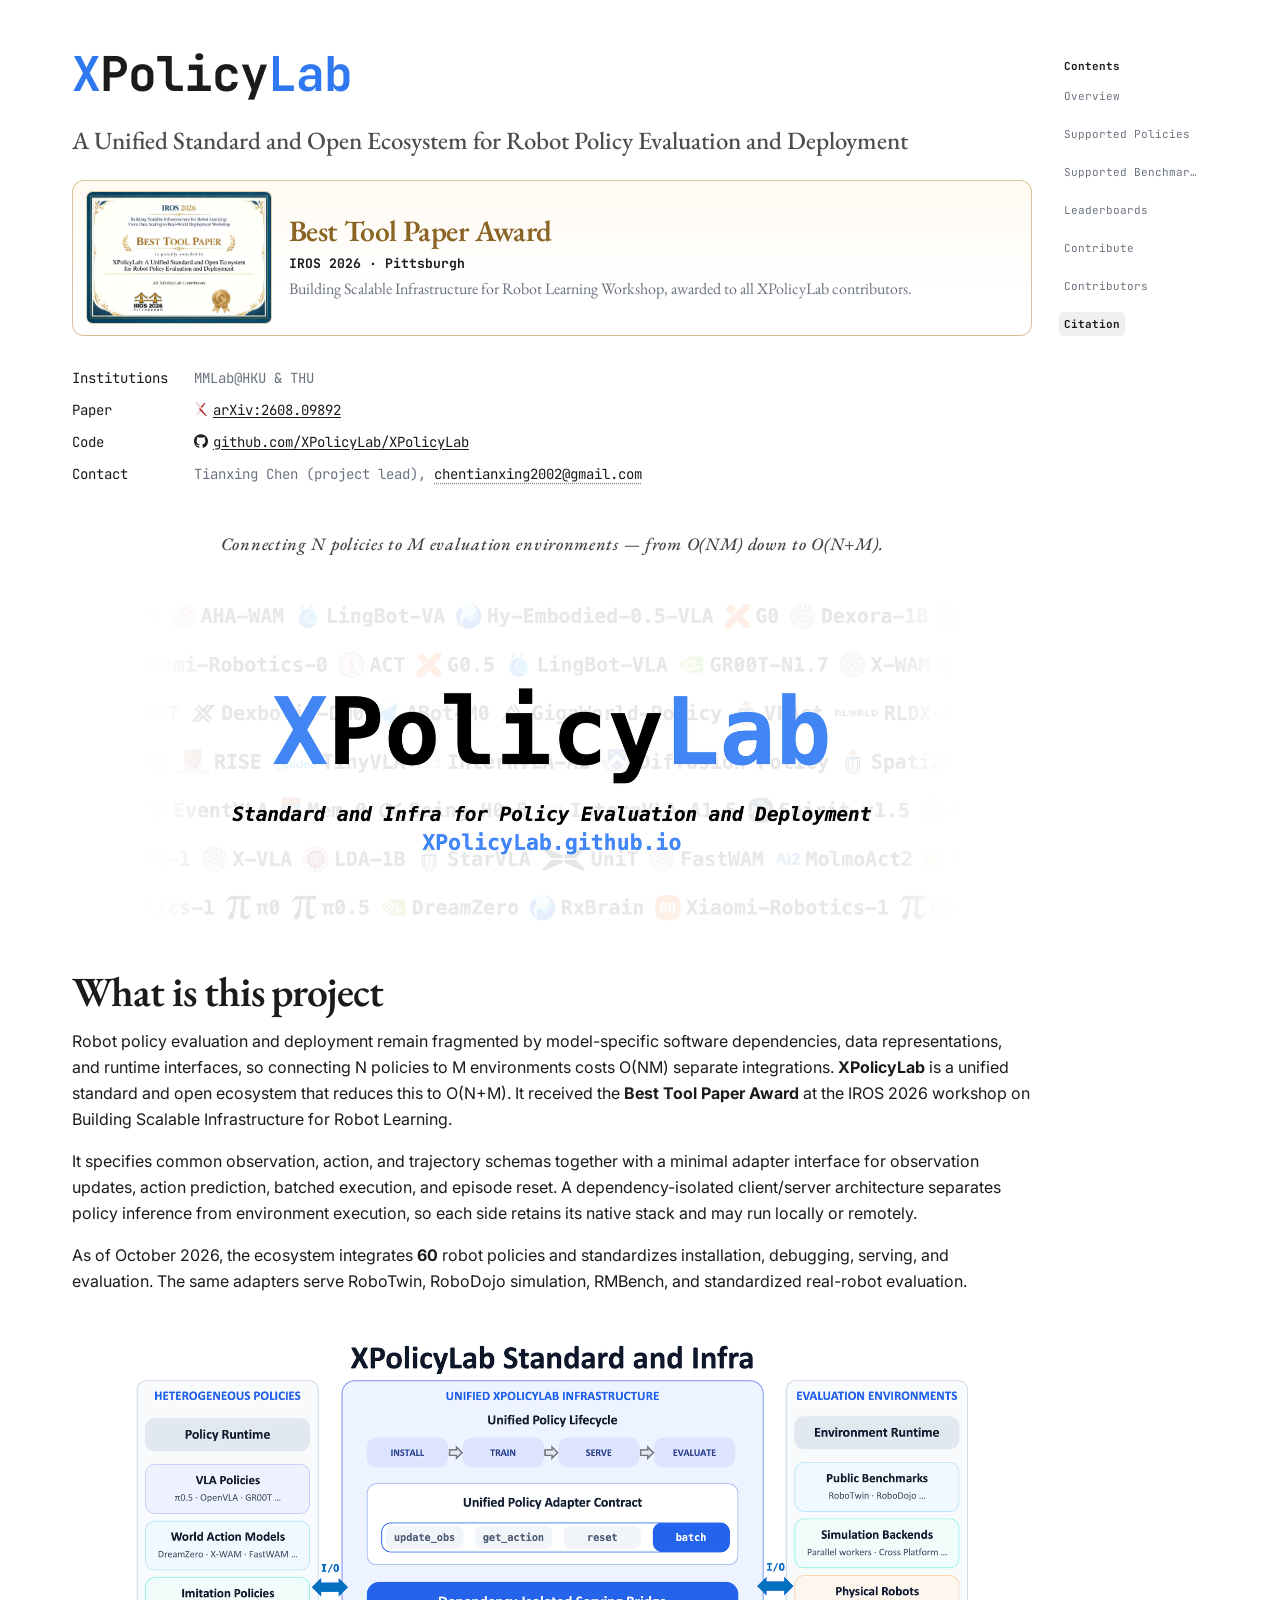
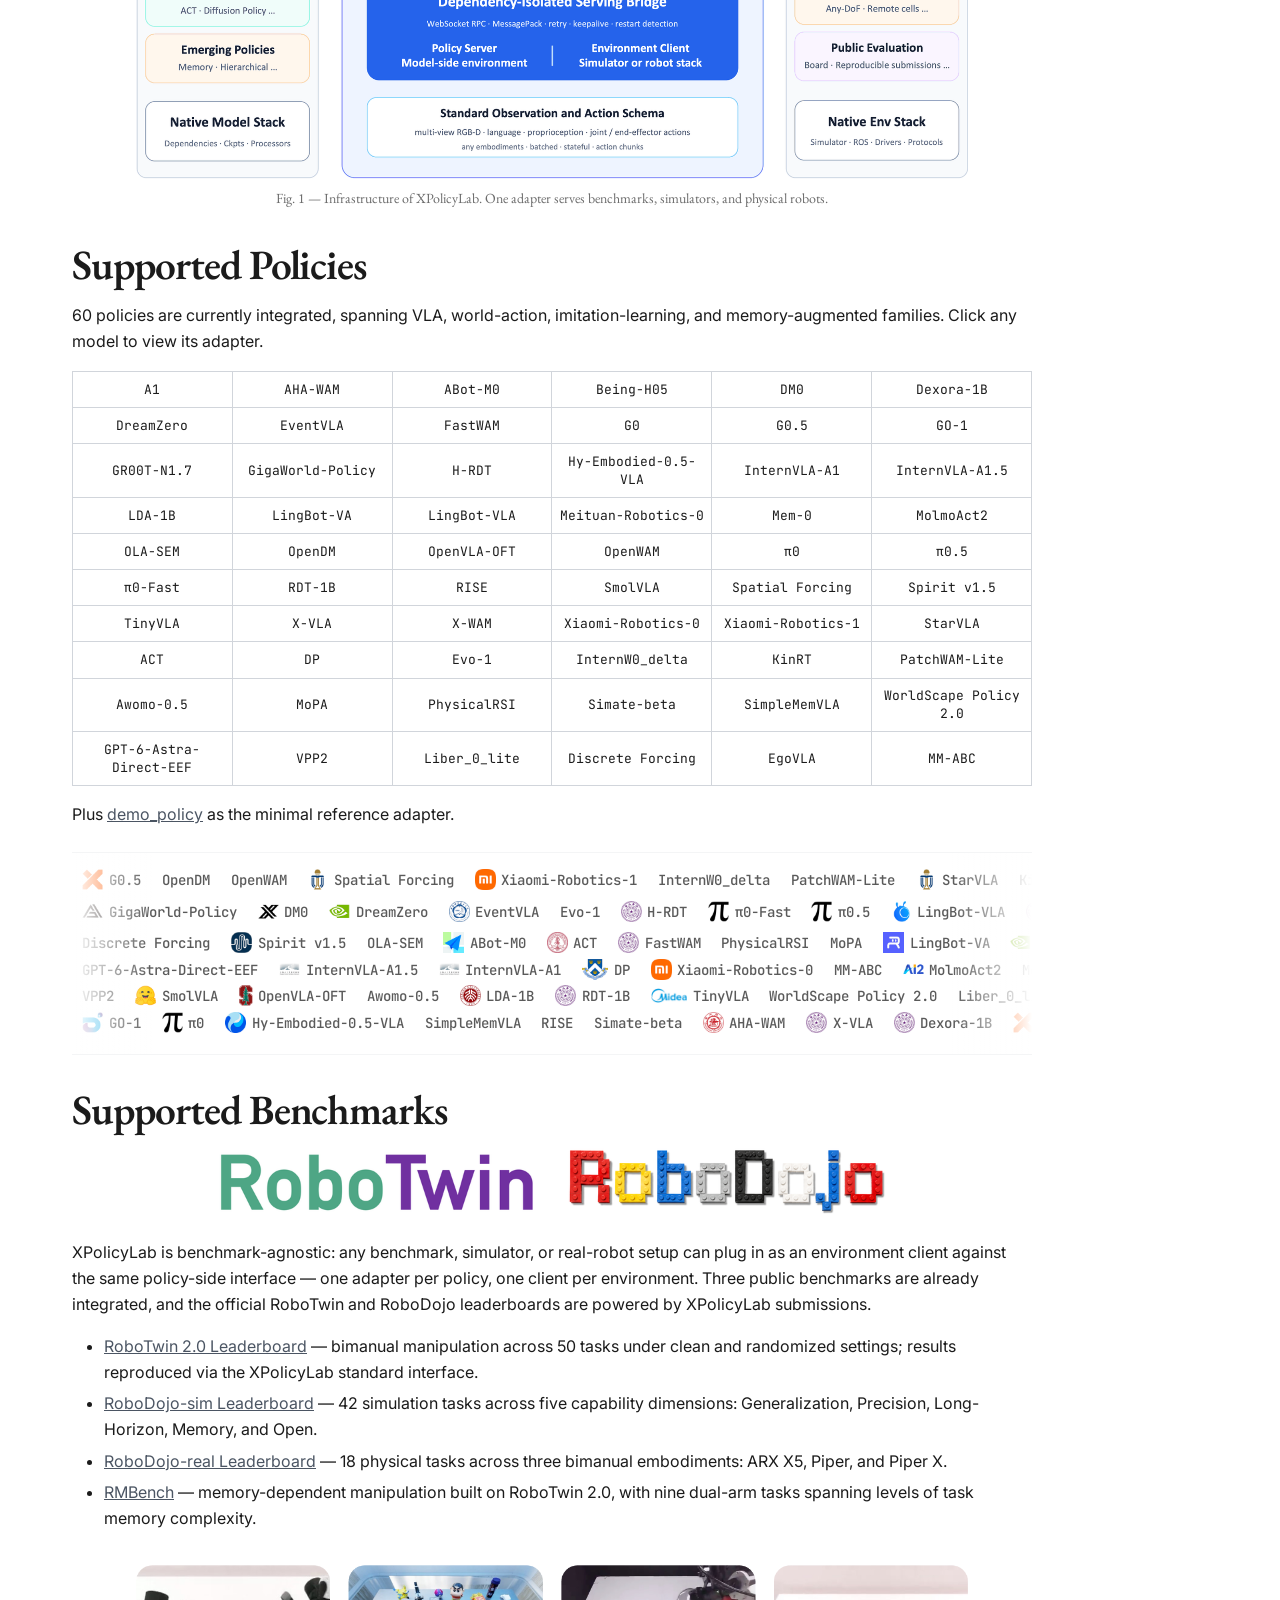
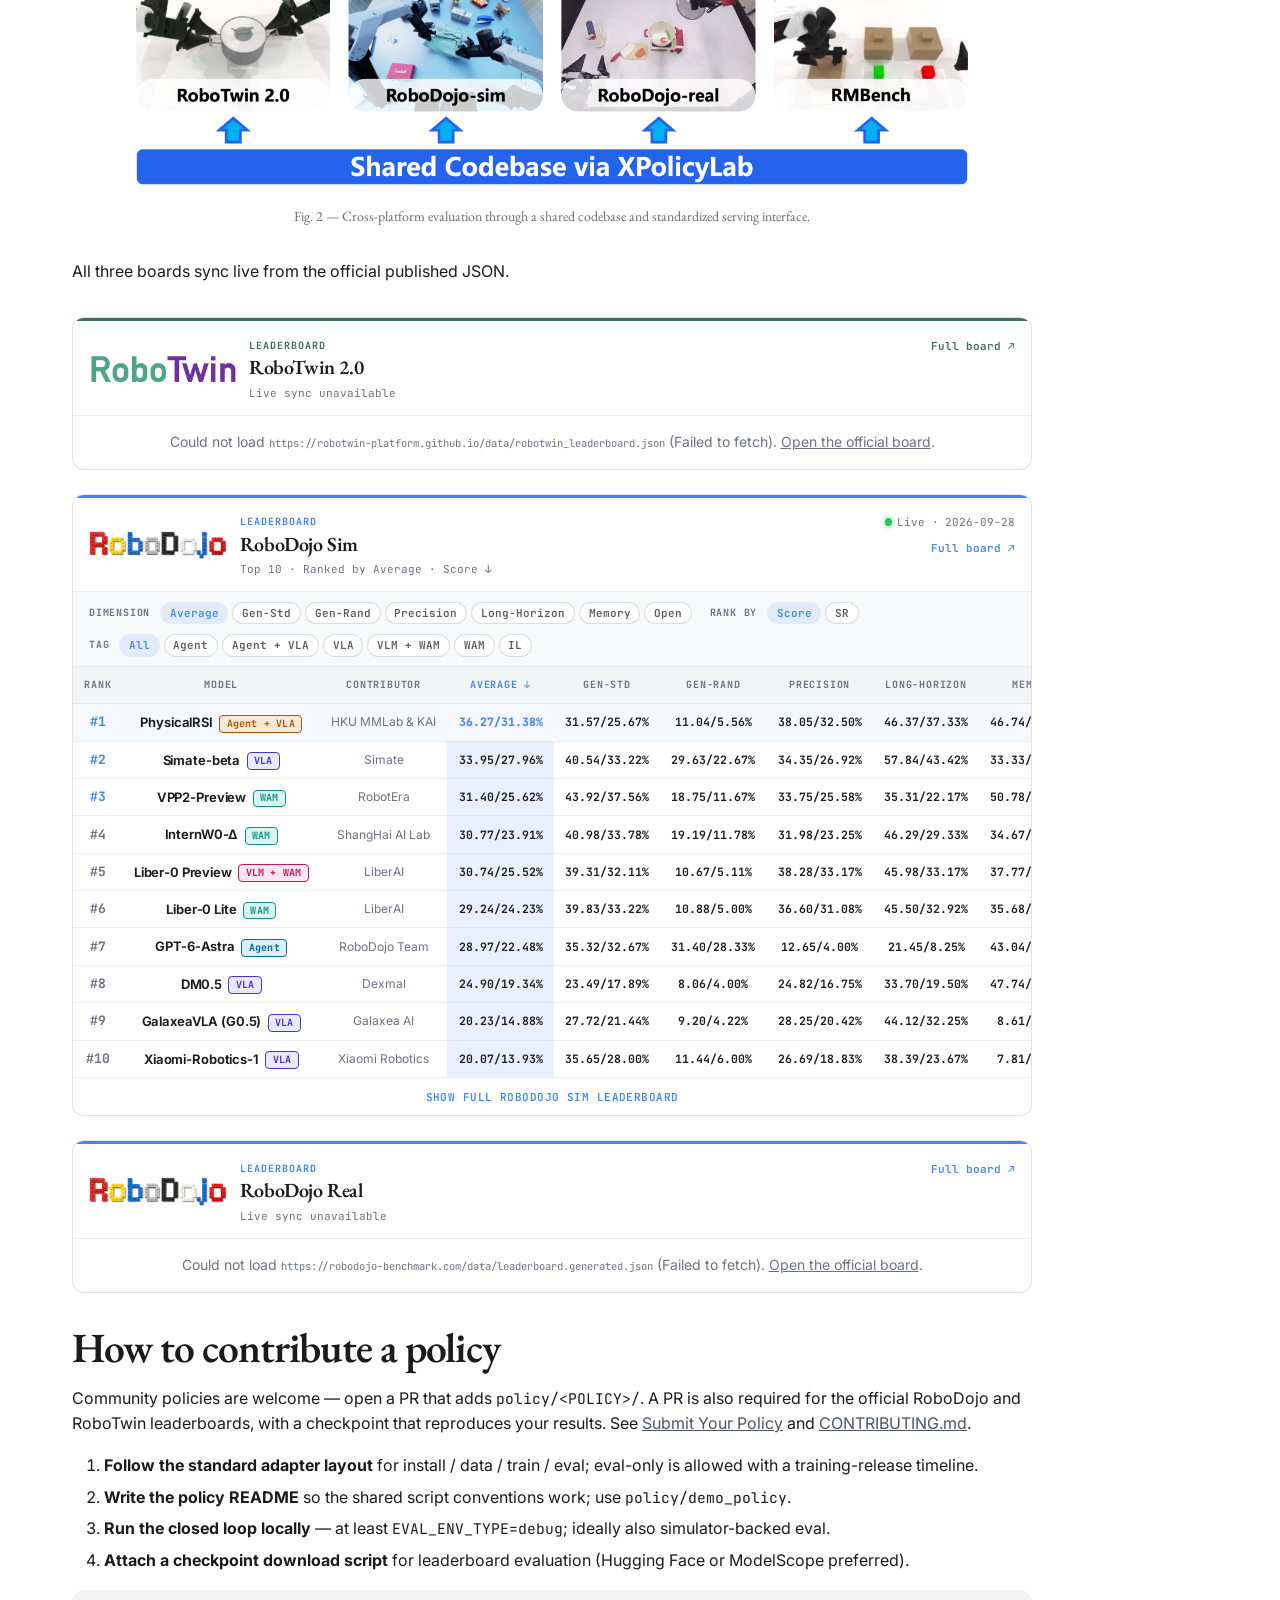
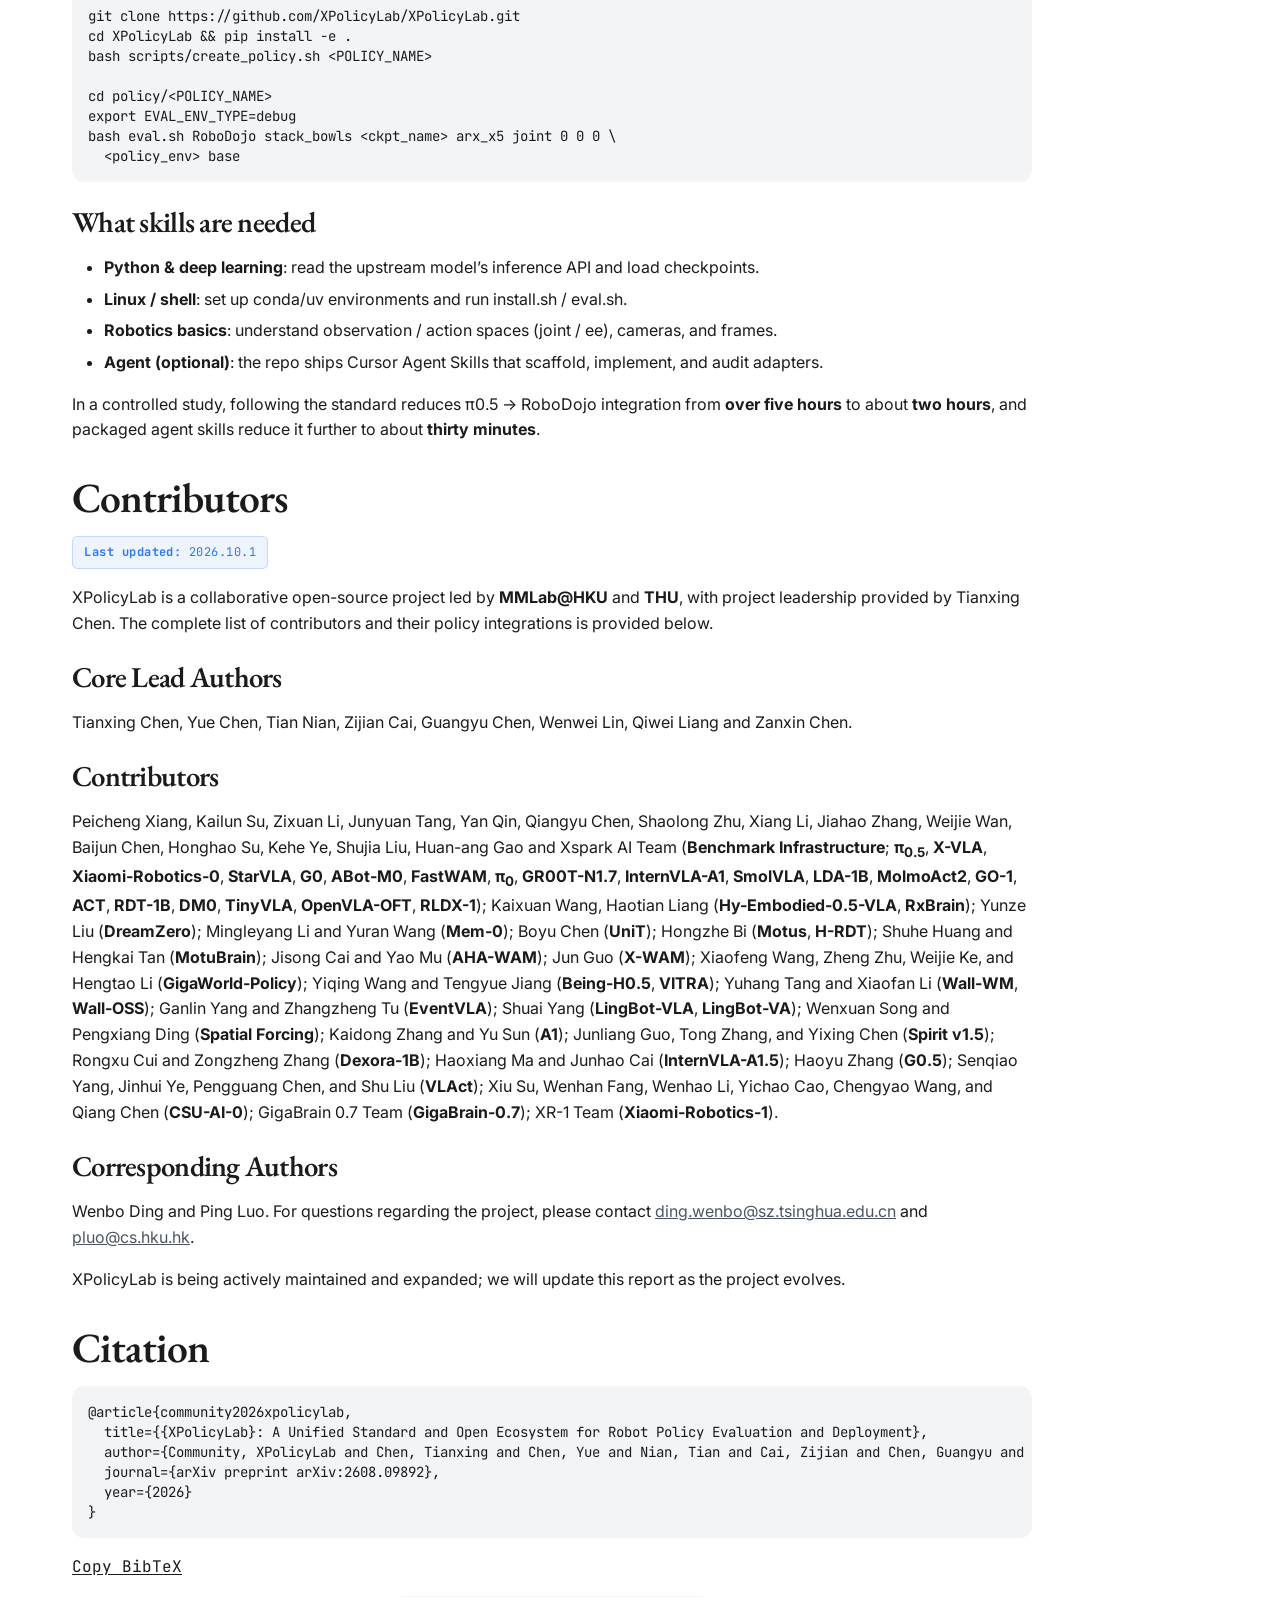
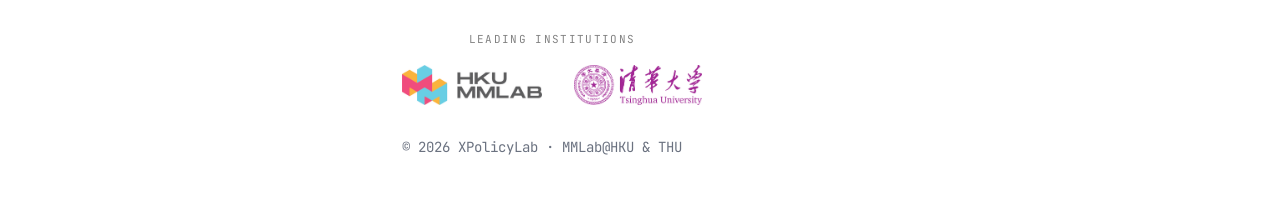
==== index.html @ 92fc24b0 "Sync policy list from XPolicyLab" ====
<!DOCTYPE html>
<html lang="en">
<head>
  <meta charset="UTF-8">
  <meta name="viewport" content="width=device-width, initial-scale=1.0">
  <title>XPolicyLab: A Unified Standard and Open Ecosystem for Robot Policy Evaluation and Deployment</title>
  <meta name="description" content="XPolicyLab is a unified standard and open ecosystem for robot policy evaluation and deployment, connecting policies to RoboTwin and RoboDojo through one adapter interface.">
  <meta name="robots" content="index, follow">
  <link rel="canonical" href="https://xpolicylab.github.io/">
  <meta property="og:title" content="XPolicyLab">
  <meta property="og:description" content="A unified standard and open ecosystem for robot policy evaluation and deployment.">
  <meta property="og:type" content="website">
  <meta property="og:url" content="https://xpolicylab.github.io/">
  <meta property="og:image" content="assets/teaser.png">
  <meta name="twitter:card" content="summary_large_image">
  <link rel="icon" href="assets/favicon.png" type="image/png">
  <link rel="preconnect" href="https://fonts.googleapis.com">
  <link rel="preconnect" href="https://fonts.gstatic.com" crossorigin>
  <link rel="preconnect" href="https://robotwin-platform.github.io">
  <link rel="alternate" type="application/json" href="https://robotwin-platform.github.io/data/index.json" title="Leaderboard data index">
  <link href="https://fonts.googleapis.com/css2?family=EB+Garamond:wght@400;500;600;700&family=Inter:wght@400;600;700&family=JetBrains+Mono:wght@400;600;700&display=swap" rel="stylesheet">
  <link rel="stylesheet" href="css/styles.css?v=50">
  <link rel="stylesheet" href="css/leaderboard.css?v=53">
</head>
<body>
  <div class="page">
    <div class="layout" id="top">
      <article>
        <h1 class="article-title"><span class="t-blue">X</span><span class="t-black">Policy</span><span class="t-blue">Lab</span></h1>
        <p class="article-subtitle">
          A Unified Standard and Open Ecosystem for Robot Policy Evaluation and Deployment
        </p>

        <a class="award-callout" href="assets/award/2026-iros-best-tool.jpg" target="_blank" rel="noopener noreferrer">
          <img src="assets/award/2026-iros-best-tool.jpg" alt="IROS 2026 Best Tool Paper certificate awarded to XPolicyLab" width="1024" height="731">
          <span class="award-callout-copy">
            <span class="award-callout-kicker">Best Tool Paper Award</span>
            <span class="award-callout-title">IROS 2026 · Pittsburgh</span>
            <span class="award-callout-detail">Building Scalable Infrastructure for Robot Learning Workshop, awarded to all XPolicyLab contributors.</span>
          </span>
        </a>

        <div class="meta-bar">
          <div class="meta-row">
            <span class="meta-label">Institutions</span>
            <span class="meta-value">MMLab@HKU &amp; THU</span>
          </div>
          <div class="meta-row">
            <span class="meta-label">Paper</span>
            <span class="meta-value">
              <a class="paper-link" href="https://arxiv.org/abs/2608.09892" target="_blank" rel="noopener noreferrer"><img class="meta-icon" src="assets/arxiv.svg" alt="arXiv">arXiv:2608.09892</a>
            </span>
          </div>
          <div class="meta-row">
            <span class="meta-label">Code</span>
            <span class="meta-value">
              <a href="https://github.com/XPolicyLab/XPolicyLab" target="_blank" rel="noopener noreferrer"><img class="meta-icon" src="assets/github.svg" alt="GitHub">github.com/XPolicyLab/XPolicyLab</a>
            </span>
          </div>
          <div class="meta-row">
            <span class="meta-label">Contact</span>
            <span class="meta-value">
              Tianxing Chen (project lead),
              <a href="mailto:chentianxing2002@gmail.com">chentianxing2002@gmail.com</a>
            </span>
          </div>
        </div>

        <p class="lead">
          Connecting N policies to M evaluation environments — from O(NM) down to O(N+M).
        </p>

        <figure class="figure">
          <img src="assets/teaser.png" alt="XPolicyLab overview" width="1600" height="670" loading="eager">
        </figure>

        <div class="prose">
          <h2 id="overview">What is this project</h2>
          <p>
            Robot policy evaluation and deployment remain fragmented by model-specific software
            dependencies, data representations, and runtime interfaces, so connecting N policies to
            M environments costs O(NM) separate integrations.
            <strong>XPolicyLab</strong> is a unified standard and open ecosystem that reduces this to O(N+M).
            It received the <strong>Best Tool Paper Award</strong> at the IROS 2026 workshop on Building Scalable Infrastructure for Robot Learning.
          </p>
          <p>
            It specifies common observation, action, and trajectory schemas together with a minimal
            adapter interface for observation updates, action prediction, batched execution, and episode reset.
            A dependency-isolated client/server architecture separates policy inference from environment
            execution, so each side retains its native stack and may run locally or remotely.
          </p>
          <p>
            As of October 2026, the ecosystem integrates <strong>60</strong> robot policies and standardizes
            installation, debugging, serving, and evaluation. The same adapters serve RoboTwin,
            RoboDojo simulation, RMBench, and standardized real-robot evaluation.
          </p>

          <figure class="figure">
            <img src="assets/method.png" alt="XPolicyLab infrastructure" width="1600" height="871" loading="lazy">
            <figcaption>Fig. 1 — Infrastructure of XPolicyLab. One adapter serves benchmarks, simulators, and physical robots.</figcaption>
          </figure>

          <h2 id="policies">Supported Policies</h2>
          <p>
            60 policies are currently integrated, spanning VLA, world-action, imitation-learning,
            and memory-augmented families. Click any model to view its adapter.
          </p>
          <div class="policy-table-wrap">
            <table class="policy-table">
              <tbody>
                <!-- BEGIN POLICY TABLE (generated by scripts/sync_policies.py) -->
                <tr>
                  <td><a href="https://github.com/XPolicyLab/XPolicyLab/tree/main/policy/A1" target="_blank" rel="noopener noreferrer">A1</a></td>
                  <td><a href="https://github.com/XPolicyLab/XPolicyLab/tree/main/policy/AHA_WAM" target="_blank" rel="noopener noreferrer">AHA-WAM</a></td>
                  <td><a href="https://github.com/XPolicyLab/XPolicyLab/tree/main/policy/Abot_M0" target="_blank" rel="noopener noreferrer">ABot-M0</a></td>
                  <td><a href="https://github.com/XPolicyLab/XPolicyLab/tree/main/policy/Being_H05" target="_blank" rel="noopener noreferrer">Being-H05</a></td>
                  <td><a href="https://github.com/XPolicyLab/XPolicyLab/tree/main/policy/Dexbotic_DM0" target="_blank" rel="noopener noreferrer">DM0</a></td>
                  <td><a href="https://github.com/XPolicyLab/XPolicyLab/tree/main/policy/Dexora_1B" target="_blank" rel="noopener noreferrer">Dexora-1B</a></td>
                </tr>
                <tr>
                  <td><a href="https://github.com/XPolicyLab/XPolicyLab/tree/main/policy/DreamZero" target="_blank" rel="noopener noreferrer">DreamZero</a></td>
                  <td><a href="https://github.com/XPolicyLab/XPolicyLab/tree/main/policy/EventVLA" target="_blank" rel="noopener noreferrer">EventVLA</a></td>
                  <td><a href="https://github.com/XPolicyLab/XPolicyLab/tree/main/policy/FastWAM" target="_blank" rel="noopener noreferrer">FastWAM</a></td>
                  <td><a href="https://github.com/XPolicyLab/XPolicyLab/tree/main/policy/GalaxeaVLA" target="_blank" rel="noopener noreferrer">G0</a></td>
                  <td><a href="https://github.com/XPolicyLab/XPolicyLab/tree/main/policy/G05" target="_blank" rel="noopener noreferrer">G0.5</a></td>
                  <td><a href="https://github.com/XPolicyLab/XPolicyLab/tree/main/policy/GO1" target="_blank" rel="noopener noreferrer">GO-1</a></td>
                </tr>
                <tr>
                  <td><a href="https://github.com/XPolicyLab/XPolicyLab/tree/main/policy/GR00T_N17" target="_blank" rel="noopener noreferrer">GR00T-N1.7</a></td>
                  <td><a href="https://github.com/XPolicyLab/XPolicyLab/tree/main/policy/GigaWorldPolicy" target="_blank" rel="noopener noreferrer">GigaWorld-Policy</a></td>
                  <td><a href="https://github.com/XPolicyLab/XPolicyLab/tree/main/policy/H_RDT" target="_blank" rel="noopener noreferrer">H-RDT</a></td>
                  <td><a href="https://github.com/XPolicyLab/XPolicyLab/tree/main/policy/Hy_Embodied_05_VLA" target="_blank" rel="noopener noreferrer">Hy-Embodied-0.5-VLA</a></td>
                  <td><a href="https://github.com/XPolicyLab/XPolicyLab/tree/main/policy/InternVLA_A1" target="_blank" rel="noopener noreferrer">InternVLA-A1</a></td>
                  <td><a href="https://github.com/XPolicyLab/XPolicyLab/tree/main/policy/InternVLA_A1_5" target="_blank" rel="noopener noreferrer">InternVLA-A1.5</a></td>
                </tr>
                <tr>
                  <td><a href="https://github.com/XPolicyLab/XPolicyLab/tree/main/policy/LDA_1B" target="_blank" rel="noopener noreferrer">LDA-1B</a></td>
                  <td><a href="https://github.com/XPolicyLab/XPolicyLab/tree/main/policy/LingBot_VA" target="_blank" rel="noopener noreferrer">LingBot-VA</a></td>
                  <td><a href="https://github.com/XPolicyLab/XPolicyLab/tree/main/policy/LingBot_VLA" target="_blank" rel="noopener noreferrer">LingBot-VLA</a></td>
                  <td><a href="https://github.com/XPolicyLab/XPolicyLab/tree/main/policy/Meituan_Robotics_0" target="_blank" rel="noopener noreferrer">Meituan-Robotics-0</a></td>
                  <td><a href="https://github.com/XPolicyLab/XPolicyLab/tree/main/policy/Mem_0" target="_blank" rel="noopener noreferrer">Mem-0</a></td>
                  <td><a href="https://github.com/XPolicyLab/XPolicyLab/tree/main/policy/MolmoAct2" target="_blank" rel="noopener noreferrer">MolmoAct2</a></td>
                </tr>
                <tr>
                  <td><a href="https://github.com/XPolicyLab/XPolicyLab/tree/main/policy/OLA_SEM" target="_blank" rel="noopener noreferrer">OLA-SEM</a></td>
                  <td><a href="https://github.com/XPolicyLab/XPolicyLab/tree/main/policy/OpenDM" target="_blank" rel="noopener noreferrer">OpenDM</a></td>
                  <td><a href="https://github.com/XPolicyLab/XPolicyLab/tree/main/policy/OpenVLA_OFT" target="_blank" rel="noopener noreferrer">OpenVLA-OFT</a></td>
                  <td><a href="https://github.com/XPolicyLab/XPolicyLab/tree/main/policy/OpenWAM" target="_blank" rel="noopener noreferrer">OpenWAM</a></td>
                  <td><a href="https://github.com/XPolicyLab/XPolicyLab/tree/main/policy/Pi_0" target="_blank" rel="noopener noreferrer">π0</a></td>
                  <td><a href="https://github.com/XPolicyLab/XPolicyLab/tree/main/policy/Pi_05" target="_blank" rel="noopener noreferrer">π0.5</a></td>
                </tr>
                <tr>
                  <td><a href="https://github.com/XPolicyLab/XPolicyLab/tree/main/policy/Pi_0_Fast" target="_blank" rel="noopener noreferrer">π0-Fast</a></td>
                  <td><a href="https://github.com/XPolicyLab/XPolicyLab/tree/main/policy/RDT_1B" target="_blank" rel="noopener noreferrer">RDT-1B</a></td>
                  <td><a href="https://github.com/XPolicyLab/XPolicyLab/tree/main/policy/RISE" target="_blank" rel="noopener noreferrer">RISE</a></td>
                  <td><a href="https://github.com/XPolicyLab/XPolicyLab/tree/main/policy/SmolVLA" target="_blank" rel="noopener noreferrer">SmolVLA</a></td>
                  <td><a href="https://github.com/XPolicyLab/XPolicyLab/tree/main/policy/Spatial_Forcing" target="_blank" rel="noopener noreferrer">Spatial Forcing</a></td>
                  <td><a href="https://github.com/XPolicyLab/XPolicyLab/tree/main/policy/Spirit_v15" target="_blank" rel="noopener noreferrer">Spirit v1.5</a></td>
                </tr>
                <tr>
                  <td><a href="https://github.com/XPolicyLab/XPolicyLab/tree/main/policy/TinyVLA" target="_blank" rel="noopener noreferrer">TinyVLA</a></td>
                  <td><a href="https://github.com/XPolicyLab/XPolicyLab/tree/main/policy/X_VLA" target="_blank" rel="noopener noreferrer">X-VLA</a></td>
                  <td><a href="https://github.com/XPolicyLab/XPolicyLab/tree/main/policy/X_WAM" target="_blank" rel="noopener noreferrer">X-WAM</a></td>
                  <td><a href="https://github.com/XPolicyLab/XPolicyLab/tree/main/policy/Xiaomi_Robotics_0" target="_blank" rel="noopener noreferrer">Xiaomi-Robotics-0</a></td>
                  <td><a href="https://github.com/XPolicyLab/XPolicyLab/tree/main/policy/Xiaomi_Robotics_1" target="_blank" rel="noopener noreferrer">Xiaomi-Robotics-1</a></td>
                  <td><a href="https://github.com/XPolicyLab/XPolicyLab/tree/main/policy/StarVLA" target="_blank" rel="noopener noreferrer">StarVLA</a></td>
                </tr>
                <tr>
                  <td><a href="https://github.com/XPolicyLab/XPolicyLab/tree/main/policy/ACT" target="_blank" rel="noopener noreferrer">ACT</a></td>
                  <td><a href="https://github.com/XPolicyLab/XPolicyLab/tree/main/policy/DP" target="_blank" rel="noopener noreferrer">DP</a></td>
                  <td><a href="https://github.com/XPolicyLab/XPolicyLab/tree/main/policy/Evo_1" target="_blank" rel="noopener noreferrer">Evo-1</a></td>
                  <td><a href="https://github.com/XPolicyLab/XPolicyLab/tree/main/policy/InternW0_delta" target="_blank" rel="noopener noreferrer">InternW0_delta</a></td>
                  <td><a href="https://github.com/XPolicyLab/XPolicyLab/tree/main/policy/KinRT" target="_blank" rel="noopener noreferrer">KinRT</a></td>
                  <td><a href="https://github.com/XPolicyLab/XPolicyLab/tree/main/policy/PatchWAM" target="_blank" rel="noopener noreferrer">PatchWAM-Lite</a></td>
                </tr>
                <tr>
                  <td><a href="https://github.com/XPolicyLab/XPolicyLab/tree/main/policy/Awomo05" target="_blank" rel="noopener noreferrer">Awomo-0.5</a></td>
                  <td><a href="https://github.com/XPolicyLab/XPolicyLab/tree/main/policy/MoPA" target="_blank" rel="noopener noreferrer">MoPA</a></td>
                  <td><a href="https://github.com/XPolicyLab/XPolicyLab/tree/main/policy/physicalRSI" target="_blank" rel="noopener noreferrer">PhysicalRSI</a></td>
                  <td><a href="https://github.com/XPolicyLab/XPolicyLab/tree/main/policy/Simate_beta" target="_blank" rel="noopener noreferrer">Simate-beta</a></td>
                  <td><a href="https://github.com/XPolicyLab/XPolicyLab/tree/main/policy/SimpleMemVLA" target="_blank" rel="noopener noreferrer">SimpleMemVLA</a></td>
                  <td><a href="https://github.com/XPolicyLab/XPolicyLab/tree/main/policy/WorldScape_Policy_2" target="_blank" rel="noopener noreferrer">WorldScape Policy 2.0</a></td>
                </tr>
                <tr>
                  <td><a href="https://github.com/XPolicyLab/XPolicyLab/tree/main/policy/GPT_6_Astra_Direct_EEF" target="_blank" rel="noopener noreferrer">GPT-6-Astra-Direct-EEF</a></td>
                  <td><a href="https://github.com/XPolicyLab/XPolicyLab/tree/main/policy/VPP2" target="_blank" rel="noopener noreferrer">VPP2</a></td>
                  <td><a href="https://github.com/XPolicyLab/XPolicyLab/tree/main/policy/Liber_0_lite" target="_blank" rel="noopener noreferrer">Liber_0_lite</a></td>
                  <td><a href="https://github.com/XPolicyLab/XPolicyLab/tree/main/policy/Discrete_Forcing" target="_blank" rel="noopener noreferrer">Discrete Forcing</a></td>
                  <td><a href="https://github.com/XPolicyLab/XPolicyLab/tree/main/policy/EgoVLA" target="_blank" rel="noopener noreferrer">EgoVLA</a></td>
                  <td><a href="https://github.com/XPolicyLab/XPolicyLab/tree/main/policy/MM_ABC" target="_blank" rel="noopener noreferrer">MM-ABC</a></td>
                </tr>
                <!-- END POLICY TABLE -->
              </tbody>
            </table>
          </div>
          <p>
            Plus
            <a href="https://github.com/XPolicyLab/XPolicyLab/tree/main/policy/demo_policy" target="_blank" rel="noopener noreferrer">demo_policy</a>
            as the minimal reference adapter.
          </p>
        </div>

        <div class="policy-marquee" aria-label="Supported policies">
          <div class="marquee-fade marquee-fade-left"></div>
          <div class="marquee-fade marquee-fade-right"></div>
          <div class="marquee-stage" id="marquee-stage"></div>
        </div>

        <div class="prose">
          <h2 id="benchmarks">Supported Benchmarks</h2>
          <div class="bench-logos">
            <a href="https://robotwin-platform.github.io/leaderboard" target="_blank" rel="noopener noreferrer">
              <img src="assets/robotwin.png" alt="RoboTwin 2.0">
            </a>
            <a href="https://robodojo-benchmark.com/leaderboard" target="_blank" rel="noopener noreferrer">
              <img src="assets/robodojo.png" alt="RoboDojo">
            </a>
          </div>
          <p>
            XPolicyLab is benchmark-agnostic: any benchmark, simulator, or real-robot setup can plug in
            as an environment client against the same policy-side interface — one adapter per policy,
            one client per environment. Three public benchmarks are already integrated, and the official
            RoboTwin and RoboDojo leaderboards are powered by XPolicyLab submissions.
          </p>
          <ul>
            <li>
              <a href="https://robotwin-platform.github.io/leaderboard" target="_blank" rel="noopener noreferrer">RoboTwin 2.0 Leaderboard</a>
              — bimanual manipulation across 50 tasks under clean and randomized settings; results reproduced via the XPolicyLab standard interface.
            </li>
            <li>
              <a href="https://robodojo-benchmark.com/leaderboard" target="_blank" rel="noopener noreferrer">RoboDojo-sim Leaderboard</a>
              — 42 simulation tasks across five capability dimensions: Generalization, Precision, Long-Horizon, Memory, and Open.
            </li>
            <li>
              <a href="https://robodojo-benchmark.com/leaderboard" target="_blank" rel="noopener noreferrer">RoboDojo-real Leaderboard</a>
              — 18 physical tasks across three bimanual embodiments: ARX X5, Piper, and Piper X.
            </li>
            <li>
              <a href="https://rmbench.github.io/" target="_blank" rel="noopener noreferrer">RMBench</a>
              — memory-dependent manipulation built on RoboTwin 2.0, with nine dual-arm tasks spanning levels of task memory complexity.
            </li>
          </ul>
          <figure class="figure">
            <img src="assets/case.png" alt="Cross-platform evaluation via XPolicyLab across RoboTwin, RoboDojo, and RMBench" width="1024" height="286" loading="lazy">
            <figcaption>Fig. 2 — Cross-platform evaluation through a shared codebase and standardized serving interface.</figcaption>
          </figure>
          <p>
            All three boards sync live from the official published JSON.
          </p>
        </div>

        <div class="lb-stack" id="leaderboards" aria-label="Live leaderboard previews">
          <div data-xpl-lb="robotwin" data-top="10" data-refresh="300"></div>
          <div data-xpl-lb="robodojo" data-top="10" data-refresh="300"></div>
          <div data-xpl-lb="robodojo-real" data-top="10" data-refresh="300"></div>
        </div>

        <div class="prose">
          <h2 id="submit">How to contribute a policy</h2>
          <p>
            Community policies are welcome — open a PR that adds <code>policy/&lt;POLICY&gt;/</code>.
            A PR is also required for the official RoboDojo and RoboTwin leaderboards, with a checkpoint
            that reproduces your results. See
            <a href="https://github.com/XPolicyLab/XPolicyLab#-submit-your-policy" target="_blank" rel="noopener noreferrer">Submit Your Policy</a>
            and
            <a href="https://github.com/XPolicyLab/XPolicyLab/blob/main/CONTRIBUTING.md" target="_blank" rel="noopener noreferrer">CONTRIBUTING.md</a>.
          </p>
          <ol>
            <li><strong>Follow the standard adapter layout</strong> for install / data / train / eval; eval-only is allowed with a training-release timeline.</li>
            <li><strong>Write the policy README</strong> so the shared script conventions work; use <code>policy/demo_policy</code>.</li>
            <li><strong>Run the closed loop locally</strong> — at least <code>EVAL_ENV_TYPE=debug</code>; ideally also simulator-backed eval.</li>
            <li><strong>Attach a checkpoint download script</strong> for leaderboard evaluation (Hugging Face or ModelScope preferred).</li>
          </ol>
<pre><code>git clone https://github.com/XPolicyLab/XPolicyLab.git
cd XPolicyLab && pip install -e .
bash scripts/create_policy.sh &lt;POLICY_NAME&gt;

cd policy/&lt;POLICY_NAME&gt;
export EVAL_ENV_TYPE=debug
bash eval.sh RoboDojo stack_bowls &lt;ckpt_name&gt; arx_x5 joint 0 0 0 \
  &lt;policy_env&gt; base</code></pre>

          <h3>What skills are needed</h3>
          <ul>
            <li><strong>Python &amp; deep learning</strong>: read the upstream model’s inference API and load checkpoints.</li>
            <li><strong>Linux / shell</strong>: set up conda/uv environments and run install.sh / eval.sh.</li>
            <li><strong>Robotics basics</strong>: understand observation / action spaces (joint / ee), cameras, and frames.</li>
            <li><strong>Agent (optional)</strong>: the repo ships Cursor Agent Skills that scaffold, implement, and audit adapters.</li>
          </ul>
          <p>
            In a controlled study, following the standard reduces π0.5 → RoboDojo integration from
            <strong>over five hours</strong> to about <strong>two hours</strong>, and packaged agent skills
            reduce it further to about <strong>thirty minutes</strong>.
          </p>

          <h2 id="contributors">Contributors</h2>
          <p class="update-badge"><strong>Last updated:</strong> 2026.10.1</p>
          <p>
            XPolicyLab is a collaborative open-source project led by
            <strong>MMLab@HKU</strong> and <strong>THU</strong>, with project leadership provided by Tianxing Chen.
            The complete list of contributors and their policy integrations is provided below.
          </p>

          <h3>Core Lead Authors</h3>
          <p>
            Tianxing Chen, Yue Chen, Tian Nian, Zijian Cai, Guangyu Chen,
            Wenwei Lin, Qiwei Liang and Zanxin Chen.
          </p>

          <h3>Contributors</h3>
          <p>
            Peicheng Xiang, Kailun Su, Zixuan Li, Junyuan Tang, Yan Qin,
            Qiangyu Chen, Shaolong Zhu, Xiang Li, Jiahao Zhang, Weijie Wan,
            Baijun Chen, Honghao Su, Kehe Ye, Shujia Liu, Huan-ang Gao and Xspark AI Team
            (<strong>Benchmark Infrastructure</strong>;
            <strong>π<sub>0.5</sub></strong>,
            <strong>X-VLA</strong>,
            <strong>Xiaomi-Robotics-0</strong>,
            <strong>StarVLA</strong>,
            <strong>G0</strong>,
            <strong>ABot-M0</strong>,
            <strong>FastWAM</strong>,
            <strong>π<sub>0</sub></strong>,
            <strong>GR00T-N1.7</strong>,
            <strong>InternVLA-A1</strong>,
            <strong>SmolVLA</strong>,
            <strong>LDA-1B</strong>,
            <strong>MolmoAct2</strong>,
            <strong>GO-1</strong>,
            <strong>ACT</strong>,
            <strong>RDT-1B</strong>,
            <strong>DM0</strong>,
            <strong>TinyVLA</strong>,
            <strong>OpenVLA-OFT</strong>,
            <strong>RLDX-1</strong>);
            Kaixuan Wang, Haotian Liang (<strong>Hy-Embodied-0.5-VLA</strong>, <strong>RxBrain</strong>);
            Yunze Liu (<strong>DreamZero</strong>);
            Mingleyang Li and Yuran Wang (<strong>Mem-0</strong>);
            Boyu Chen (<strong>UniT</strong>);
            Hongzhe Bi (<strong>Motus</strong>, <strong>H-RDT</strong>);
            Shuhe Huang and Hengkai Tan (<strong>MotuBrain</strong>);
            Jisong Cai and Yao Mu (<strong>AHA-WAM</strong>);
            Jun Guo (<strong>X-WAM</strong>);
            Xiaofeng Wang, Zheng Zhu, Weijie Ke, and Hengtao Li
            (<strong>GigaWorld-Policy</strong>);
            Yiqing Wang and Tengyue Jiang (<strong>Being-H0.5</strong>, <strong>VITRA</strong>);
            Yuhang Tang and Xiaofan Li (<strong>Wall-WM</strong>, <strong>Wall-OSS</strong>);
            Ganlin Yang and Zhangzheng Tu (<strong>EventVLA</strong>);
            Shuai Yang (<strong>LingBot-VLA</strong>, <strong>LingBot-VA</strong>);
            Wenxuan Song and Pengxiang Ding (<strong>Spatial Forcing</strong>);
            Kaidong Zhang and Yu Sun (<strong>A1</strong>);
            Junliang Guo, Tong Zhang, and Yixing Chen (<strong>Spirit v1.5</strong>);
            Rongxu Cui and Zongzheng Zhang (<strong>Dexora-1B</strong>);
            Haoxiang Ma and Junhao Cai (<strong>InternVLA-A1.5</strong>);
            Haoyu Zhang (<strong>G0.5</strong>);
            Senqiao Yang, Jinhui Ye, Pengguang Chen, and Shu Liu (<strong>VLAct</strong>);
            Xiu Su, Wenhan Fang, Wenhao Li, Yichao Cao, Chengyao Wang, and Qiang Chen (<strong>CSU-AI-0</strong>);
            GigaBrain 0.7 Team (<strong>GigaBrain-0.7</strong>);
            XR-1 Team (<strong>Xiaomi-Robotics-1</strong>).
          </p>

          <h3>Corresponding Authors</h3>
          <p>
            Wenbo Ding and Ping Luo.
            For questions regarding the project, please contact
            <a href="mailto:ding.wenbo@sz.tsinghua.edu.cn">ding.wenbo@sz.tsinghua.edu.cn</a>
            and
            <a href="mailto:pluo@cs.hku.hk">pluo@cs.hku.hk</a>.
          </p>
          <p>
            XPolicyLab is being actively maintained and expanded; we will update this report as the project evolves.
          </p>

          <h2 id="citation">Citation</h2>
<pre id="citation-bibtex"><code>@article{community2026xpolicylab,
  title={{XPolicyLab}: A Unified Standard and Open Ecosystem for Robot Policy Evaluation and Deployment},
  author={Community, XPolicyLab and Chen, Tianxing and Chen, Yue and Nian, Tian and Cai, Zijian and Chen, Guangyu and Lin, Wenwei and Liang, Qiwei and Xiang, Peicheng and Su, Kailun and others},
  journal={arXiv preprint arXiv:2608.09892},
  year={2026}
}</code></pre>
          <p>
            <button type="button" class="text-btn" id="copy-citation">Copy BibTeX</button>
          </p>
        </div>
      </article>

      <aside class="toc" aria-label="Contents">
        <p class="toc-label">Contents</p>
        <ul class="toc-list">
          <li><a href="#overview">Overview</a></li>
          <li><a href="#policies">Supported Policies</a></li>
          <li><a href="#benchmarks">Supported Benchmarks</a></li>
          <li><a href="#leaderboards">Leaderboards</a></li>
          <li><a href="#submit">Contribute</a></li>
          <li><a href="#contributors">Contributors</a></li>
          <li><a href="#citation">Citation</a></li>
        </ul>
      </aside>

      <footer class="site-footer">
        <div class="footer-logos">
          <span class="footer-logos-label">Leading Institutions</span>
          <div class="footer-logos-row">
            <img src="assets/mmlab-hku.png" alt="MMLab@HKU" class="footer-logo-img">
            <img src="assets/tsinghua.png" alt="Tsinghua University" class="footer-logo-img">
          </div>
        </div>
        <p>&copy; 2026 XPolicyLab · MMLab@HKU &amp; THU</p>
      </footer>
    </div>
  </div>

  <script src="js/main.js?v=4bf7bdab"></script>
  <script src="js/leaderboard/robodojo_sim.js?v=53"></script>
  <script src="js/leaderboard/widget.js?v=54"></script>
</body>
</html>
---- css/styles.css ----
*,
*::before,
*::after {
  box-sizing: border-box;
}

:root {
  --background: 255 255 255;
  --foreground: 27 27 27;
  --muted: 243 244 246;
  --muted-foreground: 107 114 128;
  --link: 75 85 99;
  --border: 209 213 219;
  --font-serif: "EB Garamond", "Times New Roman", serif;
  --font-sans: "Inter", "Helvetica Neue", Arial, sans-serif;
  --font-mono: "JetBrains Mono", Menlo, monospace;
  --measure: 60rem;
  --toc-width: 9rem;
  --page-pad: 1rem;
  --page-pad-md: 3rem;
  --space-1: 0.25rem;
  --space-2: 0.5rem;
  --space-4: 1rem;
  --space-6: 1.5rem;
  --space-8: 2rem;
  --space-12: 3rem;
  --space-16: 4rem;
  --radius: 0.75rem;
  --text-chrome: 0.875rem;
  --leading-chrome: 1.25rem;
  --text-brand: 1.875rem;
  --leading-brand: 2.25rem;
  --text-title: 3rem;
  --text-h2: clamp(2.125rem, 3.4vw, 2.6rem);
  --leading-h2: 1.08;
  --text-h3: clamp(1.55rem, 2.4vw, 1.8rem);
  --leading-h3: 1.16;
  --text-body: 1rem;
  --leading-body: 1.62;
  --text-caption: 0.875rem;
  --leading-caption: 1.625;
  --meta-label-col: 120px;
}

html {
  scroll-behavior: smooth;
}

body {
  margin: 0;
  min-height: 100vh;
  background: rgb(var(--background));
  color: rgb(var(--foreground));
  font-family: var(--font-mono);
  font-size: var(--text-chrome);
  line-height: var(--leading-chrome);
  font-weight: 400;
  -webkit-font-smoothing: antialiased;
}

a {
  color: inherit;
}

.page {
  padding: var(--page-pad);
  overflow-x: clip;
}

@media (min-width: 768px) {
  .page {
    padding: var(--page-pad-md);
  }
}

.layout {
  display: grid;
  grid-template-areas:
    "toc"
    "main"
    "foot";
  max-width: min(var(--measure), 100%);
  margin: 0 auto;
}

.layout > article {
  grid-area: main;
  min-width: 0;
  max-width: 100%;
  overflow-x: clip;
}

.layout > .toc {
  grid-area: toc;
}

.layout > .site-footer {
  grid-area: foot;
}

/* ── Table of contents ──────────────────────────────────────────── */
.toc {
  position: sticky;
  top: 0;
  z-index: 20;
  margin: 0 0 var(--space-4);
  padding: 0.45rem 0 0.55rem;
  font-family: var(--font-mono);
  font-size: 0.6875rem;
  line-height: var(--leading-chrome);
  background: rgb(var(--background) / 0.94);
  backdrop-filter: blur(10px);
  border-bottom: 1px solid rgb(var(--border) / 0.35);
}

.toc-label {
  display: none;
}

.toc-list {
  display: flex;
  gap: 0.35rem;
  margin: 0;
  padding: 0 0 0.1rem;
  list-style: none;
  overflow-x: auto;
  -webkit-overflow-scrolling: touch;
  scrollbar-width: none;
}

.toc-list::-webkit-scrollbar {
  display: none;
}

.toc-list a {
  flex: 0 0 auto;
  display: inline-block;
  padding: 0.22rem 0.55rem;
  border: 1px solid rgb(var(--border) / 0.7);
  border-radius: 999px;
  color: rgb(var(--muted-foreground));
  text-decoration: none;
  white-space: nowrap;
}

.toc-list a:hover {
  color: rgb(var(--foreground));
  border-color: rgb(var(--foreground) / 0.35);
}

.toc-list a.is-active {
  color: rgb(var(--foreground));
  background: rgb(var(--foreground) / 0.07);
  border-color: transparent;
  font-weight: 700;
}

@media (min-width: 1100px) {
  .layout {
    max-width: min(calc(var(--measure) + var(--toc-width) + var(--space-8)), 100%);
    grid-template-columns: minmax(0, var(--measure)) var(--toc-width);
    grid-template-areas:
      "main toc"
      "foot toc";
    column-gap: var(--space-8);
    align-items: start;
  }

  .layout > article {
    width: 100%;
  }

  .layout > .site-footer {
    margin-top: 0;
  }

  .toc {
    position: sticky;
    top: var(--space-12);
    width: var(--toc-width);
    margin: 0;
    padding: var(--space-2) 0 0;
    background: transparent;
    backdrop-filter: none;
    border-bottom: 0;
  }

  .toc-label {
    display: block;
    margin: 0 0 var(--space-2);
    font-weight: 700;
  }

  .toc-list {
    display: grid;
    gap: var(--space-2);
    overflow: visible;
    padding: 0;
  }

  .toc-list a {
    flex: none;
    width: fit-content;
    max-width: 100%;
    padding: 0.125rem 0.3rem;
    margin-inline: -0.3rem;
    border: 0;
    border-radius: 0.25rem;
    overflow: hidden;
    text-overflow: ellipsis;
  }

  .toc-list a.is-active {
    background: rgb(var(--foreground) / 0.07);
  }
}

.article-title {
  margin: 0 0 var(--space-6);
  font-family: Menlo, var(--font-mono);
  font-size: clamp(2rem, 5.5vw, 3rem);
  line-height: 1.1;
  letter-spacing: -0.02em;
  font-weight: 700;
}

.article-title .t-blue {
  color: #3078f0;
}

.article-title .t-black {
  color: rgb(var(--foreground));
}

.article-subtitle {
  margin: 0 0 var(--space-6);
  font-family: var(--font-serif);
  font-size: clamp(1.25rem, 2.4vw, 1.55rem);
  line-height: 1.25;
  font-weight: 500;
  color: rgb(var(--foreground) / 0.78);
  text-wrap: pretty;
}

.meta-bar {
  display: grid;
  gap: 0.75rem;
  margin: 0 0 var(--space-12);
  font-family: var(--font-mono);
  font-size: var(--text-chrome);
  line-height: var(--leading-chrome);
}

.meta-row {
  display: grid;
  gap: var(--space-2);
}

@media (min-width: 768px) {
  .meta-row {
    grid-template-columns: var(--meta-label-col) 1fr;
    gap: 0.125rem;
  }
}

.meta-label {
  color: rgb(var(--foreground));
}

.meta-value {
  color: rgb(var(--muted-foreground));
  overflow-wrap: anywhere;
}

.meta-value a {
  color: rgb(var(--foreground));
  text-decoration: underline;
  text-underline-offset: 2px;
}

.meta-value a[href^="mailto:"] {
  text-decoration: underline dotted;
  text-decoration-color: rgb(var(--foreground) / 0.5);
  text-underline-offset: 4px;
}

.meta-value a:hover {
  text-decoration-thickness: 2px;
}

.meta-icon {
  height: 1em;
  width: 1em;
  vertical-align: -0.12em;
  margin-right: 0.35em;
}

.lead {
  margin: 0 0 var(--space-6);
  font-family: var(--font-serif);
  font-size: clamp(0.8rem, 2vw, 1.1rem);
  font-style: italic;
  font-weight: 500;
  line-height: 1.4;
  letter-spacing: 0.04em;
  font-variant-numeric: oldstyle-nums;
  text-align: center;
  text-wrap: pretty;
  color: rgb(var(--foreground) / 0.82);
}

@media (min-width: 800px) {
  .lead {
    white-space: nowrap;
  }
}

.award-callout {
  display: grid;
  grid-template-columns: minmax(0, 11.5rem) minmax(0, 1fr);
  gap: 0.9rem 1.15rem;
  align-items: center;
  margin: 0 0 var(--space-8);
  padding: 0.7rem 0.85rem;
  border: 1px solid rgb(176 137 62 / 0.5);
  border-radius: var(--radius);
  background: linear-gradient(180deg, #fffaf2 0%, #fff 72%);
  text-decoration: none;
  color: inherit;
}

.award-callout:hover {
  border-color: rgb(138 100 36 / 0.85);
}

.award-callout img {
  display: block;
  width: 100%;
  height: auto;
  border-radius: 0.35rem;
  box-shadow: 0 0 0 1px rgb(176 137 62 / 0.4);
}

.award-callout-kicker {
  display: block;
  font-family: var(--font-serif);
  font-size: clamp(1.45rem, 2.6vw, 1.85rem);
  font-weight: 600;
  letter-spacing: -0.02em;
  line-height: 1.1;
  color: #8a6424;
}

.award-callout-title {
  display: block;
  margin-top: 0.4rem;
  font-family: var(--font-mono);
  font-size: 0.82rem;
  font-weight: 700;
  color: rgb(var(--foreground));
}

.award-callout-detail {
  display: block;
  margin-top: 0.25rem;
  font-family: var(--font-serif);
  font-size: 1rem;
  line-height: 1.35;
  color: rgb(var(--muted-foreground));
}

@media (max-width: 640px) {
  .award-callout {
    grid-template-columns: 1fr;
  }

  .award-callout img {
    width: 100%;
    max-width: none;
  }
}

.figure {
  margin: var(--space-8) auto;
  max-width: 52rem;
}

.figure--70 {
  width: 70%;
  max-width: 70%;
}

.figure img {
  display: block;
  width: 100%;
  height: auto;
}

.figure figcaption {
  margin-top: var(--space-2);
  font-family: var(--font-serif);
  font-size: var(--text-caption);
  line-height: var(--leading-caption);
  text-align: center;
  color: rgb(var(--foreground) / 0.65);
}

.prose {
  font-family: var(--font-sans);
  font-size: var(--text-body);
  line-height: var(--leading-body);
}

.prose :where(p, ul, ol) {
  margin: 0 0 var(--space-4);
}

.prose :where(ul, ol) {
  padding-left: var(--space-8);
}

.prose :where(li + li) {
  margin-top: 0.35rem;
}

.prose :where(strong) {
  font-weight: 700;
}

.prose :where(a) {
  color: rgb(var(--link));
  text-decoration: underline;
}

.prose :where(a):hover {
  text-decoration-thickness: 2px;
}

.prose :where(h2) {
  margin: var(--space-8) 0 var(--space-4);
  font-family: var(--font-serif);
  font-size: var(--text-h2);
  line-height: var(--leading-h2);
  letter-spacing: -0.025em;
  scroll-margin-top: var(--space-8);
  font-weight: 600;
}

.prose :where(h2:first-child) {
  margin-top: 0;
}

.prose :where(h3) {
  margin: var(--space-6) 0 var(--space-4);
  font-family: var(--font-serif);
  font-size: var(--text-h3);
  line-height: var(--leading-h3);
  letter-spacing: -0.025em;
  font-weight: 600;
}

.prose :where(hr) {
  margin: var(--space-8) 0;
  border: 0;
  border-top: 1px solid rgb(var(--border) / 0.25);
}

.prose :where(pre) {
  margin: 0 0 var(--space-4);
  padding: var(--space-4);
  font-family: var(--font-mono);
  font-size: var(--text-chrome);
  line-height: var(--leading-chrome);
  background: rgb(var(--muted));
  border-radius: var(--radius);
  overflow-x: auto;
}

.prose :where(code) {
  font-family: var(--font-mono);
  font-size: 0.92em;
}

.prose :where(pre code) {
  font-size: inherit;
}

.stat-strip {
  margin: 0 0 var(--space-4);
  padding: 0.7rem 0;
  border-top: 1px solid rgb(var(--border) / 0.45);
  border-bottom: 1px solid rgb(var(--border) / 0.45);
  list-style: none;
  display: flex;
  flex-wrap: wrap;
  justify-content: center;
  gap: 0.4rem 1.75rem;
}

.stat-strip li {
  display: flex;
  align-items: baseline;
  gap: 0.45rem;
  white-space: nowrap;
  margin: 0;
}

.stat-strip strong {
  font-family: var(--font-serif);
  font-size: 1.05rem;
  font-weight: 500;
  line-height: 1.25;
}

.stat-strip span {
  font-family: var(--font-mono);
  letter-spacing: 0.08em;
  color: rgb(var(--foreground) / 0.55);
  font-size: 0.6875rem;
  font-weight: 600;
  text-transform: uppercase;
}

/* ── Policy table ───────────────────────────────────────────────── */
.policy-table-wrap {
  margin: 0 0 var(--space-4);
  overflow-x: auto;
}

.policy-table {
  width: 100%;
  min-width: 42rem;
  border-collapse: collapse;
  table-layout: fixed;
  font-family: var(--font-mono);
  font-size: 0.8125rem;
  line-height: 1.35;
}

.policy-table td {
  width: 16.666%;
  padding: 0.55rem 0.45rem;
  border: 1px solid rgb(var(--border));
  text-align: center;
  vertical-align: middle;
  word-break: break-word;
  background: rgb(var(--background));
}

.policy-table a {
  color: rgb(var(--foreground));
  text-decoration: none;
}

.policy-table a:hover {
  color: #3078f0;
  text-decoration: underline;
  text-underline-offset: 2px;
}

/* ── Policy marquee ─────────────────────────────────────────────── */
.policy-marquee {
  position: relative;
  margin: var(--space-6) 0 var(--space-8);
  padding: var(--space-4) 0;
  border-top: 1px solid rgb(var(--border) / 0.25);
  border-bottom: 1px solid rgb(var(--border) / 0.25);
  overflow: hidden;
  background: rgb(var(--background));
}

.marquee-stage {
  display: flex;
  flex-direction: column;
  gap: 0.35rem;
}

.marquee-row {
  overflow: hidden;
  white-space: nowrap;
}

.marquee-track {
  display: inline-flex;
  align-items: center;
  will-change: transform;
  animation: marquee-scroll var(--dur, 60s) linear infinite;
}

.marquee-row:nth-child(even) .marquee-track {
  animation-direction: reverse;
}

@keyframes marquee-scroll {
  from { transform: translateX(0); }
  to   { transform: translateX(calc(-1 * var(--shift, 1000px))); }
}

.marquee-item {
  display: inline-flex;
  align-items: center;
  gap: 0.35rem;
  padding: 0 0.65rem;
  font-family: var(--font-mono);
  font-size: 0.875rem;
  font-weight: 500;
  color: rgb(var(--foreground) / 0.72);
  text-decoration: none;
  white-space: nowrap;
}

.marquee-item img {
  height: 1.5em;
  width: auto;
  max-width: 2.6em;
  object-fit: contain;
}

.marquee-item:hover {
  color: rgb(var(--foreground));
  text-decoration: underline;
  text-underline-offset: 3px;
}

.marquee-fade {
  position: absolute;
  top: 0;
  bottom: 0;
  width: 80px;
  pointer-events: none;
  z-index: 2;
}

.marquee-fade-left {
  left: 0;
  background: linear-gradient(to right, rgb(var(--background)) 0%, rgb(var(--background) / 0) 100%);
}

.marquee-fade-right {
  right: 0;
  background: linear-gradient(to left, rgb(var(--background)) 0%, rgb(var(--background) / 0) 100%);
}

.bench-logos {
  display: flex;
  flex-wrap: wrap;
  align-items: center;
  justify-content: center;
  gap: var(--space-8);
  width: 70%;
  margin: 0 auto var(--space-6);
}

.bench-logos a {
  flex: 1 1 0;
  min-width: 0;
  display: flex;
  justify-content: center;
}

.bench-logos img {
  display: block;
  width: 100%;
  height: auto;
  max-height: 4.5rem;
  object-fit: contain;
}

.bench-logos a:hover img {
  opacity: 0.75;
}

.update-badge {
  display: inline-block;
  margin: 0 0 var(--space-4);
  padding: 0.35rem 0.7rem;
  font-family: var(--font-mono);
  font-size: 0.75rem;
  letter-spacing: 0.04em;
  color: #3078f0;
  background: rgb(48 120 240 / 0.08);
  border: 1px solid rgb(48 120 240 / 0.22);
  border-radius: 0.35rem;
}

.text-btn {
  margin: 0;
  padding: 0;
  border: 0;
  background: none;
  color: rgb(var(--foreground));
  font: inherit;
  font-family: var(--font-mono);
  text-decoration: underline;
  text-underline-offset: 2px;
  cursor: pointer;
}

.text-btn:hover {
  text-decoration-thickness: 2px;
}

.text-btn.copied {
  color: rgb(var(--muted-foreground));
}

.site-footer {
  max-width: min(var(--measure), 100%);
  margin: var(--space-16) auto 0;
  padding-top: var(--space-8);
  border-top: 1px solid rgb(var(--border) / 0.25);
  color: rgb(var(--muted-foreground));
  font-family: var(--font-mono);
  font-size: var(--text-chrome);
}

.footer-logos {
  margin-bottom: var(--space-8);
  text-align: center;
}

.footer-logos-label {
  display: block;
  margin-bottom: var(--space-4);
  font-size: 0.6875rem;
  letter-spacing: 0.12em;
  text-transform: uppercase;
  color: rgb(var(--foreground) / 0.55);
}

.footer-logos-row {
  display: flex;
  flex-wrap: wrap;
  align-items: center;
  justify-content: center;
  gap: var(--space-8);
}

.footer-logo-img {
  height: 2.5rem;
  width: auto;
  object-fit: contain;
  opacity: 0.85;
}

.is-hidden {
  display: none !important;
}

@media (max-width: 640px) {
  .article-title {
    font-size: clamp(1.6rem, 8vw, 2rem);
  }

  .article-subtitle {
    font-size: clamp(1.1rem, 4.6vw, 1.3rem);
  }

  .lead {
    white-space: normal;
    letter-spacing: 0.02em;
  }

  .meta-bar {
    margin-bottom: var(--space-8);
  }

  .prose {
    font-size: 0.95rem;
  }

  .prose :where(ul, ol) {
    padding-left: var(--space-6);
  }

  .prose :where(pre) {
    padding: var(--space-3, 0.75rem);
    font-size: 0.75rem;
  }

  .figure {
    margin: var(--space-6) auto;
    max-width: 100%;
  }

  .bench-logos {
    width: 70%;
    gap: var(--space-4);
  }

  .bench-logos img {
    max-height: 3rem;
  }

  .marquee-fade {
    width: 40px;
  }

  .policy-table {
    font-size: 0.7rem;
  }

  .policy-table td {
    padding: 0.4rem 0.3rem;
  }

  .footer-logos-row {
    gap: var(--space-4);
  }

  .footer-logo-img {
    height: 2rem;
  }

  .stat-strip {
    justify-content: flex-start;
  }
}
---- css/leaderboard.css ----
/* Modular Top-10 leaderboard widgets (RoboTwin / RoboDojo). */

.lb-stack {
  display: grid;
  grid-template-columns: minmax(0, 1fr);
  gap: var(--space-6);
  margin: var(--space-8) 0;
  scroll-margin-top: var(--space-8);
  min-width: 0;
  max-width: 100%;
}

.lb-stack > * {
  min-width: 0;
  max-width: 100%;
  overflow: hidden;
}

.xpl-board {
  --lb-line: rgb(var(--border) / 0.7);
  --lb-ink: rgb(var(--foreground));
  --lb-soft: rgb(var(--muted-foreground));
  --lb-accent: #3078f0;
  width: 100%;
  min-width: 0;
  max-width: 100%;
  border: 1px solid var(--lb-line);
  border-radius: var(--radius);
  background: rgb(var(--background));
  overflow: hidden;
}

.xpl-board--robotwin { --lb-accent: #3f6f58; --lb-accent-soft: rgba(101, 164, 135, 0.14); }
.xpl-board--robodojo { --lb-accent: #4285f4; --lb-accent-soft: rgba(66, 133, 244, 0.12); }
.xpl-board--robodojo-real { --lb-accent: #0f766e; --lb-accent-soft: rgba(15, 118, 110, 0.12); }

.xpl-board__head {
  display: flex;
  align-items: flex-start;
  justify-content: space-between;
  gap: 0.75rem 1.25rem;
  flex-wrap: wrap;
  padding: 0.9rem 1rem 0.75rem;
  border-bottom: 1px solid rgb(var(--border) / 0.45);
  border-top: 3px solid var(--lb-accent);
}

.xpl-board__brand {
  display: flex;
  align-items: center;
  gap: 0.75rem;
  min-width: 0;
}

.xpl-board__logo {
  height: 1.85rem;
  width: auto;
  object-fit: contain;
}

.xpl-board__kicker {
  margin: 0;
  font-family: var(--font-mono);
  font-size: 0.625rem;
  font-weight: 700;
  letter-spacing: 0.1em;
  text-transform: uppercase;
  color: var(--lb-accent);
}

.xpl-board__head h3 {
  margin: 0.05rem 0 0;
  font-family: var(--font-serif);
  font-size: 1.25rem;
  line-height: 1.15;
  letter-spacing: -0.02em;
  font-weight: 600;
}

.xpl-board__meta {
  margin: 0.2rem 0 0;
  font-family: var(--font-mono);
  font-size: 0.6875rem;
  color: var(--lb-soft);
}

.xpl-board__side {
  display: flex;
  flex-direction: column;
  align-items: flex-end;
  gap: 0.35rem;
}

.xpl-board__live {
  display: inline-flex;
  align-items: center;
  gap: 0.35rem;
  font-family: var(--font-mono);
  font-size: 0.6875rem;
  color: var(--lb-soft);
}

.xpl-board__dot {
  width: 0.45rem;
  height: 0.45rem;
  border-radius: 999px;
  background: #22c55e;
  box-shadow: 0 0 0 3px rgba(34, 197, 94, 0.16);
}

.xpl-board__more,
.xpl-board__foot {
  font-family: var(--font-mono);
  font-size: 0.6875rem;
  font-weight: 600;
  color: var(--lb-accent);
  text-decoration: none;
}

.xpl-board__more:hover,
.xpl-board__foot:hover {
  text-decoration: underline;
  text-underline-offset: 2px;
}

.xpl-board__toolbar {
  display: flex;
  flex-wrap: wrap;
  align-items: center;
  gap: 0.65rem 1.1rem;
  padding: 0.6rem 1rem;
  background: rgb(var(--muted) / 0.55);
  border-bottom: 1px solid rgb(var(--border) / 0.4);
}

.xpl-board__sort {
  display: flex;
  align-items: center;
  flex-wrap: wrap;
  gap: 0.45rem 0.6rem;
}

.xpl-board__sort-label {
  font-family: var(--font-mono);
  font-size: 0.625rem;
  font-weight: 700;
  letter-spacing: 0.08em;
  text-transform: uppercase;
  color: var(--lb-soft);
}

.xpl-board__chips {
  display: inline-flex;
  flex-wrap: wrap;
  gap: 0.25rem;
}

.xpl-board__chip {
  margin: 0;
  padding: 0.2rem 0.55rem;
  border: 1px solid rgb(var(--border) / 0.8);
  border-radius: 999px;
  background: rgb(var(--background));
  color: rgb(var(--foreground) / 0.72);
  font-family: var(--font-mono);
  font-size: 0.6875rem;
  font-weight: 600;
  cursor: pointer;
}

.xpl-board__chip:hover {
  color: var(--lb-ink);
  border-color: var(--lb-accent);
}

.xpl-board__chip.is-active {
  background: var(--lb-accent-soft);
  border-color: transparent;
  color: var(--lb-accent);
}

.xpl-board__scroll {
  display: block;
  width: 100%;
  max-width: 100%;
  overflow-x: auto;
  overscroll-behavior-x: contain;
}

.xpl-board__table {
  width: 100%;
  border-collapse: collapse;
  font-family: var(--font-sans);
  font-size: 0.8125rem;
}

.xpl-board__table--wide {
  width: max-content;
  min-width: 100%;
}

.xpl-board__table th,
.xpl-board__table td {
  padding: 0.5rem 0.7rem;
  border-bottom: 1px solid rgb(var(--border) / 0.45);
  text-align: center;
  white-space: nowrap;
  vertical-align: middle;
}

.xpl-board__table thead th {
  background: rgb(var(--muted));
  color: var(--lb-soft);
  font-family: var(--font-mono);
  font-size: 0.625rem;
  font-weight: 700;
  letter-spacing: 0.08em;
  text-transform: uppercase;
}

.xpl-board__table thead th.is-sorted,
.xpl-board__table thead th.is-sorted button {
  color: var(--lb-accent);
}

.xpl-board__table thead th button {
  margin: 0;
  padding: 0;
  border: 0;
  background: none;
  color: inherit;
  font: inherit;
  letter-spacing: inherit;
  text-transform: inherit;
  cursor: pointer;
}

.xpl-board__table tbody tr:last-child td {
  border-bottom: 0;
}

.xpl-board__table tbody tr:hover td {
  background: rgb(var(--foreground) / 0.025);
}

.xpl-board__rank {
  font-family: var(--font-mono);
  font-weight: 700;
  font-variant-numeric: tabular-nums;
  color: var(--lb-soft);
  width: 3rem;
}

.xpl-board__rank.is-top {
  color: var(--lb-accent);
}

.xpl-board__method {
  text-align: left;
  font-weight: 650;
  letter-spacing: -0.01em;
  white-space: nowrap;
}

.xpl-board__model {
  margin-right: 0.4rem;
}

.xpl-board__tag {
  display: inline-block;
  vertical-align: middle;
  padding: 0.12rem 0.4rem;
  border-radius: 0.25rem;
  font-family: var(--font-mono);
  font-size: 0.625rem;
  font-weight: 700;
  letter-spacing: 0.02em;
  line-height: 1.2;
}

.xpl-board__tag--agent {
  color: #0369a1;
  background: rgba(14, 165, 233, 0.16);
  border: 1px solid #0369a1;
}

.xpl-board__tag--agent-vla {
  color: #b45309;
  background: rgba(245, 158, 11, 0.16);
  border: 1px solid #b45309;
}

.xpl-board__tag--vla {
  color: #4338ca;
  background: rgba(99, 102, 241, 0.14);
  border: 1px solid #4338ca;
}

.xpl-board__tag--vlm-wam {
  color: #be185d;
  background: rgba(236, 72, 153, 0.14);
  border: 1px solid #be185d;
}

.xpl-board__tag--wam {
  color: #0d9488;
  background: rgba(20, 184, 166, 0.16);
  border: 1px solid #0d9488;
}

.xpl-board__tag--il {
  color: #7e22ce;
  background: rgba(168, 85, 247, 0.16);
  border: 1px solid #7e22ce;
}

.xpl-board__who {
  text-align: left;
  color: var(--lb-soft);
  font-size: 0.75rem;
}

.xpl-board__score {
  font-family: var(--font-mono);
  font-weight: 700;
  font-variant-numeric: tabular-nums;
}

.xpl-board__score.is-avg { color: #3f6f58; }
.xpl-board__score.is-hard { color: #b45309; }
.xpl-board__score.is-easy { color: #0f766e; }

.xpl-board__badge {
  display: inline-block;
  padding: 0.1rem 0.4rem;
  border-radius: 0.3rem;
  font-family: var(--font-mono);
  font-size: 0.625rem;
  font-weight: 700;
  letter-spacing: 0.03em;
}

.xpl-board__badge--co {
  color: #3f6f58;
  background: rgba(101, 164, 135, 0.14);
  border: 1px solid rgba(101, 164, 135, 0.28);
}

.xpl-board__badge--sft {
  color: var(--lb-soft);
  background: rgb(var(--muted));
  border: 1px solid var(--lb-line);
}

.xpl-board__metric {
  font-family: var(--font-mono);
  font-size: 0.72rem;
  font-weight: 650;
  font-variant-numeric: tabular-nums;
}

.xpl-board__metric.is-sorted {
  background: var(--lb-accent-soft);
}

.xpl-board__metric.is-leader {
  color: var(--lb-accent);
  font-weight: 750;
}

.xpl-board__table tr.is-leader-row td {
  background: rgba(66, 133, 244, 0.05);
}

.xpl-board__foot {
  display: flex;
  align-items: center;
  justify-content: center;
  min-height: 2.4rem;
  border-top: 1px solid rgb(var(--border) / 0.45);
  letter-spacing: 0.04em;
  text-transform: uppercase;
}

.xpl-board__status,
.xpl-board__empty {
  margin: 0;
  padding: 1rem;
  text-align: center;
  font-family: var(--font-sans);
  font-size: 0.875rem;
  color: var(--lb-soft);
  white-space: normal;
}

.xpl-board__status code {
  font-family: var(--font-mono);
  font-size: 0.75em;
}

.xpl-board--loading .xpl-board__status {
  min-height: 6rem;
  display: flex;
  align-items: center;
  justify-content: center;
}

@media (max-width: 640px) {
  .lb-stack {
    margin: var(--space-6) 0;
    gap: var(--space-4);
  }

  .xpl-board__head {
    padding: 0.7rem 0.7rem 0.55rem;
    gap: 0.5rem 0.75rem;
  }

  .xpl-board__logo {
    height: 1.5rem;
  }

  .xpl-board__head h3 {
    font-size: 1.1rem;
  }

  .xpl-board__side {
    align-items: flex-start;
  }

  .xpl-board__toolbar {
    padding: 0.5rem 0.7rem;
    gap: 0.45rem 0.7rem;
  }

  .xpl-board__chip {
    padding: 0.18rem 0.45rem;
    font-size: 0.625rem;
  }

  .xpl-board__table,
  .xpl-board__table--wide {
    font-size: 0.75rem;
  }

  .xpl-board__table th,
  .xpl-board__table td {
    padding: 0.4rem 0.45rem;
  }

  .xpl-board__metric {
    font-size: 0.65rem;
  }

  .xpl-board__foot {
    min-height: 2.15rem;
    font-size: 0.625rem;
    padding: 0 0.5rem;
    text-align: center;
  }
}
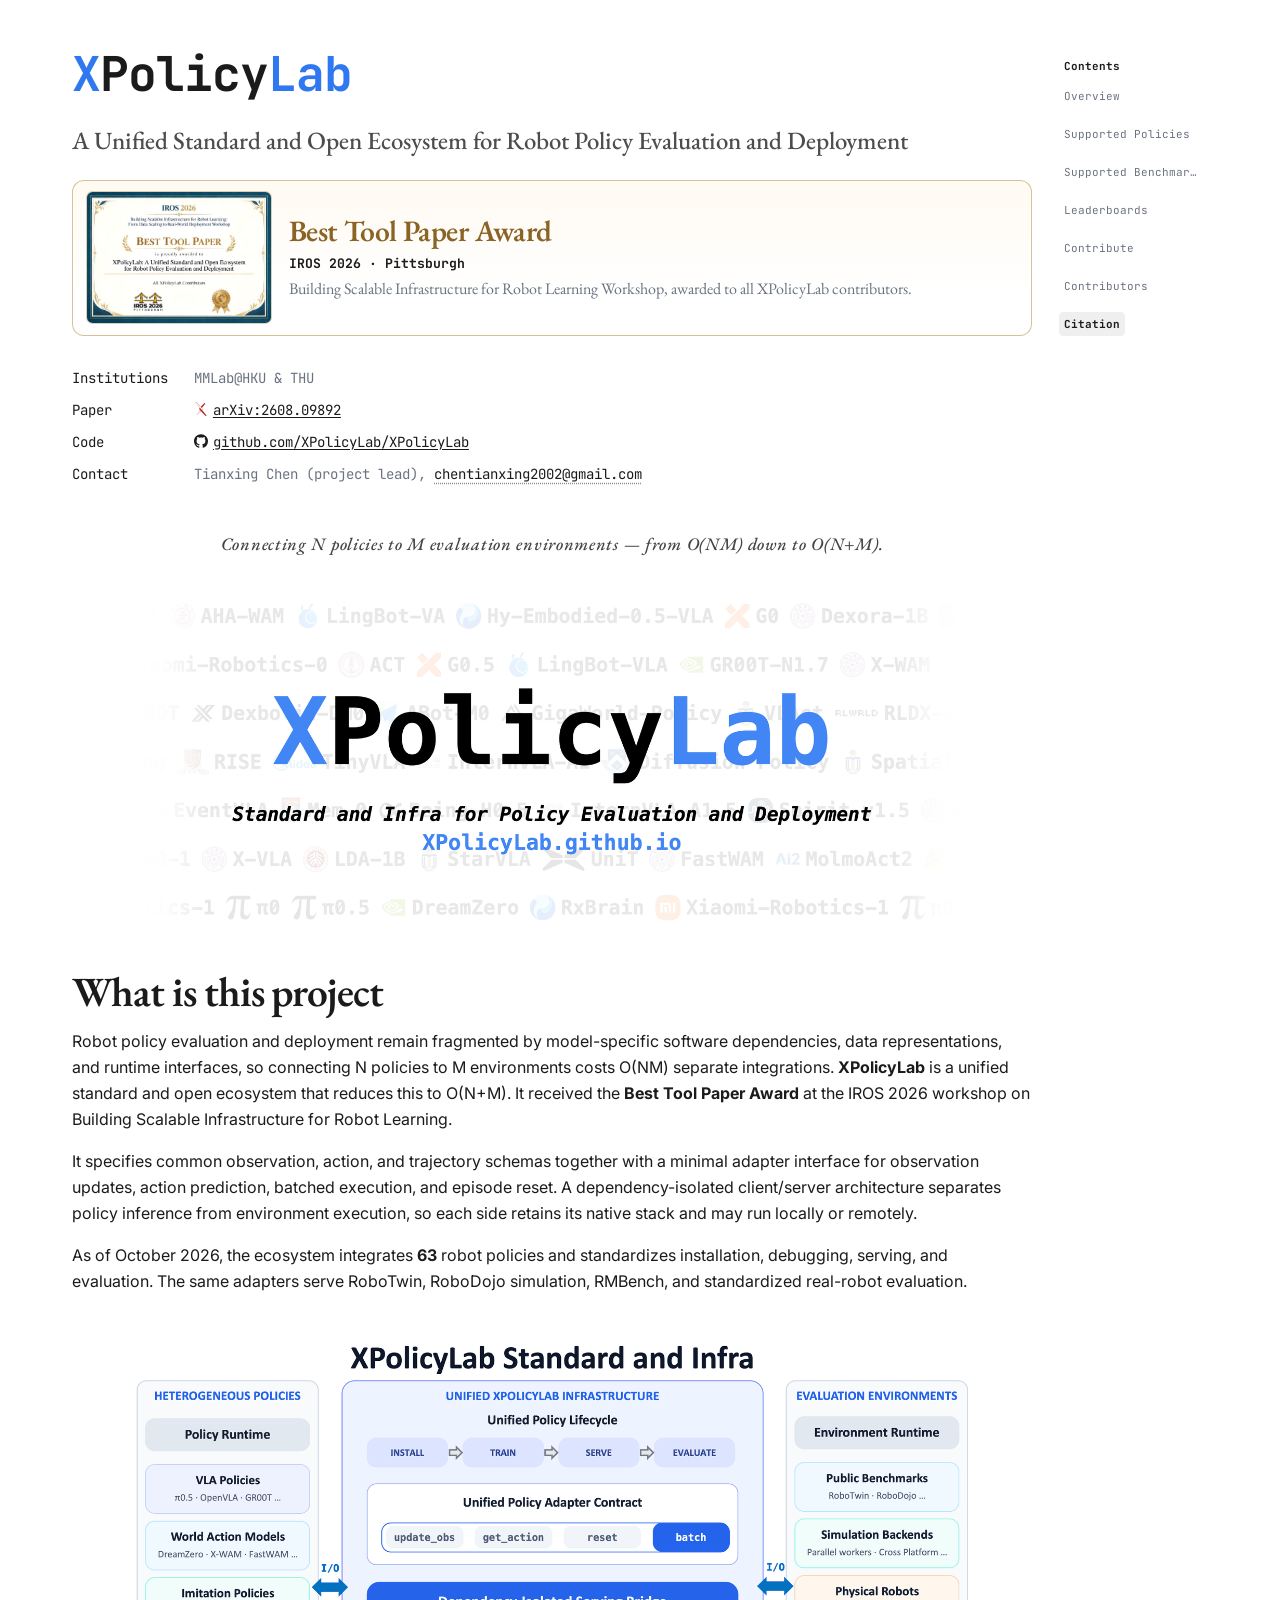
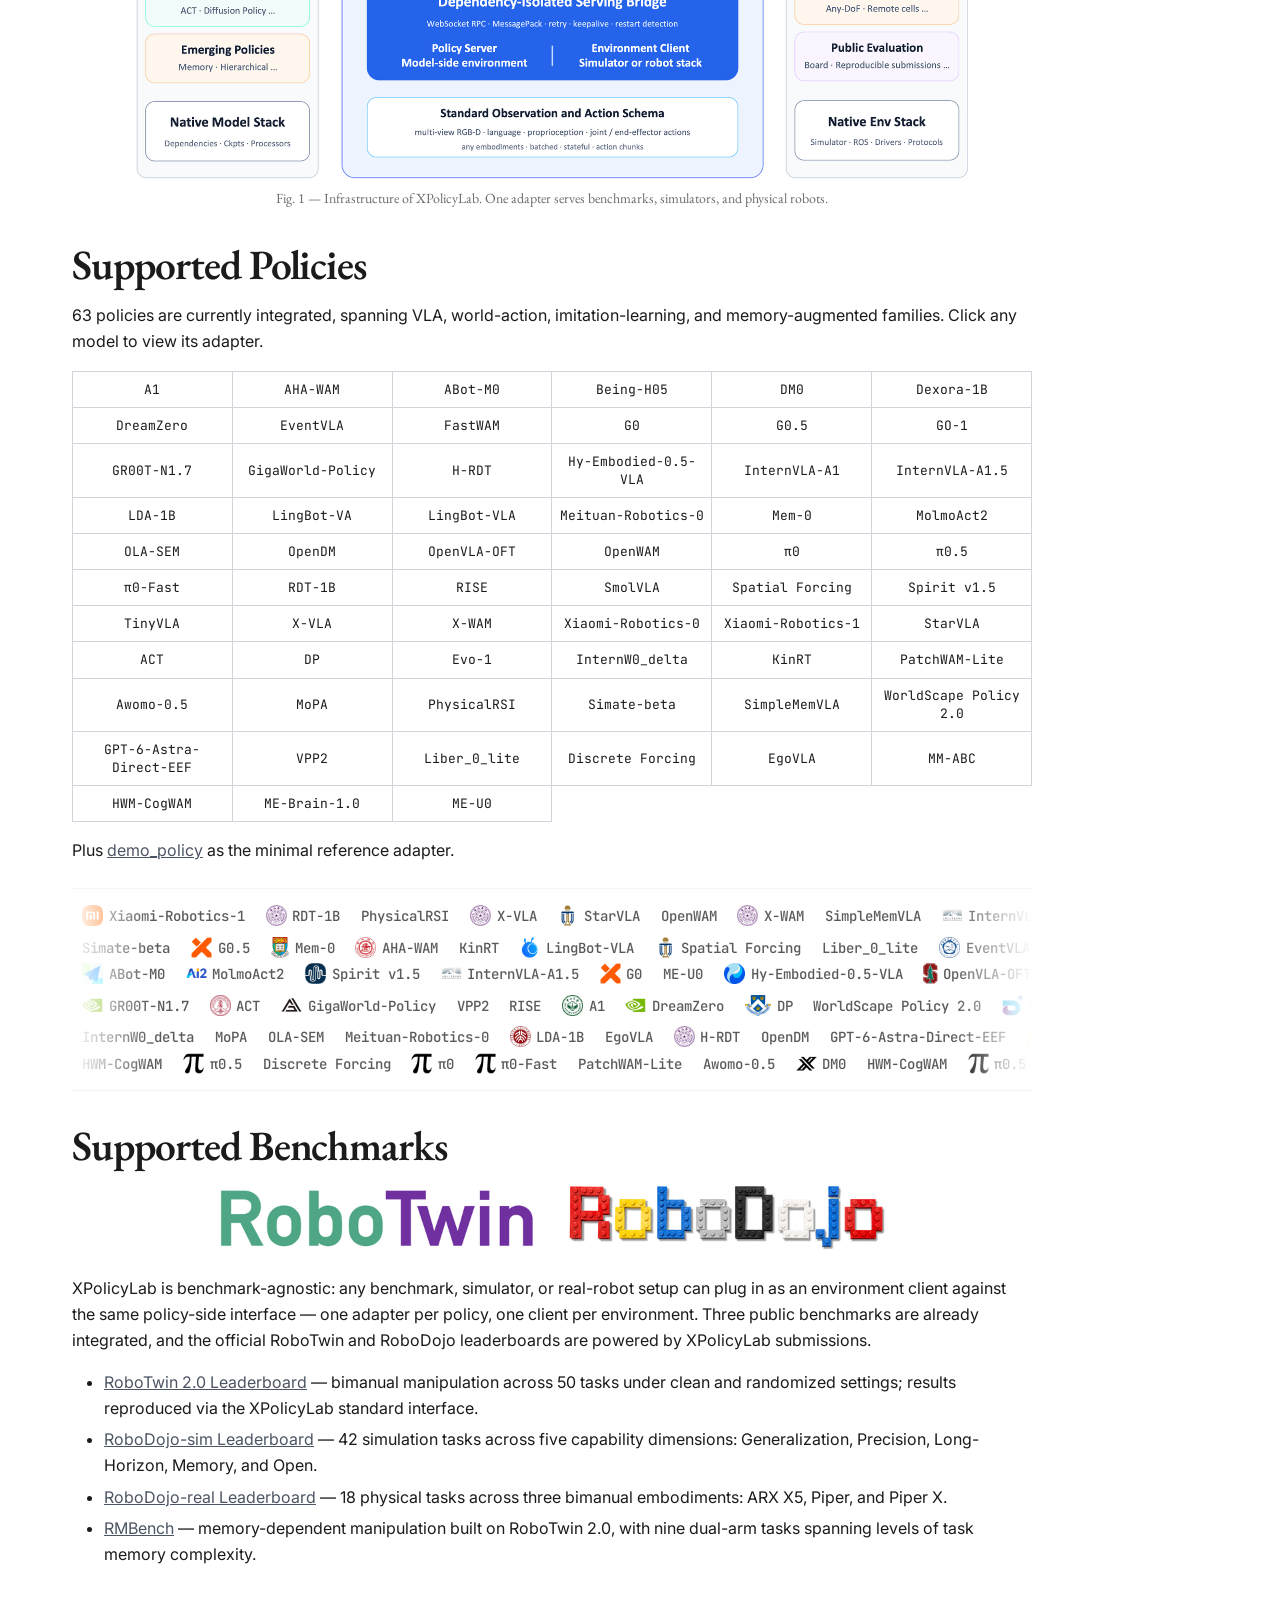
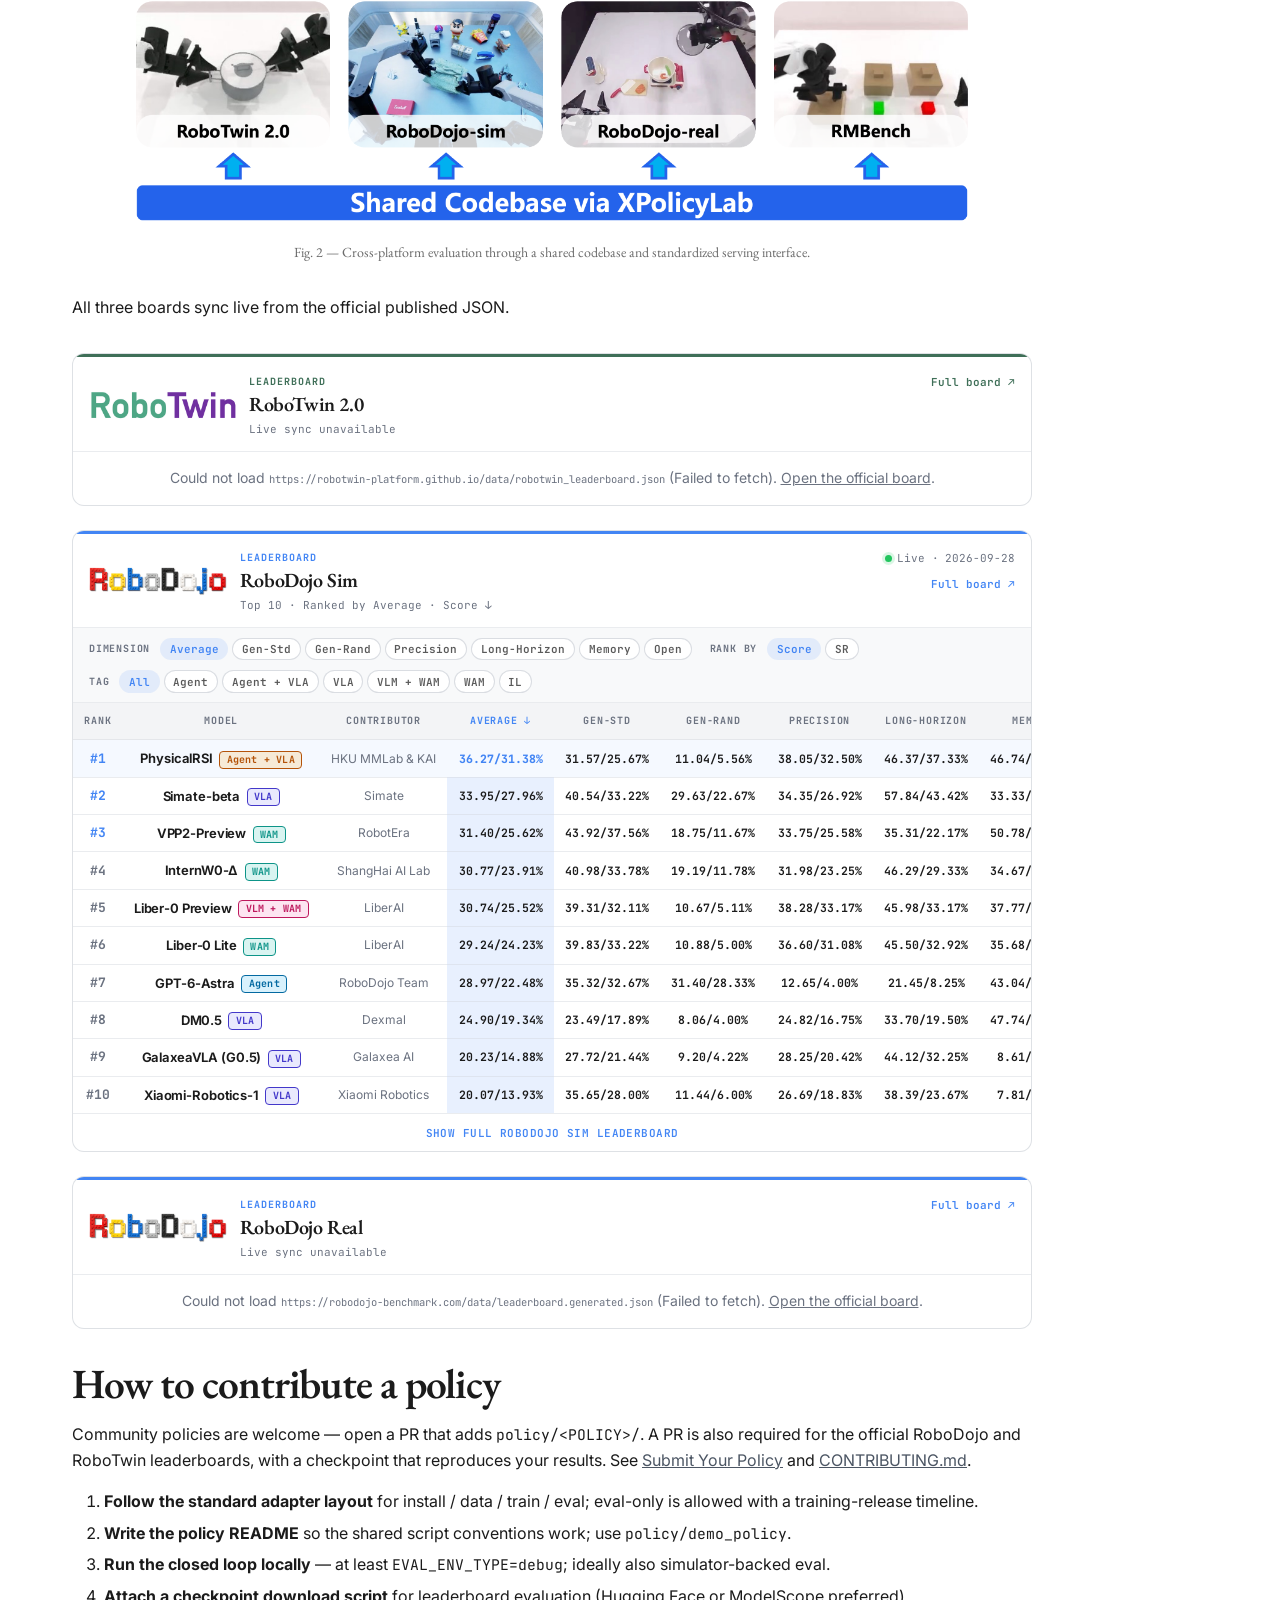
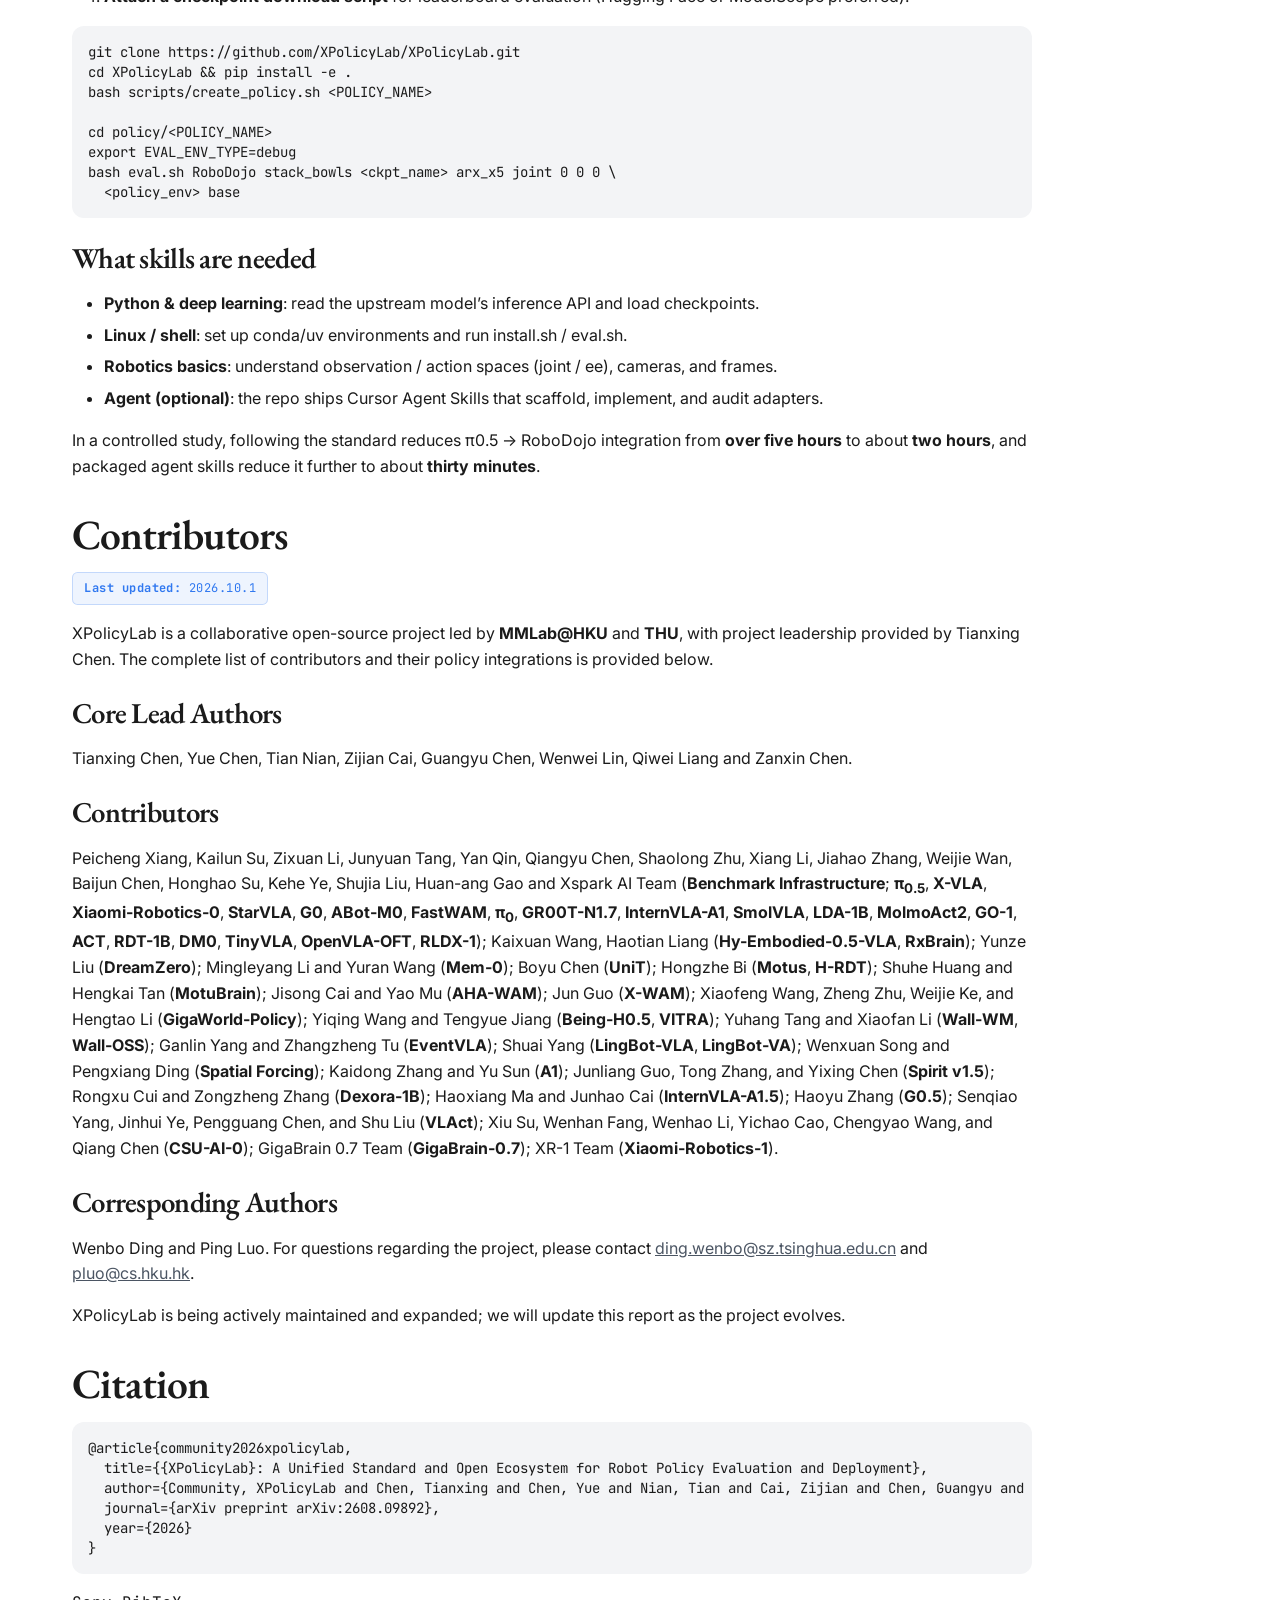
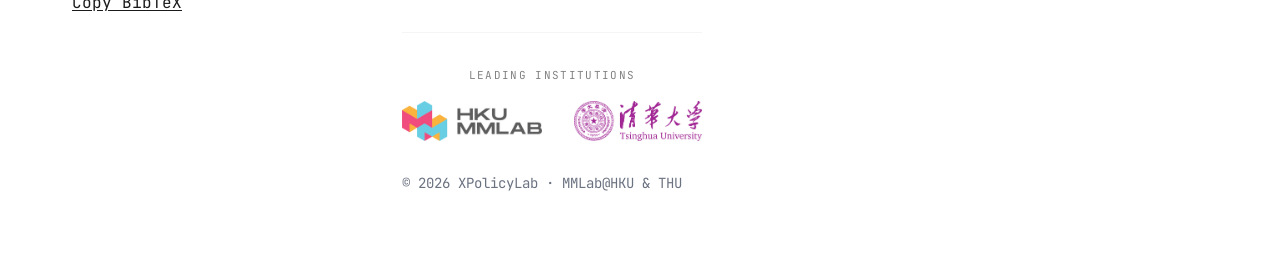
==== commit 7d160025: "Sync policy list from XPolicyLab" ====
--- a/index.html
+++ b/index.html
@@ -90,7 +90,7 @@
             execution, so each side retains its native stack and may run locally or remotely.
           </p>
           <p>
-            As of October 2026, the ecosystem integrates <strong>60</strong> robot policies and standardizes
+            As of October 2026, the ecosystem integrates <strong>63</strong> robot policies and standardizes
             installation, debugging, serving, and evaluation. The same adapters serve RoboTwin,
             RoboDojo simulation, RMBench, and standardized real-robot evaluation.
           </p>
@@ -102,7 +102,7 @@
 
           <h2 id="policies">Supported Policies</h2>
           <p>
-            60 policies are currently integrated, spanning VLA, world-action, imitation-learning,
+            63 policies are currently integrated, spanning VLA, world-action, imitation-learning,
             and memory-augmented families. Click any model to view its adapter.
           </p>
           <div class="policy-table-wrap">
@@ -188,6 +188,11 @@
                   <td><a href="https://github.com/XPolicyLab/XPolicyLab/tree/main/policy/Discrete_Forcing" target="_blank" rel="noopener noreferrer">Discrete Forcing</a></td>
                   <td><a href="https://github.com/XPolicyLab/XPolicyLab/tree/main/policy/EgoVLA" target="_blank" rel="noopener noreferrer">EgoVLA</a></td>
                   <td><a href="https://github.com/XPolicyLab/XPolicyLab/tree/main/policy/MM_ABC" target="_blank" rel="noopener noreferrer">MM-ABC</a></td>
+                </tr>
+                <tr>
+                  <td><a href="https://github.com/XPolicyLab/XPolicyLab/tree/main/policy/HWM_CogWAM" target="_blank" rel="noopener noreferrer">HWM-CogWAM</a></td>
+                  <td><a href="https://github.com/XPolicyLab/XPolicyLab/tree/main/policy/ME_Brain_1" target="_blank" rel="noopener noreferrer">ME-Brain-1.0</a></td>
+                  <td><a href="https://github.com/XPolicyLab/XPolicyLab/tree/main/policy/ME_U0" target="_blank" rel="noopener noreferrer">ME-U0</a></td>
                 </tr>
                 <!-- END POLICY TABLE -->
               </tbody>
@@ -410,7 +415,7 @@
     </div>
   </div>
 
-  <script src="js/main.js?v=4bf7bdab"></script>
+  <script src="js/main.js?v=80d420ce"></script>
   <script src="js/leaderboard/robodojo_sim.js?v=53"></script>
   <script src="js/leaderboard/widget.js?v=54"></script>
 </body>
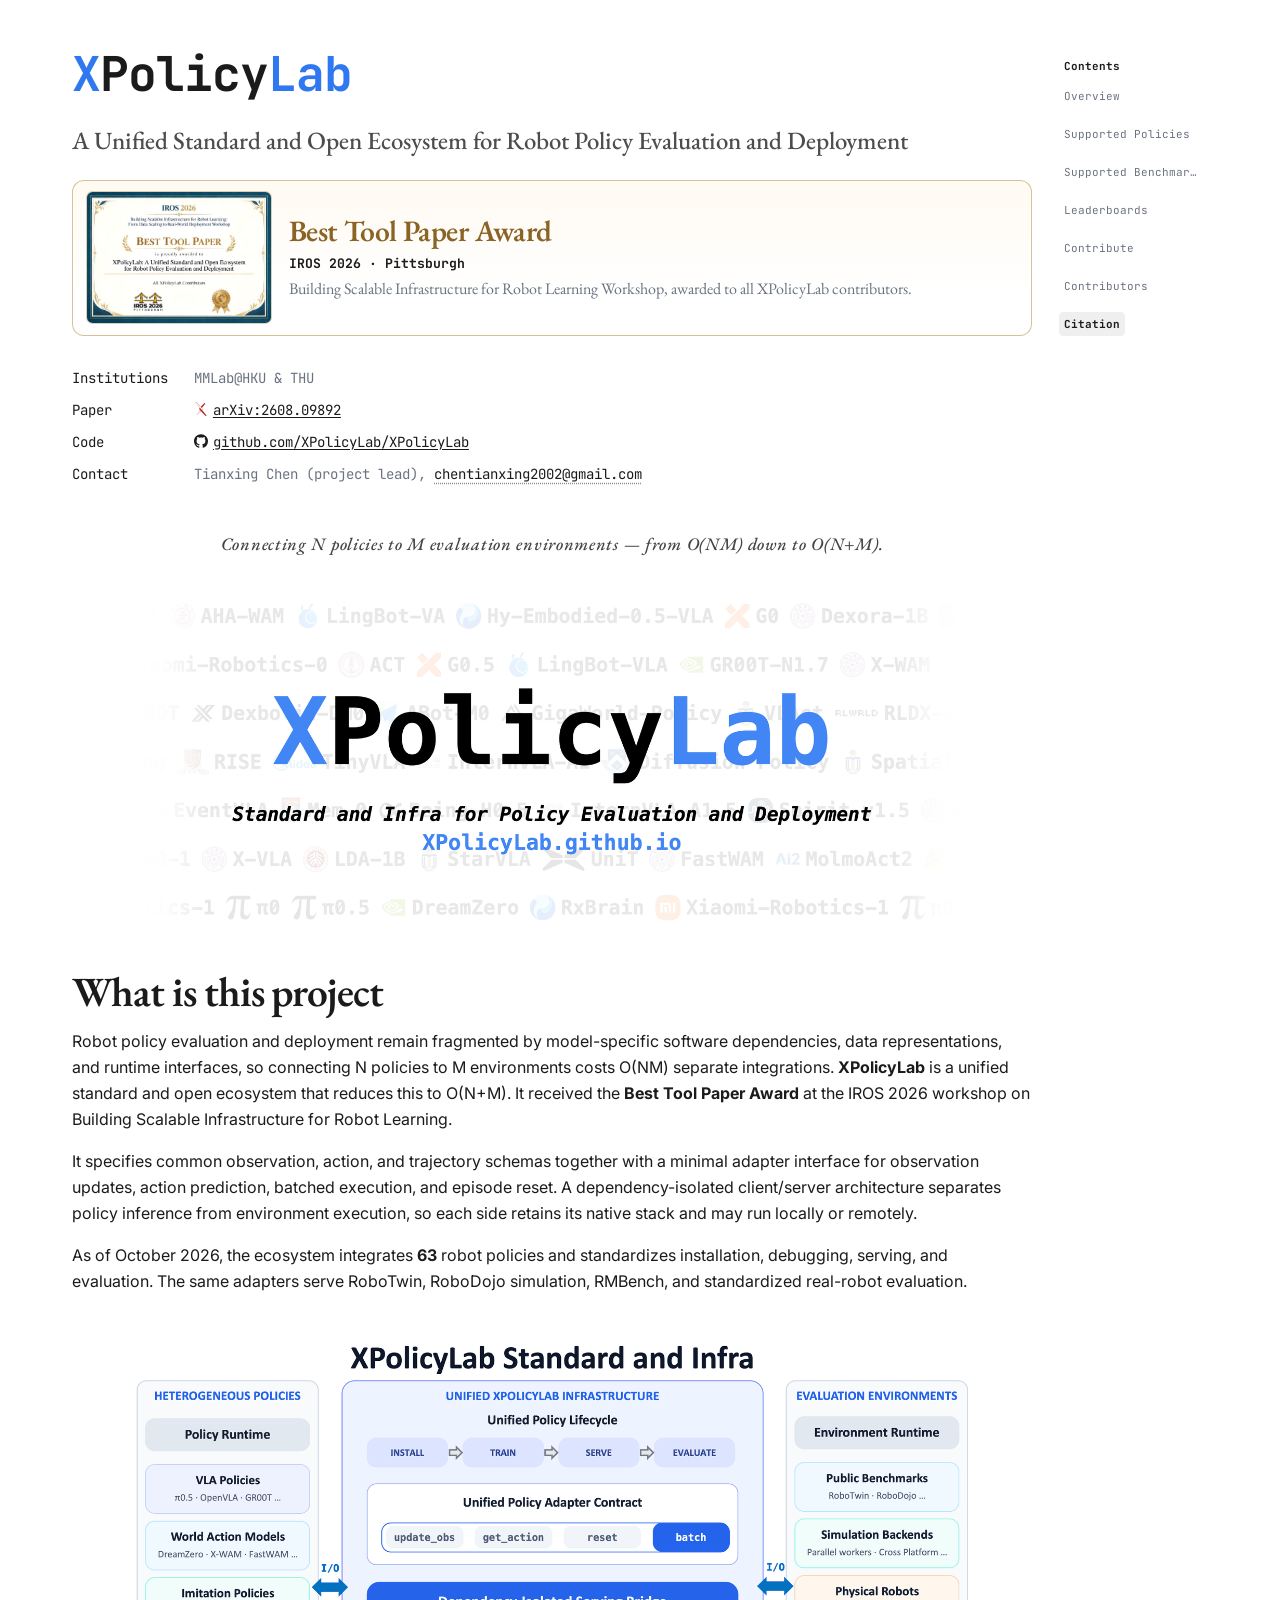
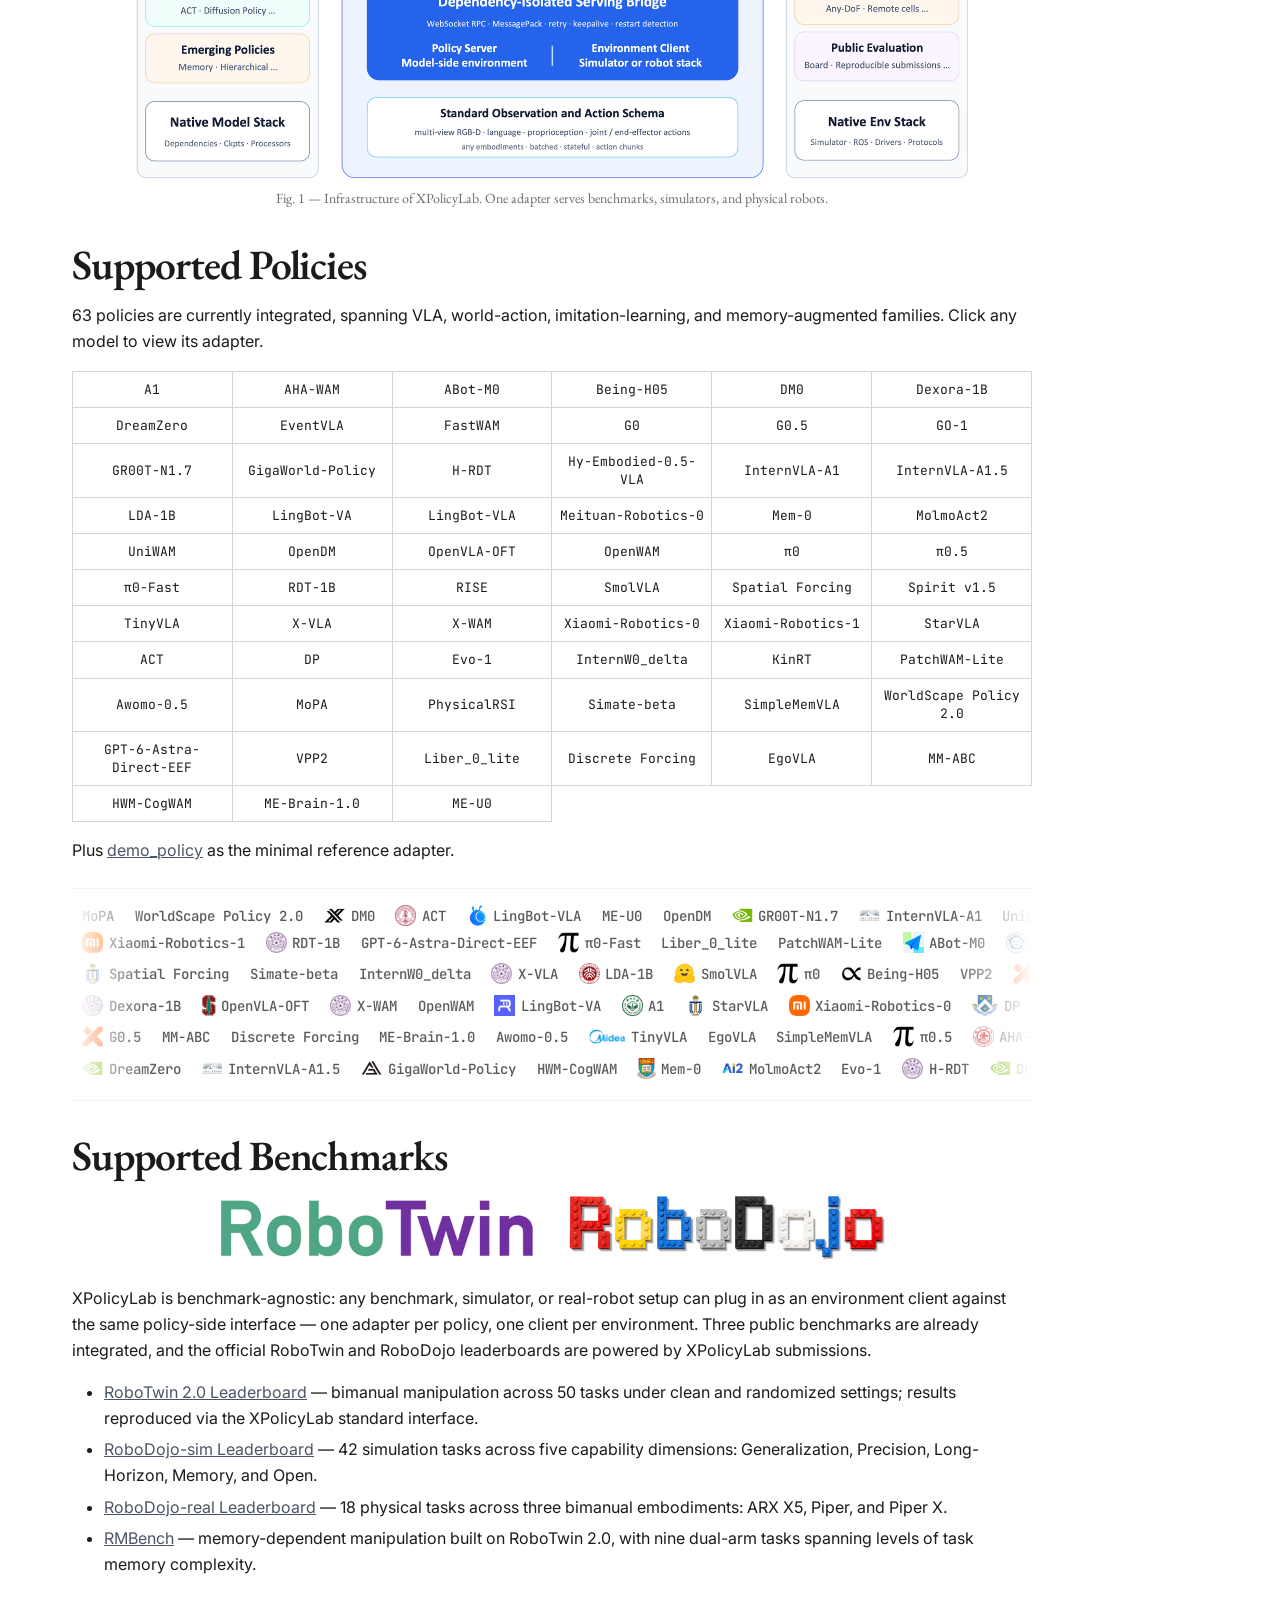
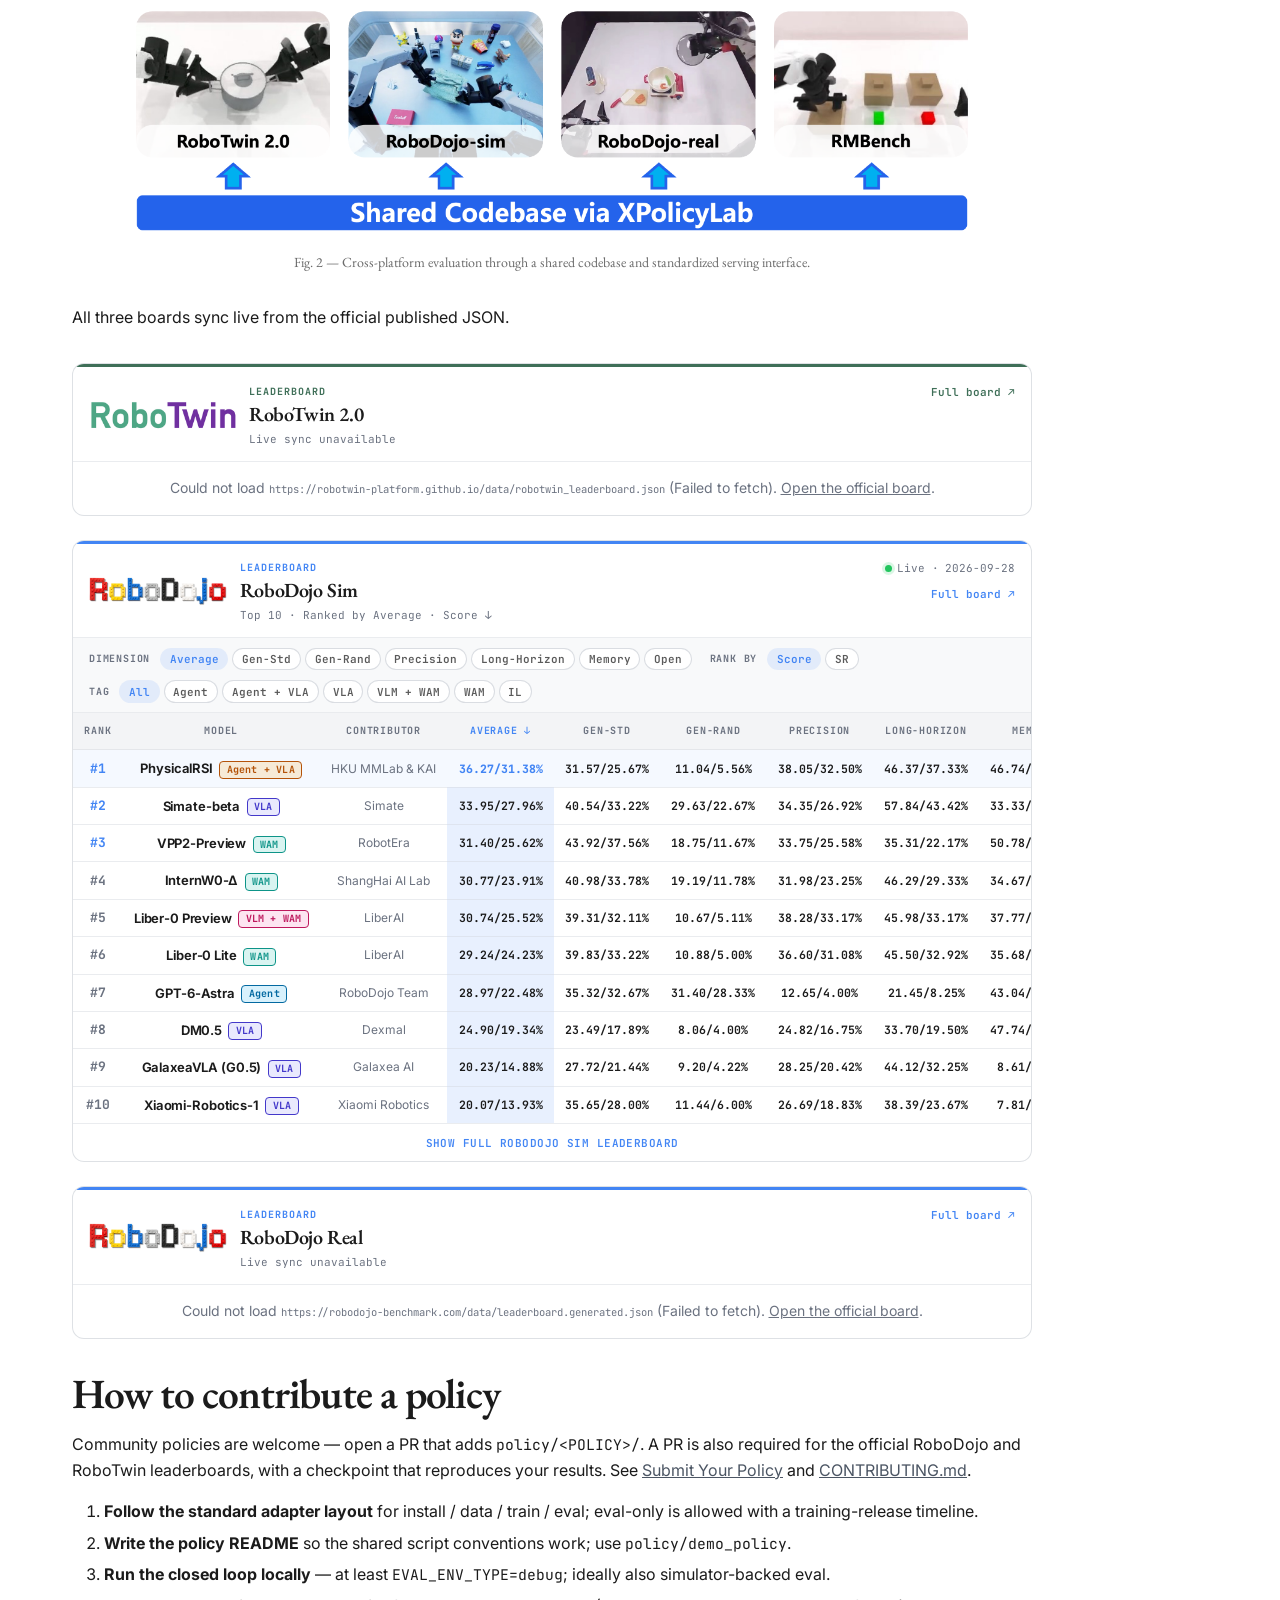
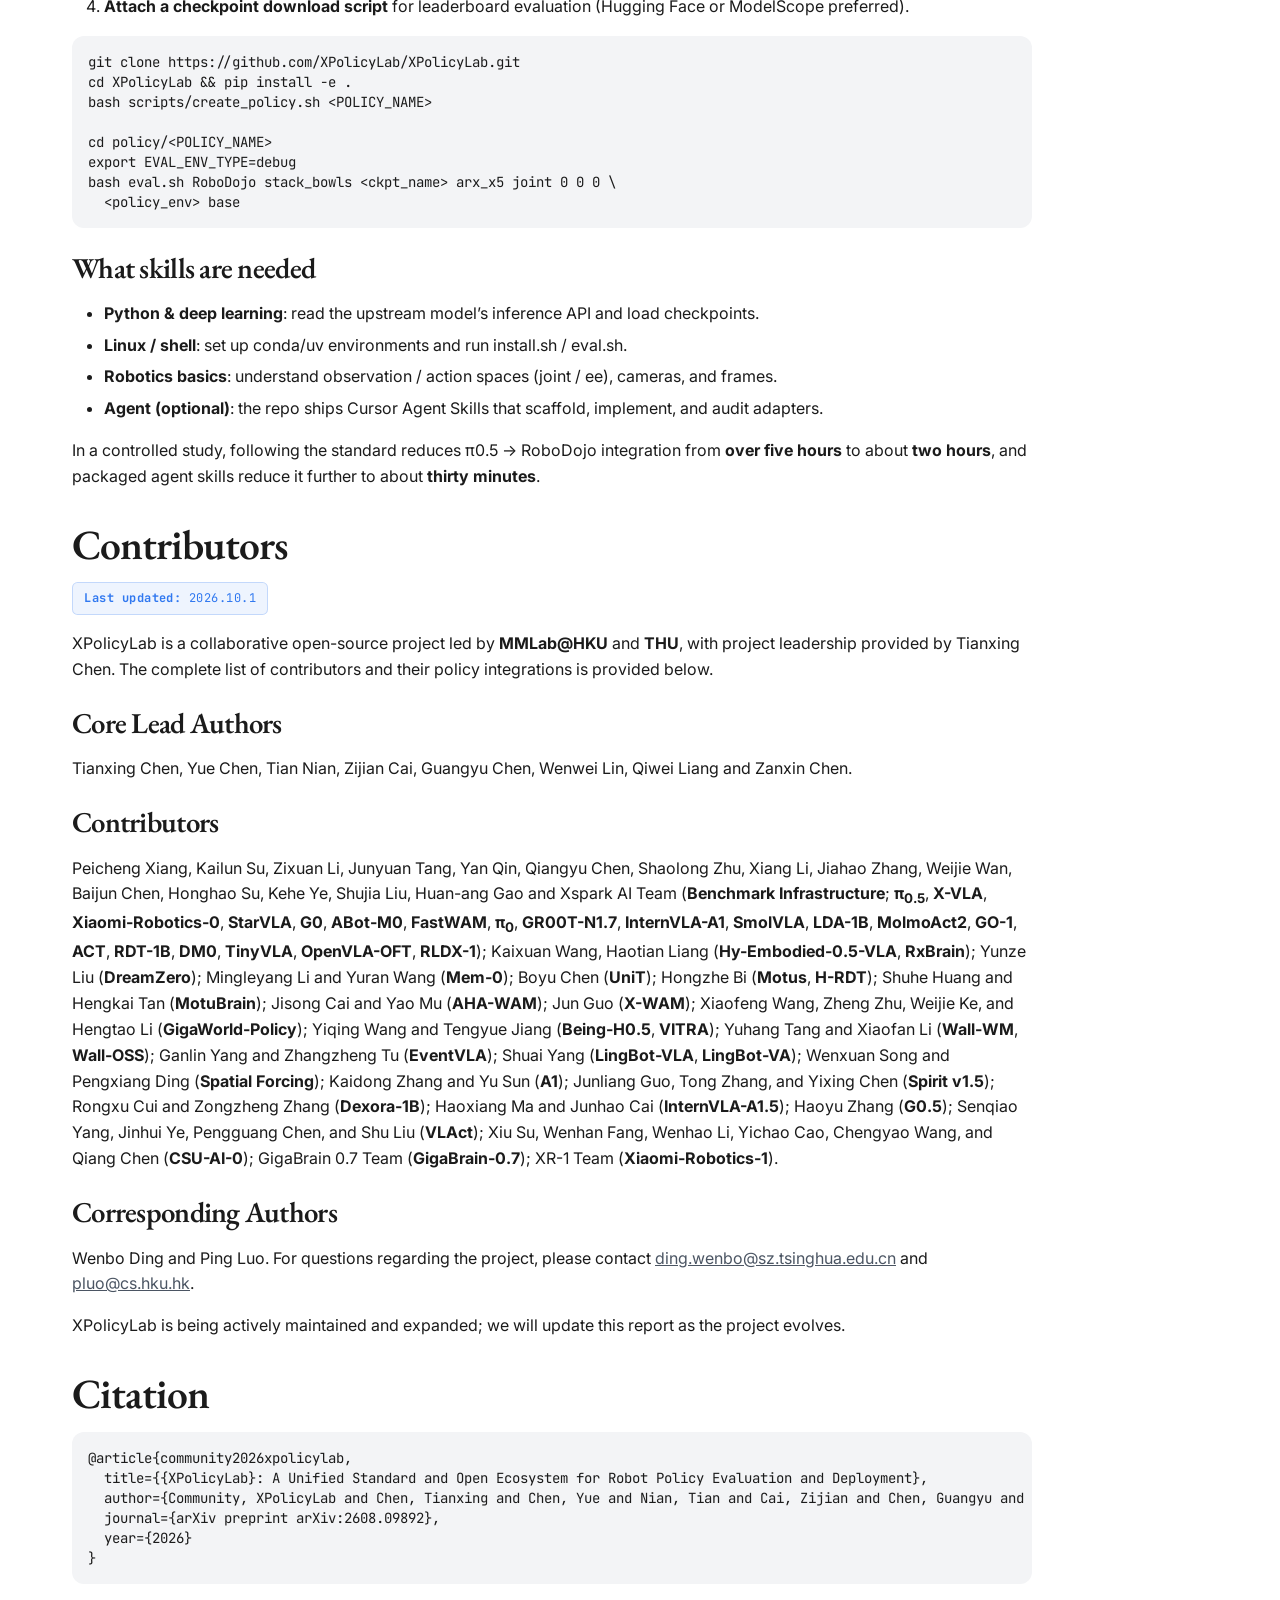
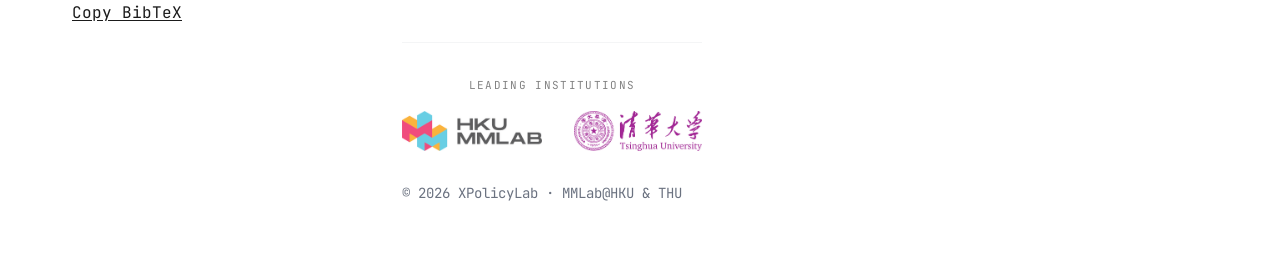
==== commit 855a3a0b: "Sync policy list from XPolicyLab" ====
--- a/index.html
+++ b/index.html
@@ -142,7 +142,7 @@
                   <td><a href="https://github.com/XPolicyLab/XPolicyLab/tree/main/policy/MolmoAct2" target="_blank" rel="noopener noreferrer">MolmoAct2</a></td>
                 </tr>
                 <tr>
-                  <td><a href="https://github.com/XPolicyLab/XPolicyLab/tree/main/policy/OLA_SEM" target="_blank" rel="noopener noreferrer">OLA-SEM</a></td>
+                  <td><a href="https://github.com/XPolicyLab/XPolicyLab/tree/main/policy/UniWAM" target="_blank" rel="noopener noreferrer">UniWAM</a></td>
                   <td><a href="https://github.com/XPolicyLab/XPolicyLab/tree/main/policy/OpenDM" target="_blank" rel="noopener noreferrer">OpenDM</a></td>
                   <td><a href="https://github.com/XPolicyLab/XPolicyLab/tree/main/policy/OpenVLA_OFT" target="_blank" rel="noopener noreferrer">OpenVLA-OFT</a></td>
                   <td><a href="https://github.com/XPolicyLab/XPolicyLab/tree/main/policy/OpenWAM" target="_blank" rel="noopener noreferrer">OpenWAM</a></td>
@@ -415,7 +415,7 @@
     </div>
   </div>
 
-  <script src="js/main.js?v=80d420ce"></script>
+  <script src="js/main.js?v=d3c16a70"></script>
   <script src="js/leaderboard/robodojo_sim.js?v=53"></script>
   <script src="js/leaderboard/widget.js?v=54"></script>
 </body>
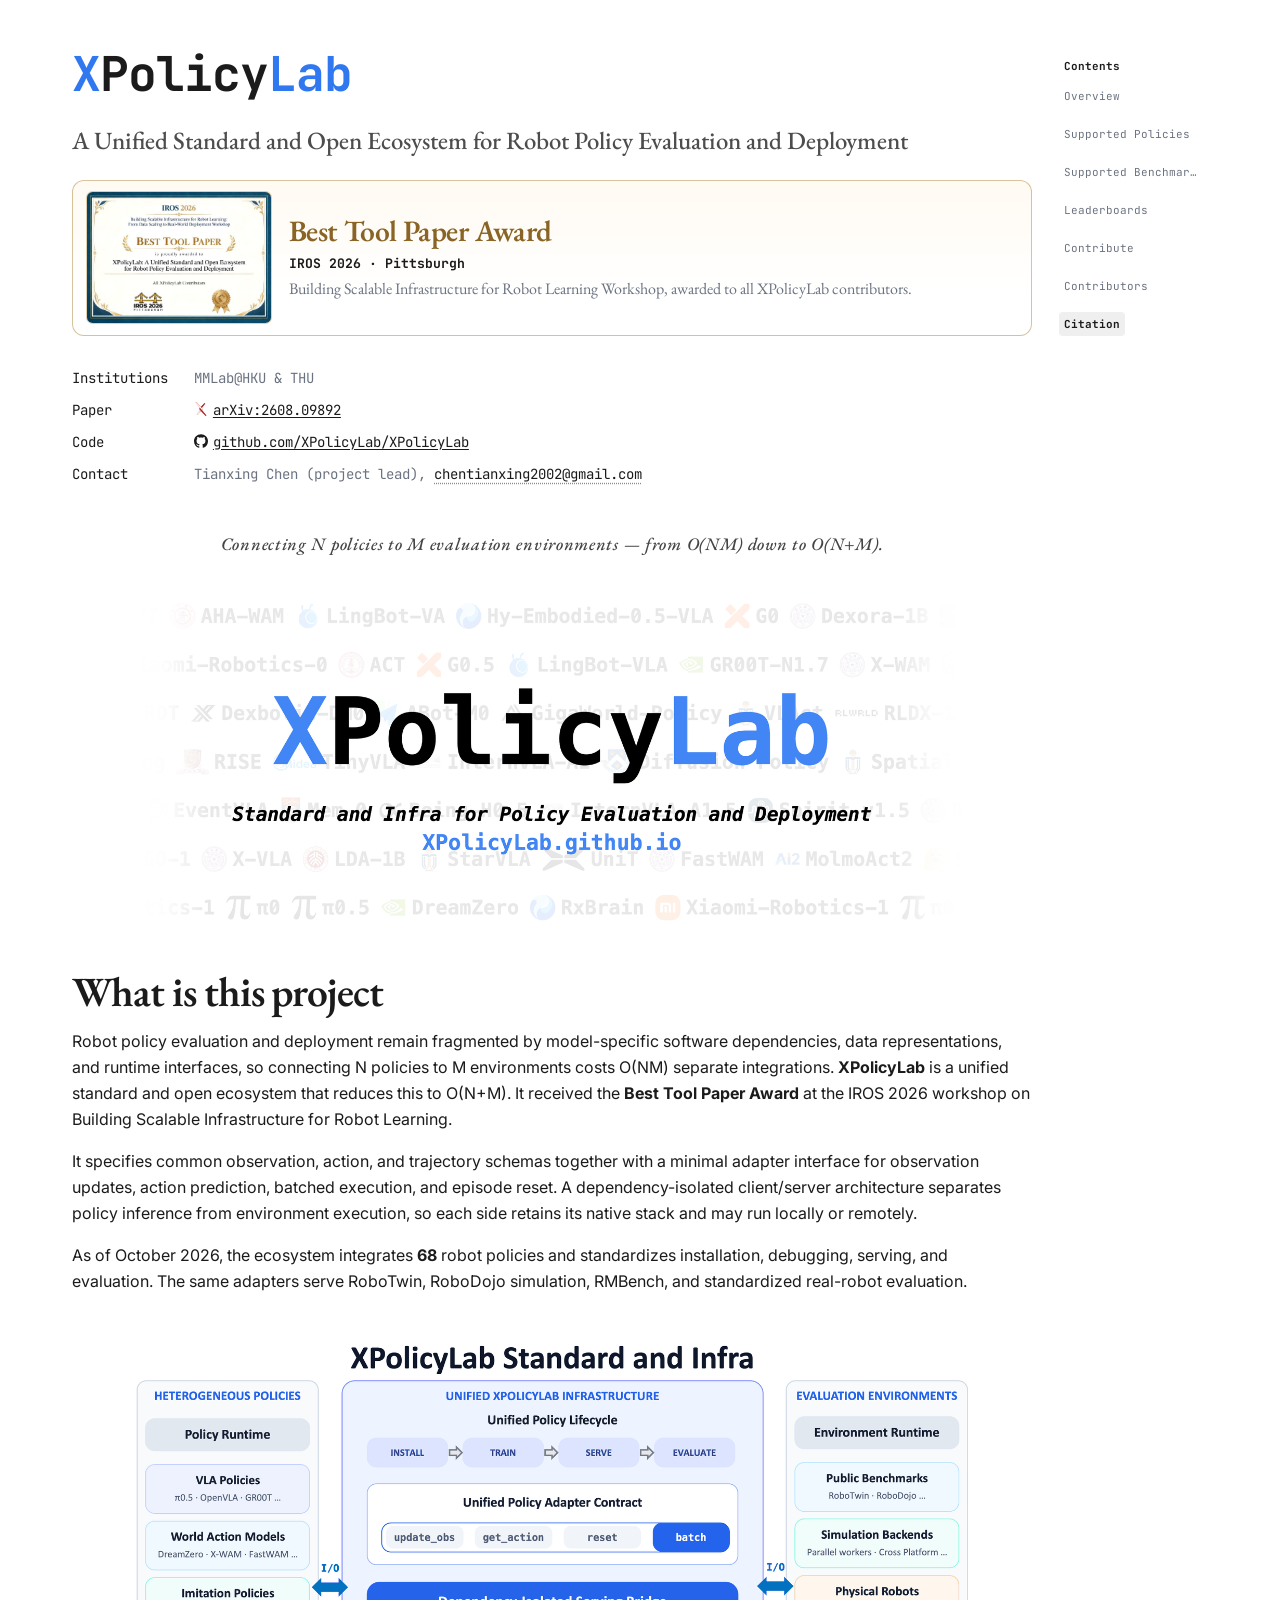
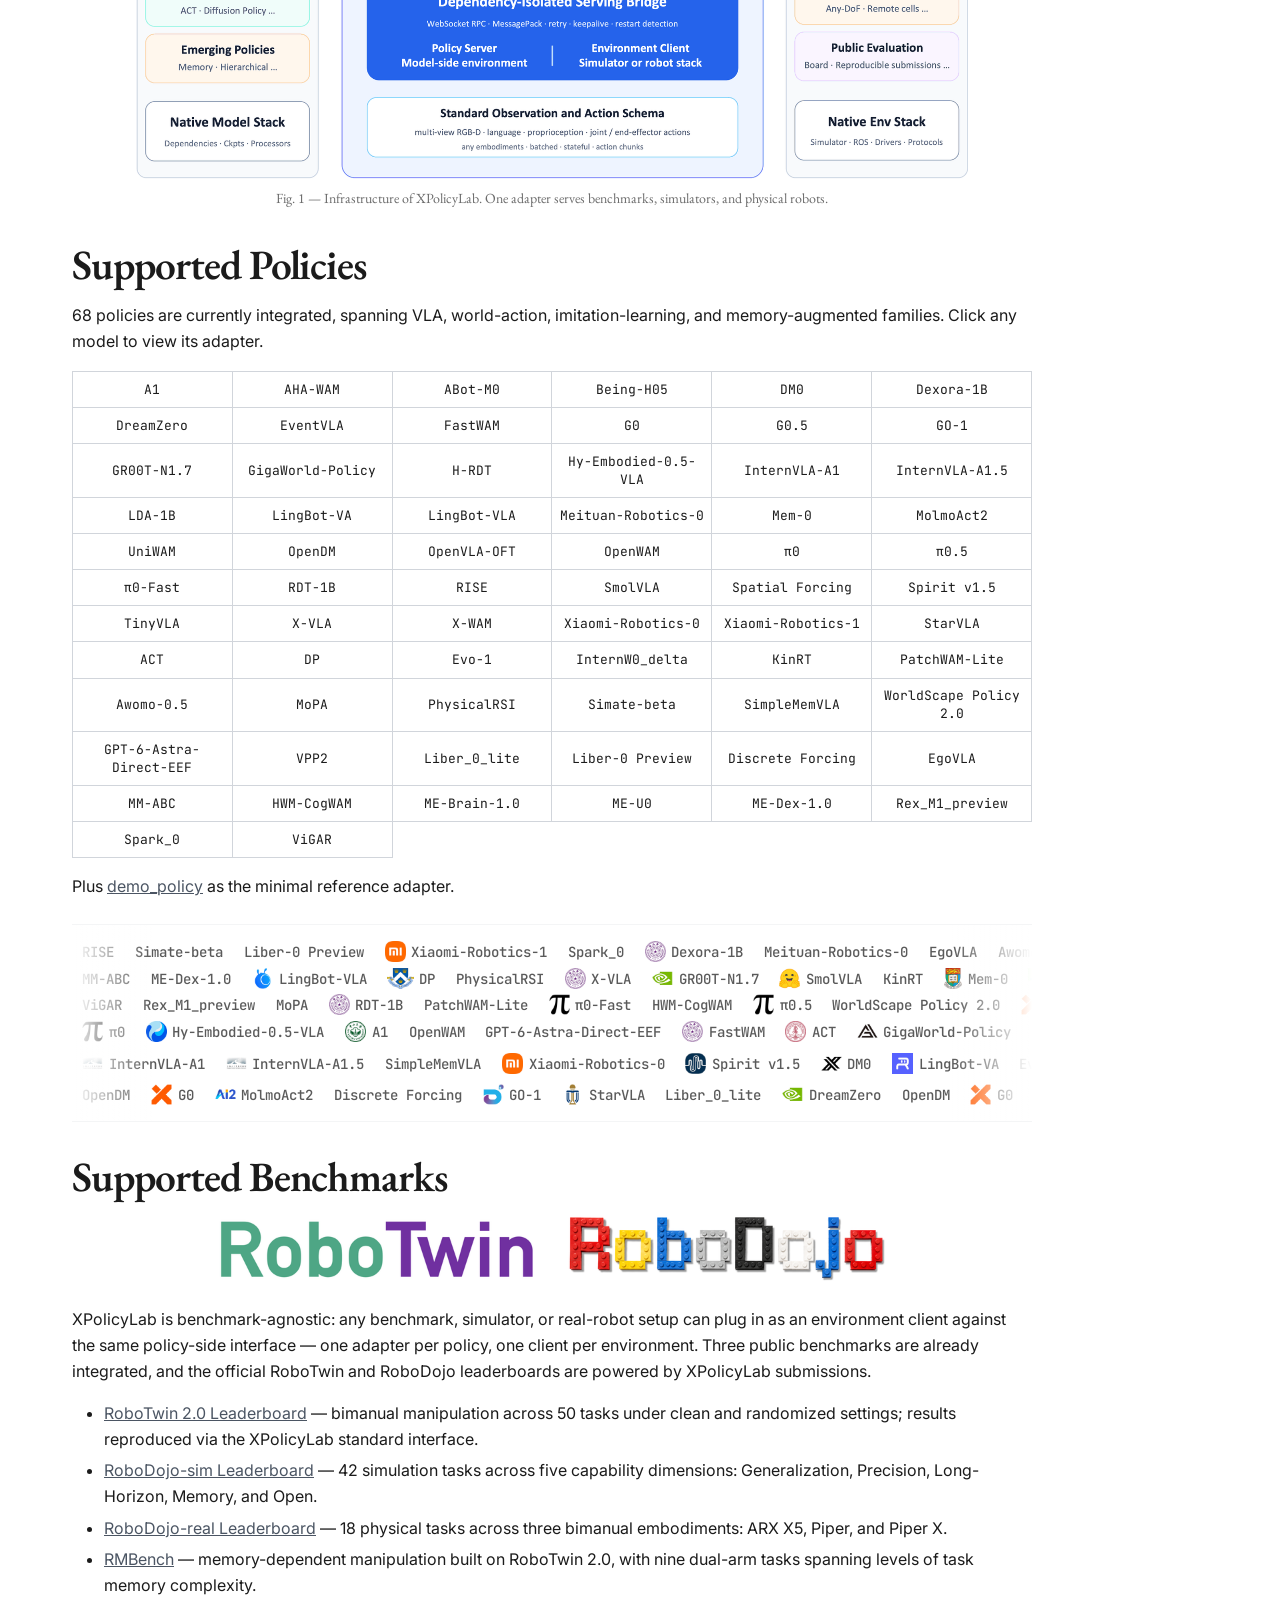
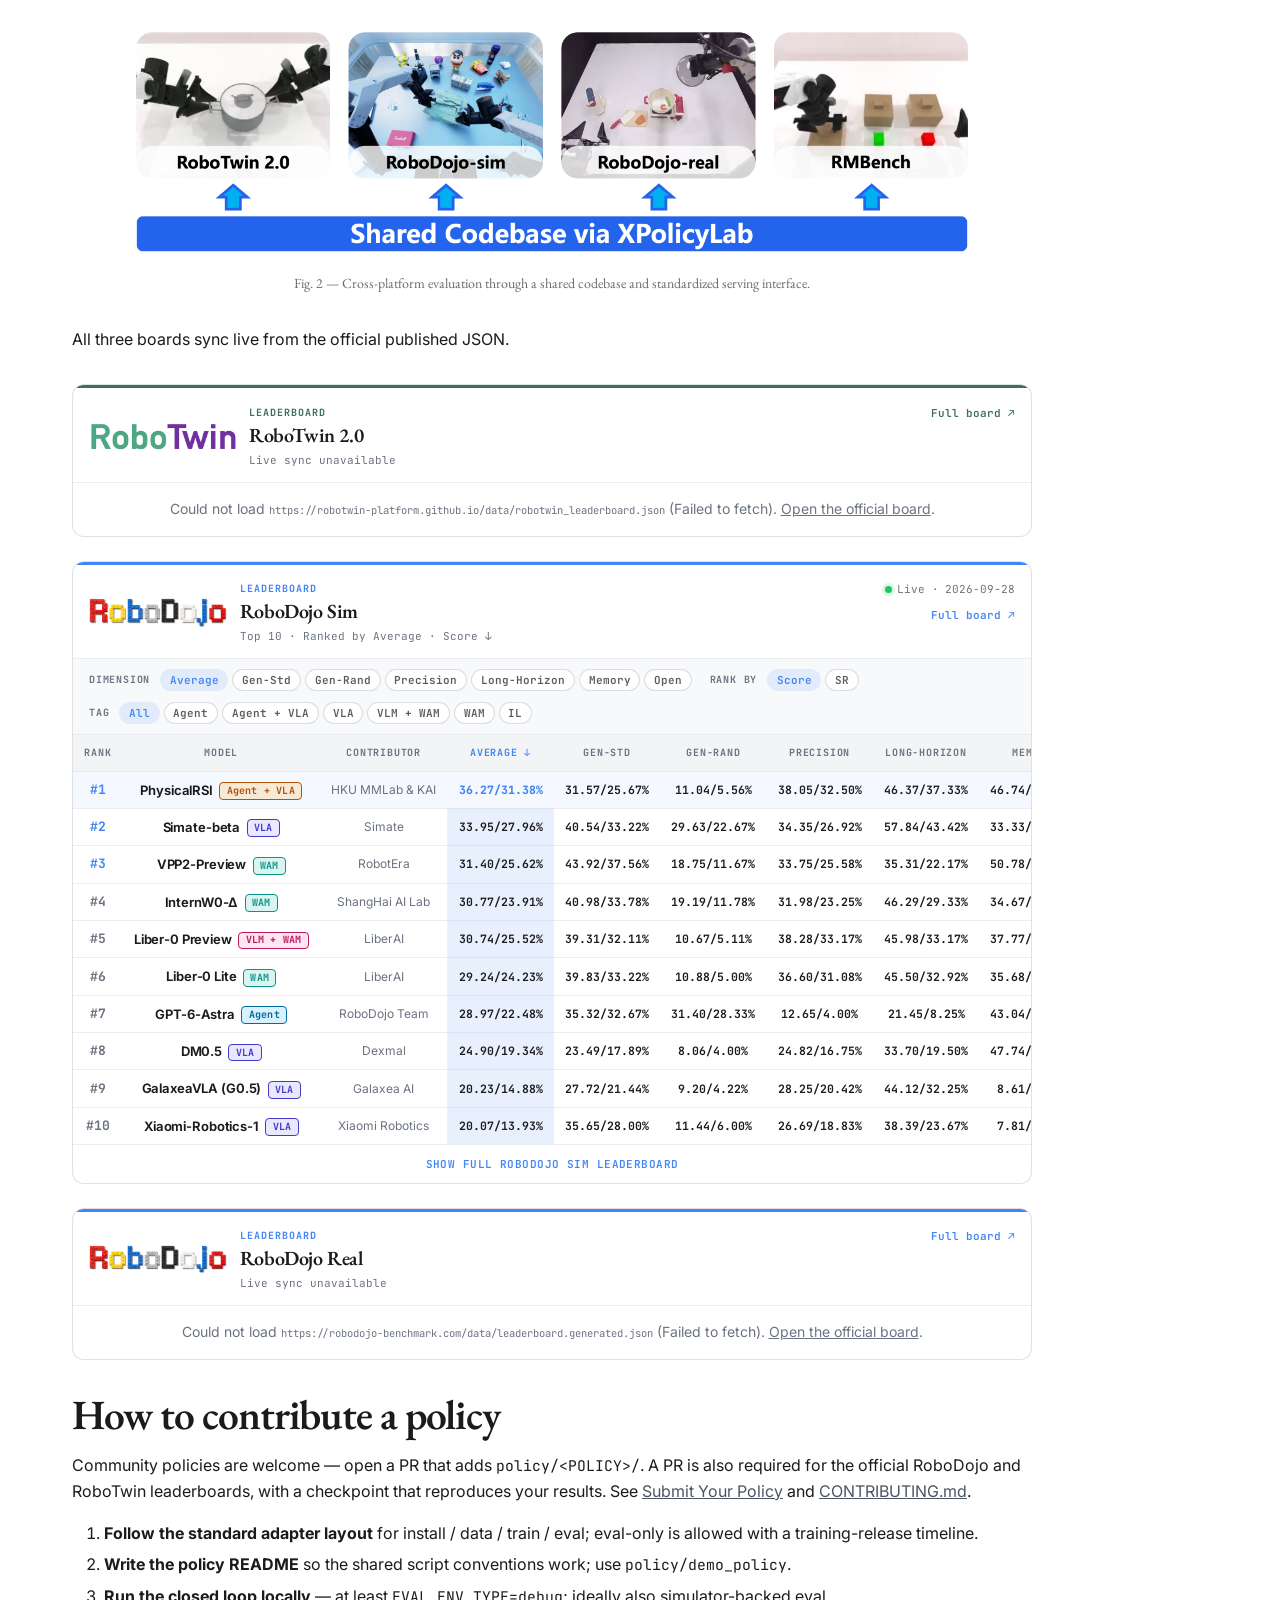
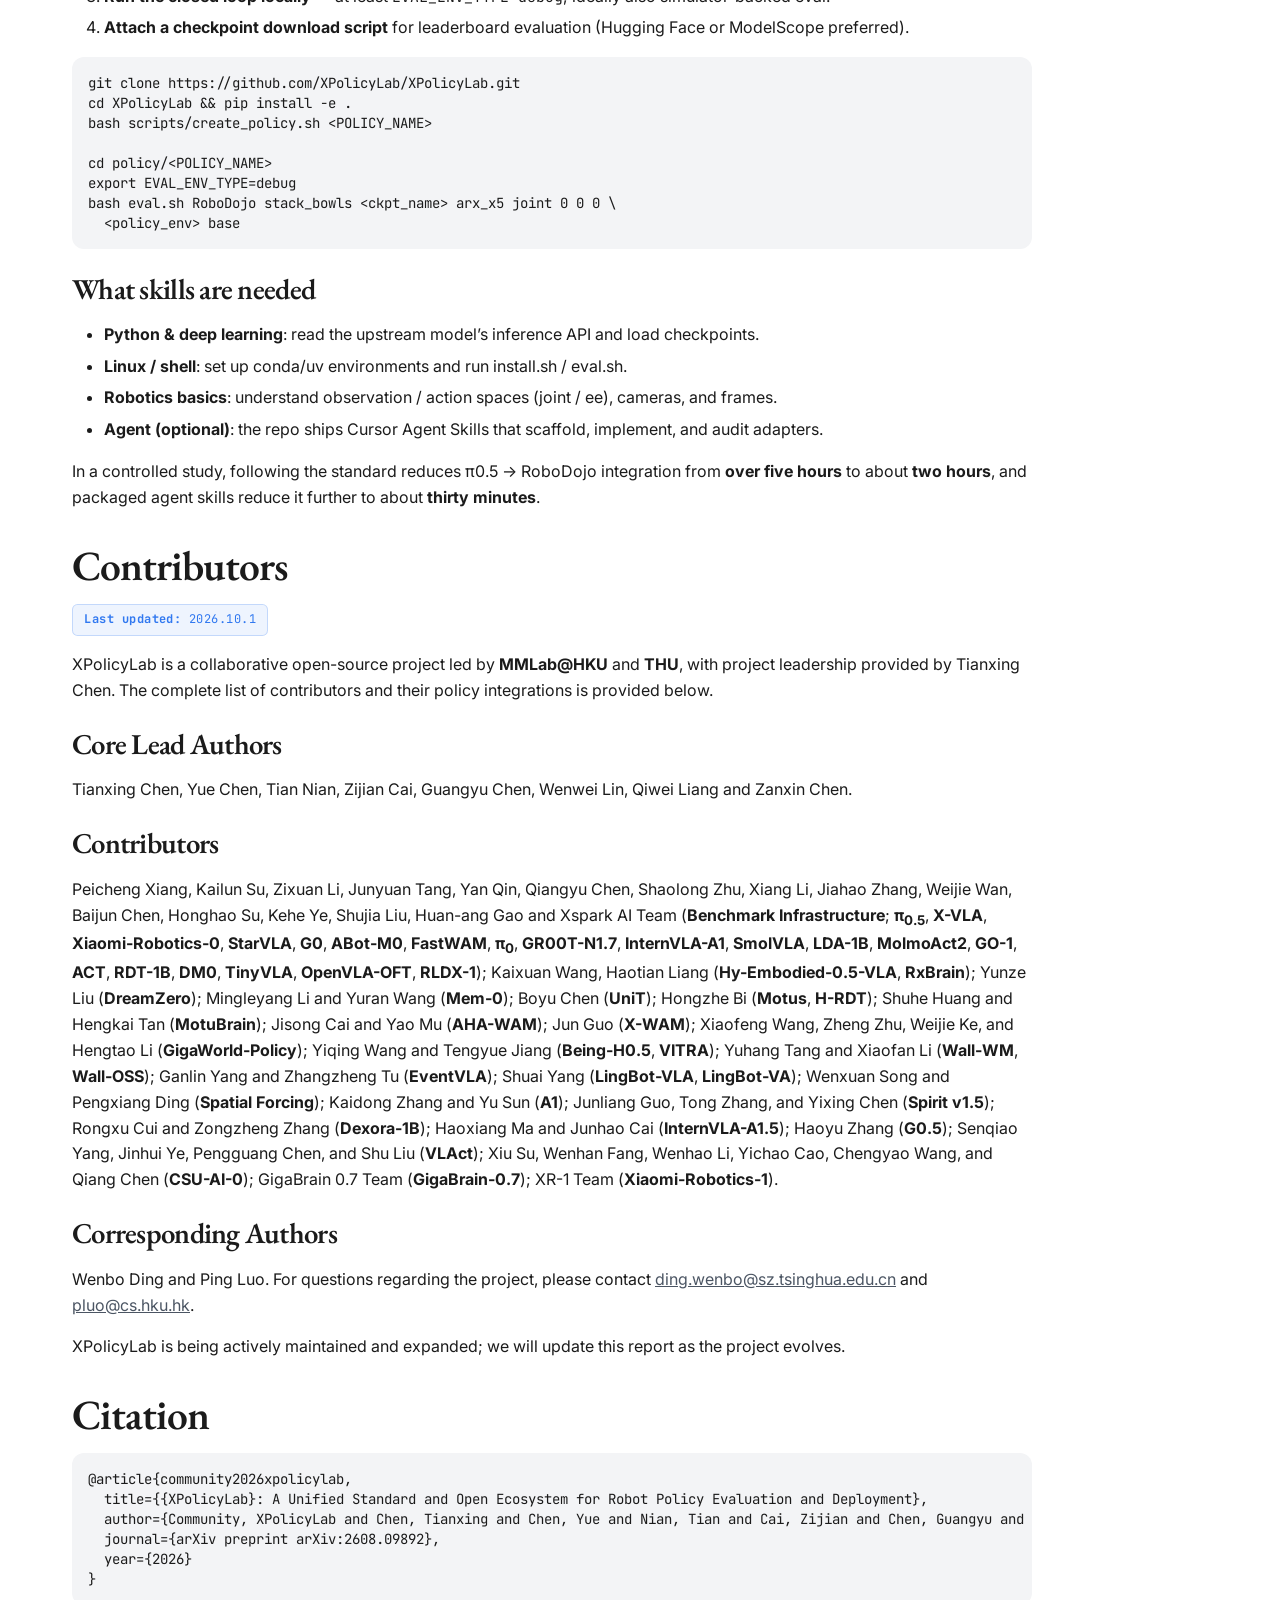
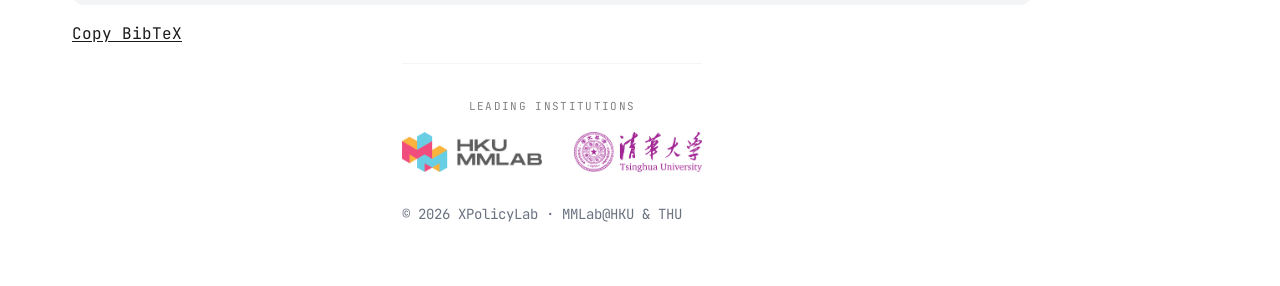
==== commit c29eea99: "Sync policy list from XPolicyLab" ====
--- a/index.html
+++ b/index.html
@@ -90,7 +90,7 @@
             execution, so each side retains its native stack and may run locally or remotely.
           </p>
           <p>
-            As of October 2026, the ecosystem integrates <strong>63</strong> robot policies and standardizes
+            As of October 2026, the ecosystem integrates <strong>68</strong> robot policies and standardizes
             installation, debugging, serving, and evaluation. The same adapters serve RoboTwin,
             RoboDojo simulation, RMBench, and standardized real-robot evaluation.
           </p>
@@ -102,7 +102,7 @@
 
           <h2 id="policies">Supported Policies</h2>
           <p>
-            63 policies are currently integrated, spanning VLA, world-action, imitation-learning,
+            68 policies are currently integrated, spanning VLA, world-action, imitation-learning,
             and memory-augmented families. Click any model to view its adapter.
           </p>
           <div class="policy-table-wrap">
@@ -185,14 +185,21 @@
                   <td><a href="https://github.com/XPolicyLab/XPolicyLab/tree/main/policy/GPT_6_Astra_Direct_EEF" target="_blank" rel="noopener noreferrer">GPT-6-Astra-Direct-EEF</a></td>
                   <td><a href="https://github.com/XPolicyLab/XPolicyLab/tree/main/policy/VPP2" target="_blank" rel="noopener noreferrer">VPP2</a></td>
                   <td><a href="https://github.com/XPolicyLab/XPolicyLab/tree/main/policy/Liber_0_lite" target="_blank" rel="noopener noreferrer">Liber_0_lite</a></td>
+                  <td><a href="https://github.com/XPolicyLab/XPolicyLab/tree/main/policy/Liber_0_preview" target="_blank" rel="noopener noreferrer">Liber-0 Preview</a></td>
                   <td><a href="https://github.com/XPolicyLab/XPolicyLab/tree/main/policy/Discrete_Forcing" target="_blank" rel="noopener noreferrer">Discrete Forcing</a></td>
                   <td><a href="https://github.com/XPolicyLab/XPolicyLab/tree/main/policy/EgoVLA" target="_blank" rel="noopener noreferrer">EgoVLA</a></td>
+                </tr>
+                <tr>
                   <td><a href="https://github.com/XPolicyLab/XPolicyLab/tree/main/policy/MM_ABC" target="_blank" rel="noopener noreferrer">MM-ABC</a></td>
-                </tr>
-                <tr>
                   <td><a href="https://github.com/XPolicyLab/XPolicyLab/tree/main/policy/HWM_CogWAM" target="_blank" rel="noopener noreferrer">HWM-CogWAM</a></td>
                   <td><a href="https://github.com/XPolicyLab/XPolicyLab/tree/main/policy/ME_Brain_1" target="_blank" rel="noopener noreferrer">ME-Brain-1.0</a></td>
                   <td><a href="https://github.com/XPolicyLab/XPolicyLab/tree/main/policy/ME_U0" target="_blank" rel="noopener noreferrer">ME-U0</a></td>
+                  <td><a href="https://github.com/XPolicyLab/XPolicyLab/tree/main/policy/ME_Dex_1_0" target="_blank" rel="noopener noreferrer">ME-Dex-1.0</a></td>
+                  <td><a href="https://github.com/XPolicyLab/XPolicyLab/tree/main/policy/Rex_M1_preview" target="_blank" rel="noopener noreferrer">Rex_M1_preview</a></td>
+                </tr>
+                <tr>
+                  <td><a href="https://github.com/XPolicyLab/XPolicyLab/tree/main/policy/Spark_0" target="_blank" rel="noopener noreferrer">Spark_0</a></td>
+                  <td><a href="https://github.com/XPolicyLab/XPolicyLab/tree/main/policy/ViGAR" target="_blank" rel="noopener noreferrer">ViGAR</a></td>
                 </tr>
                 <!-- END POLICY TABLE -->
               </tbody>
@@ -415,7 +422,7 @@
     </div>
   </div>
 
-  <script src="js/main.js?v=d3c16a70"></script>
+  <script src="js/main.js?v=8d45b767"></script>
   <script src="js/leaderboard/robodojo_sim.js?v=53"></script>
   <script src="js/leaderboard/widget.js?v=54"></script>
 </body>
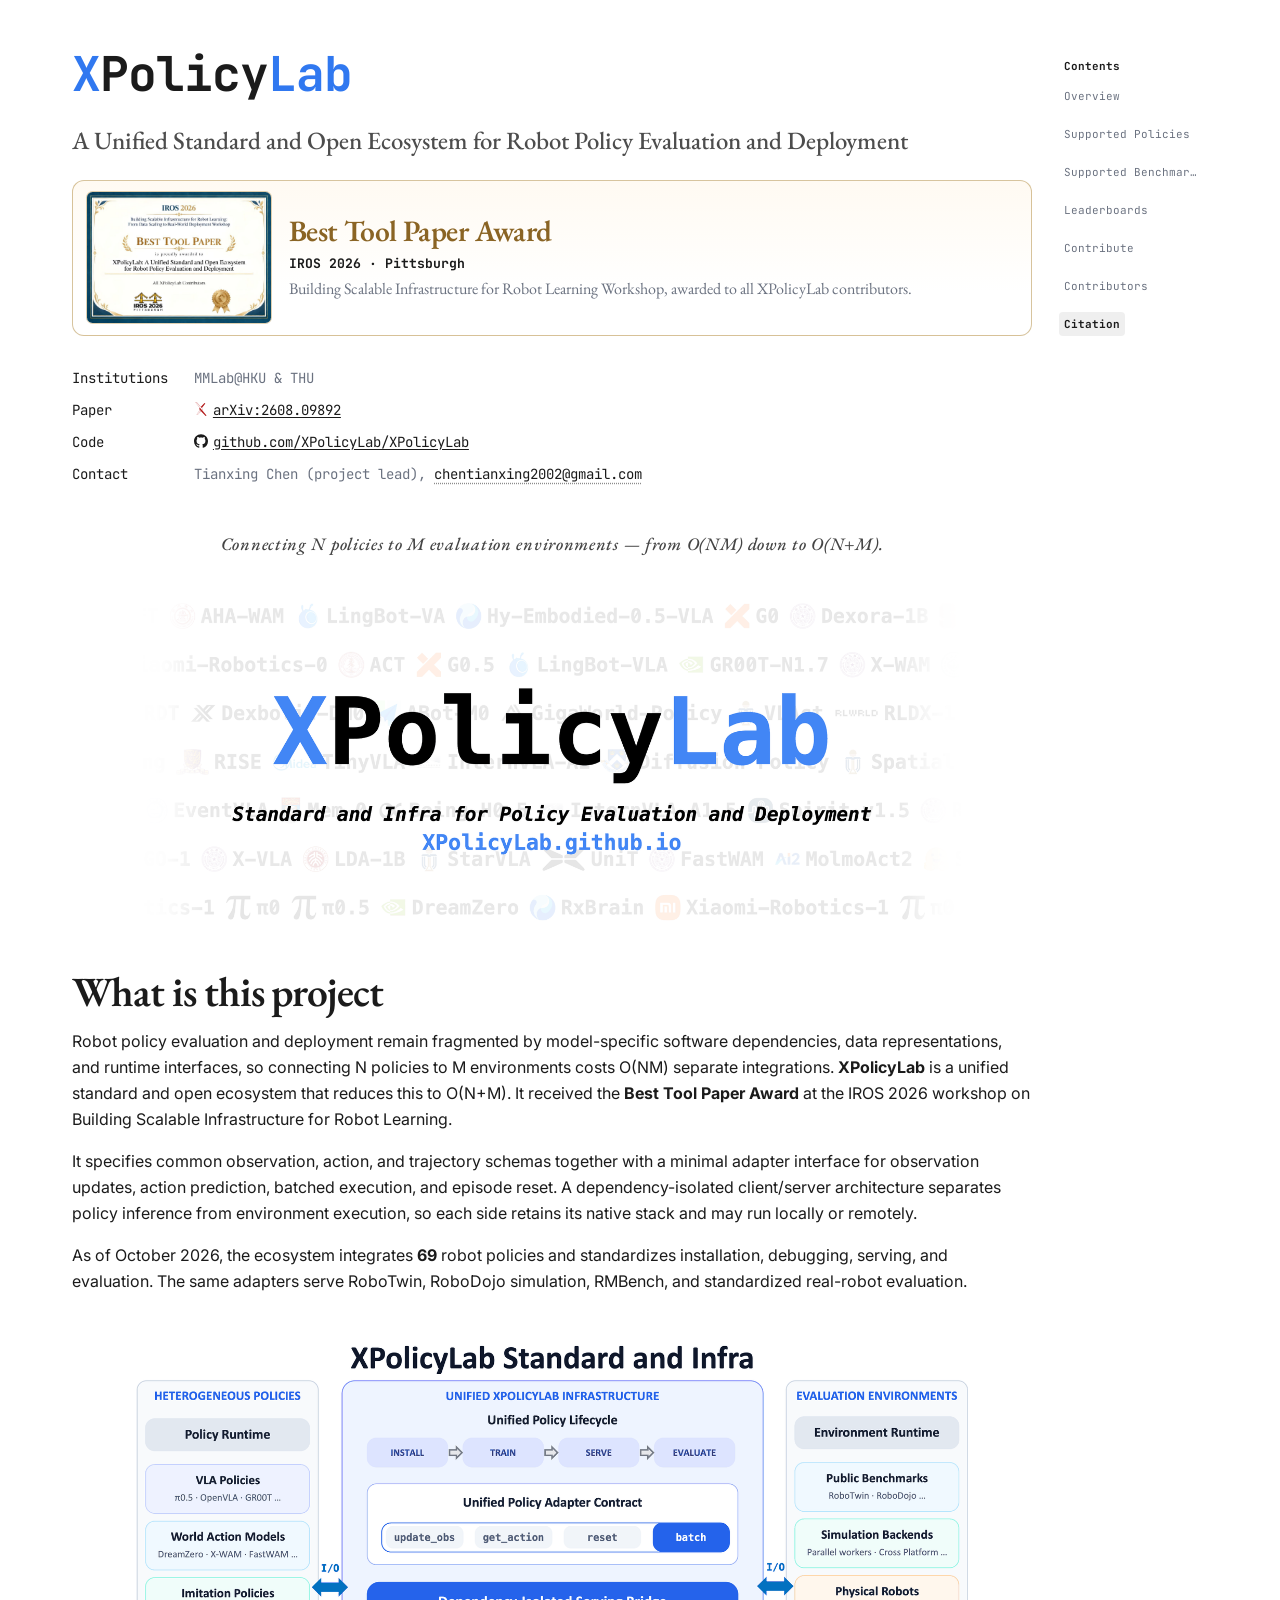
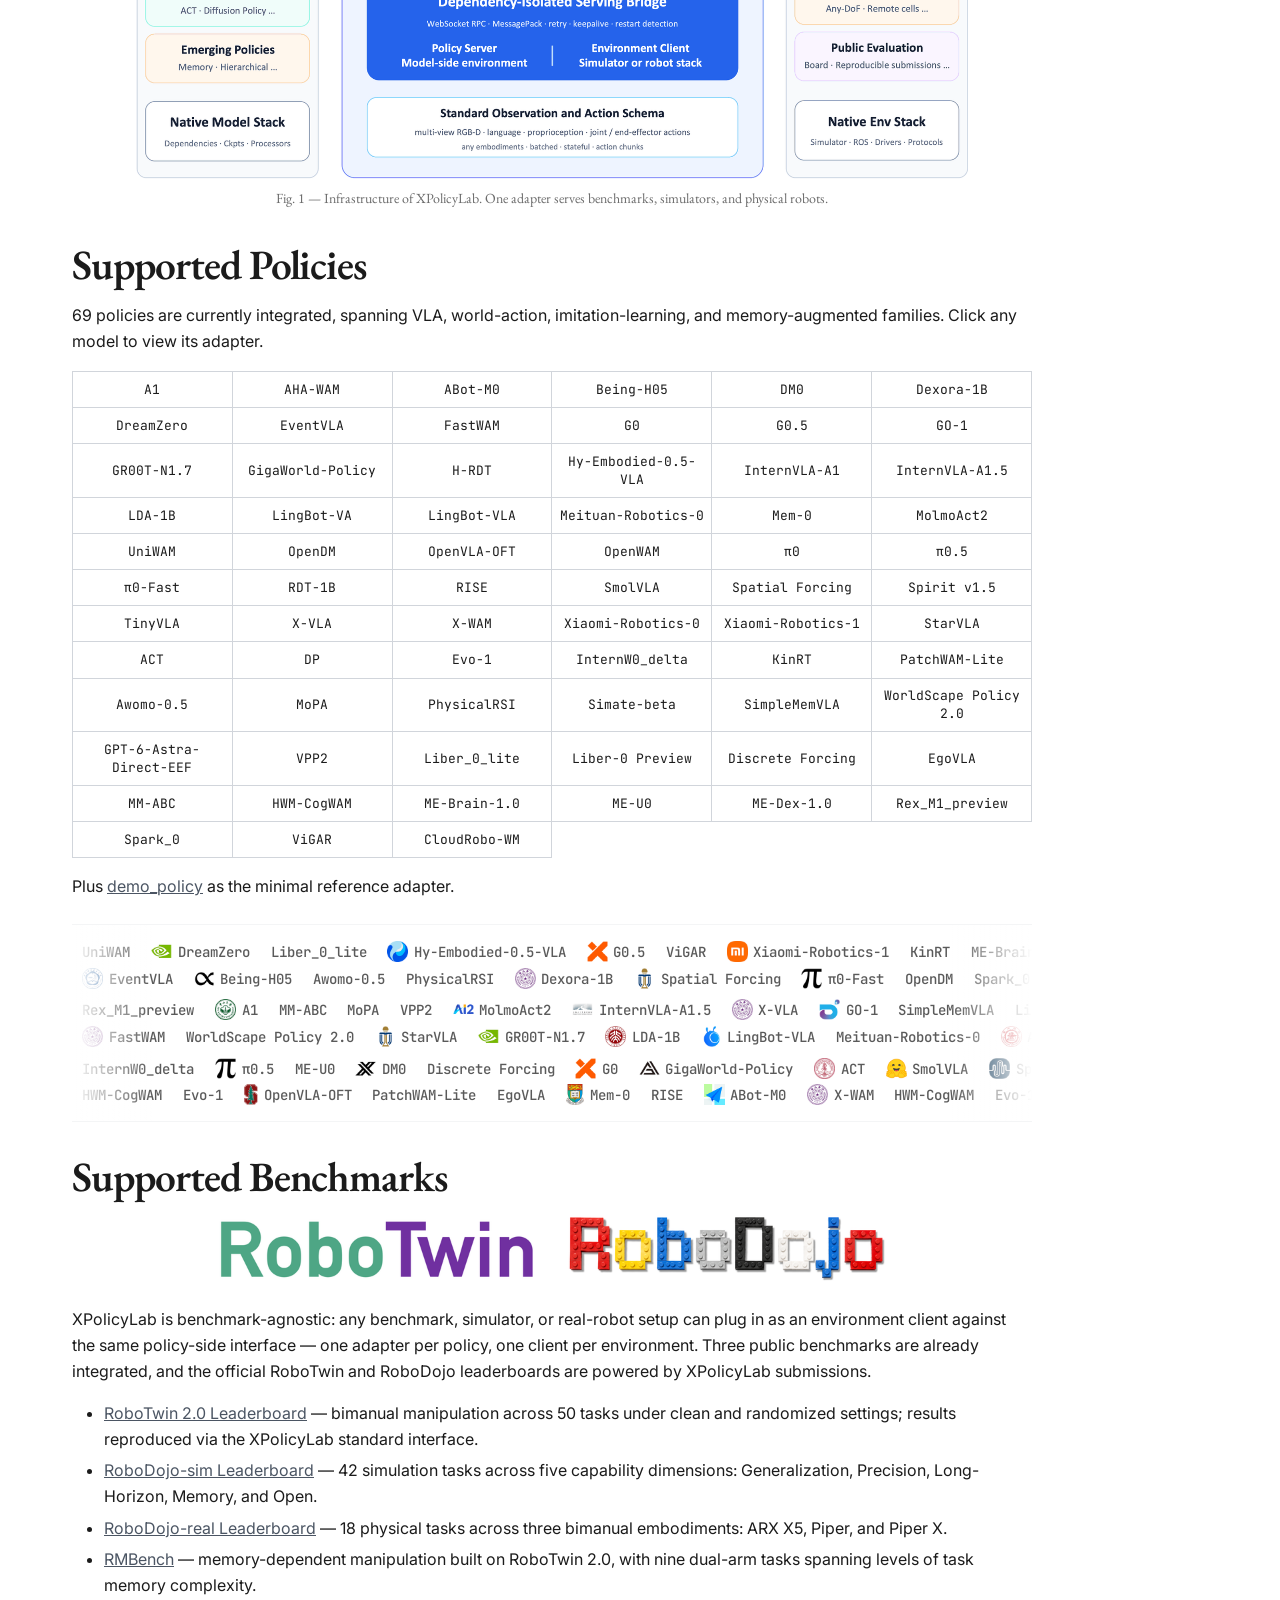
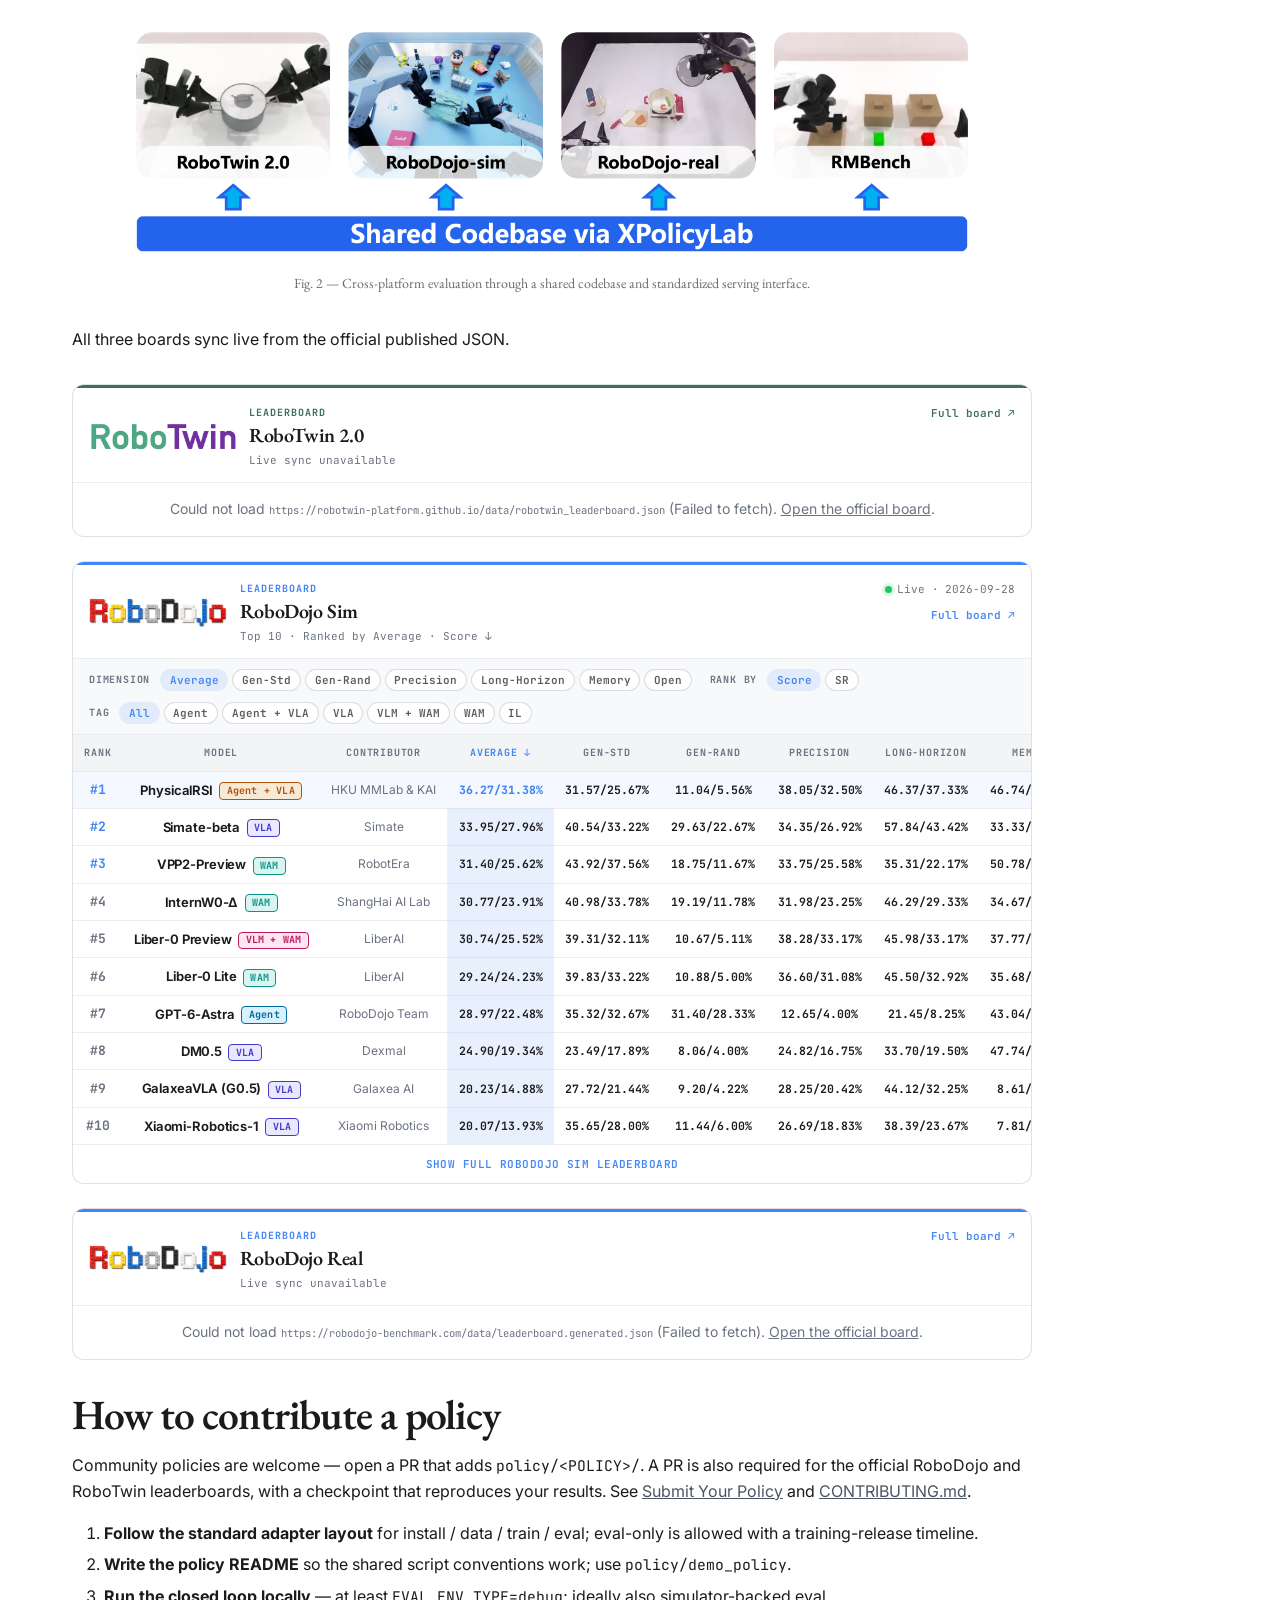
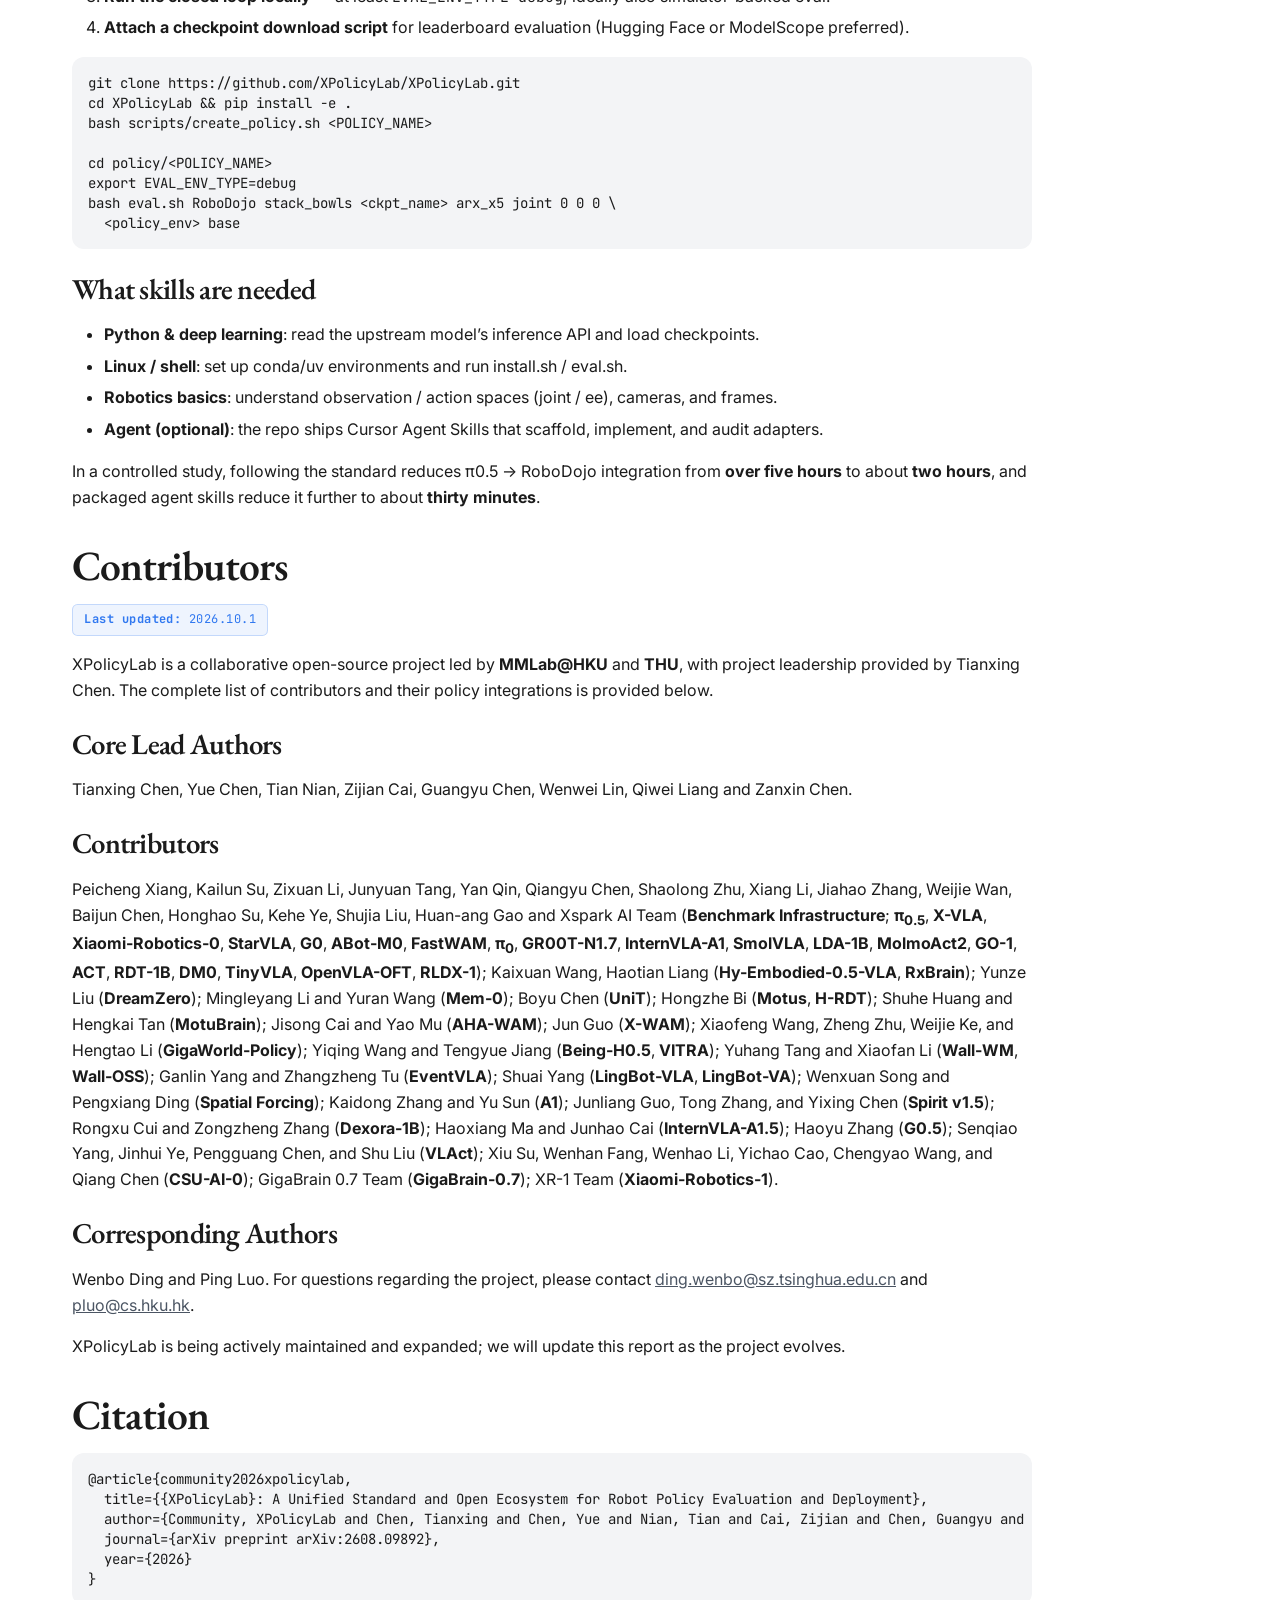
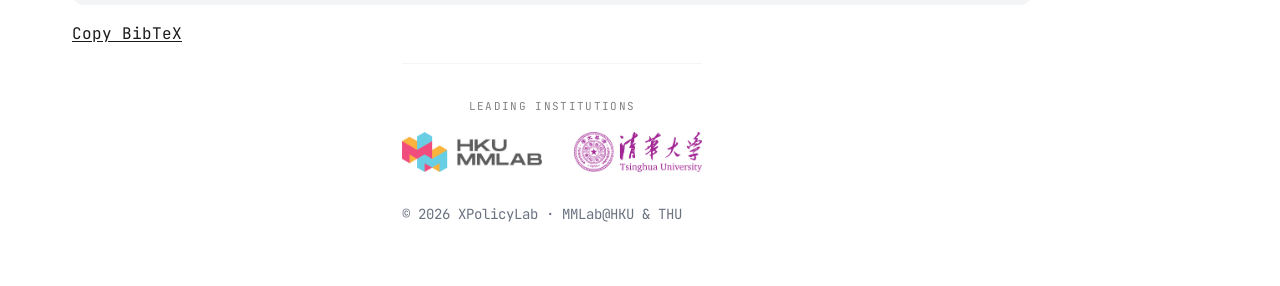
==== commit 1a22aa9f: "Sync policy list from XPolicyLab" ====
--- a/index.html
+++ b/index.html
@@ -90,7 +90,7 @@
             execution, so each side retains its native stack and may run locally or remotely.
           </p>
           <p>
-            As of October 2026, the ecosystem integrates <strong>68</strong> robot policies and standardizes
+            As of October 2026, the ecosystem integrates <strong>69</strong> robot policies and standardizes
             installation, debugging, serving, and evaluation. The same adapters serve RoboTwin,
             RoboDojo simulation, RMBench, and standardized real-robot evaluation.
           </p>
@@ -102,7 +102,7 @@
 
           <h2 id="policies">Supported Policies</h2>
           <p>
-            68 policies are currently integrated, spanning VLA, world-action, imitation-learning,
+            69 policies are currently integrated, spanning VLA, world-action, imitation-learning,
             and memory-augmented families. Click any model to view its adapter.
           </p>
           <div class="policy-table-wrap">
@@ -200,6 +200,7 @@
                 <tr>
                   <td><a href="https://github.com/XPolicyLab/XPolicyLab/tree/main/policy/Spark_0" target="_blank" rel="noopener noreferrer">Spark_0</a></td>
                   <td><a href="https://github.com/XPolicyLab/XPolicyLab/tree/main/policy/ViGAR" target="_blank" rel="noopener noreferrer">ViGAR</a></td>
+                  <td><a href="https://github.com/XPolicyLab/XPolicyLab/tree/main/policy/CloudRobo_WM" target="_blank" rel="noopener noreferrer">CloudRobo-WM</a></td>
                 </tr>
                 <!-- END POLICY TABLE -->
               </tbody>
@@ -422,7 +423,7 @@
     </div>
   </div>
 
-  <script src="js/main.js?v=8d45b767"></script>
+  <script src="js/main.js?v=cec3dd5d"></script>
   <script src="js/leaderboard/robodojo_sim.js?v=53"></script>
   <script src="js/leaderboard/widget.js?v=54"></script>
 </body>
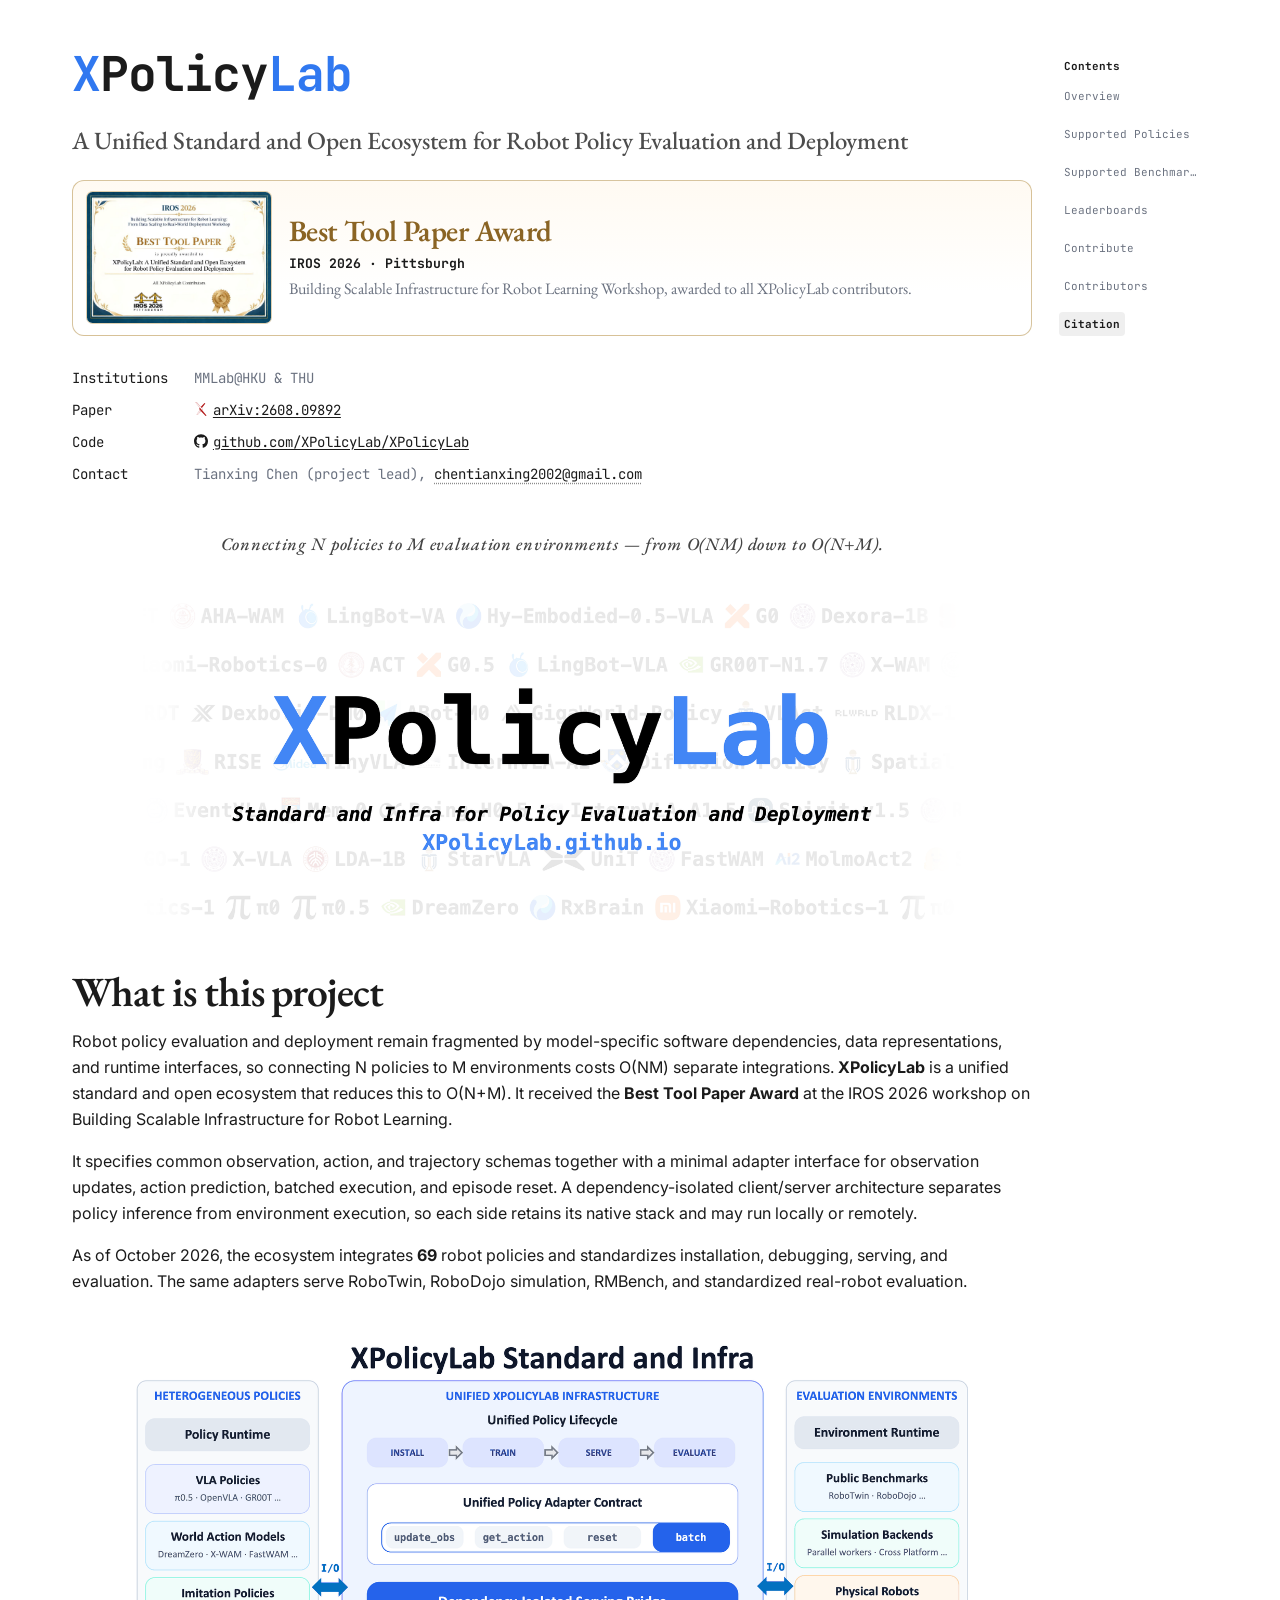
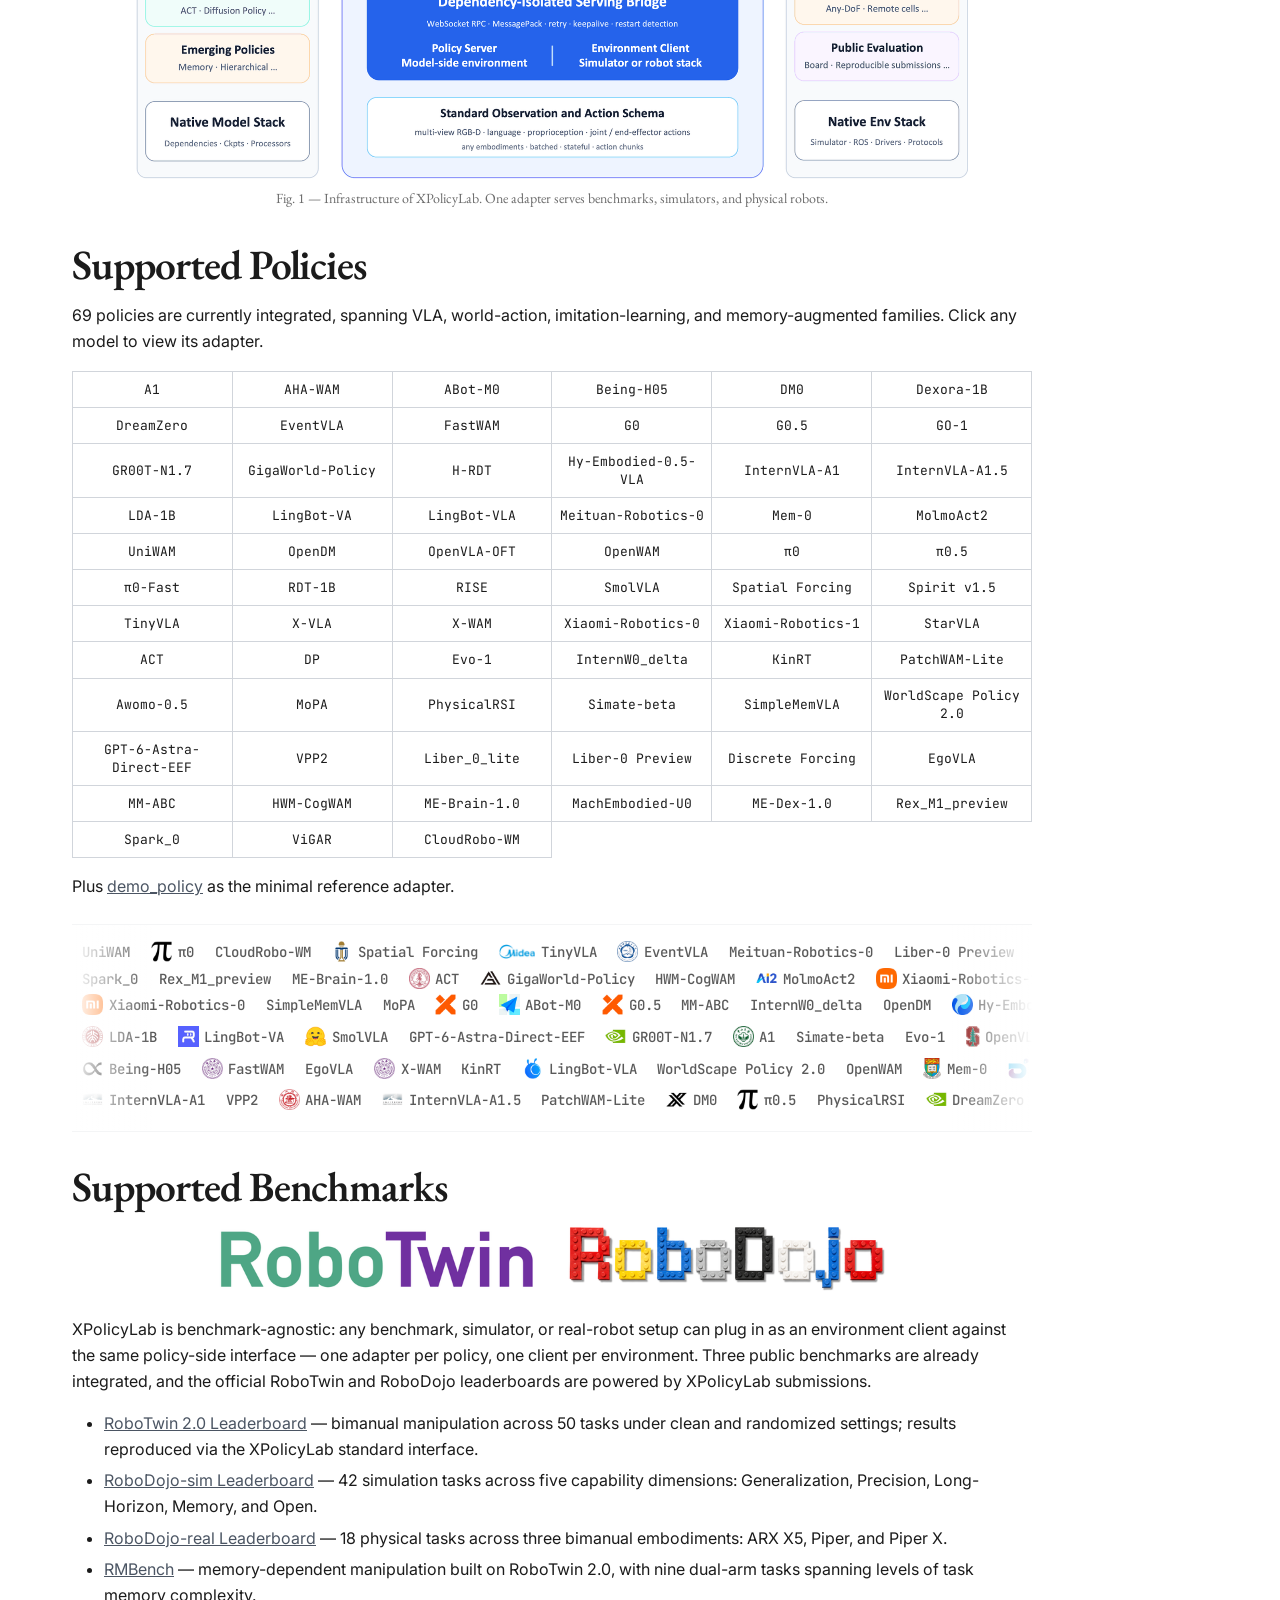
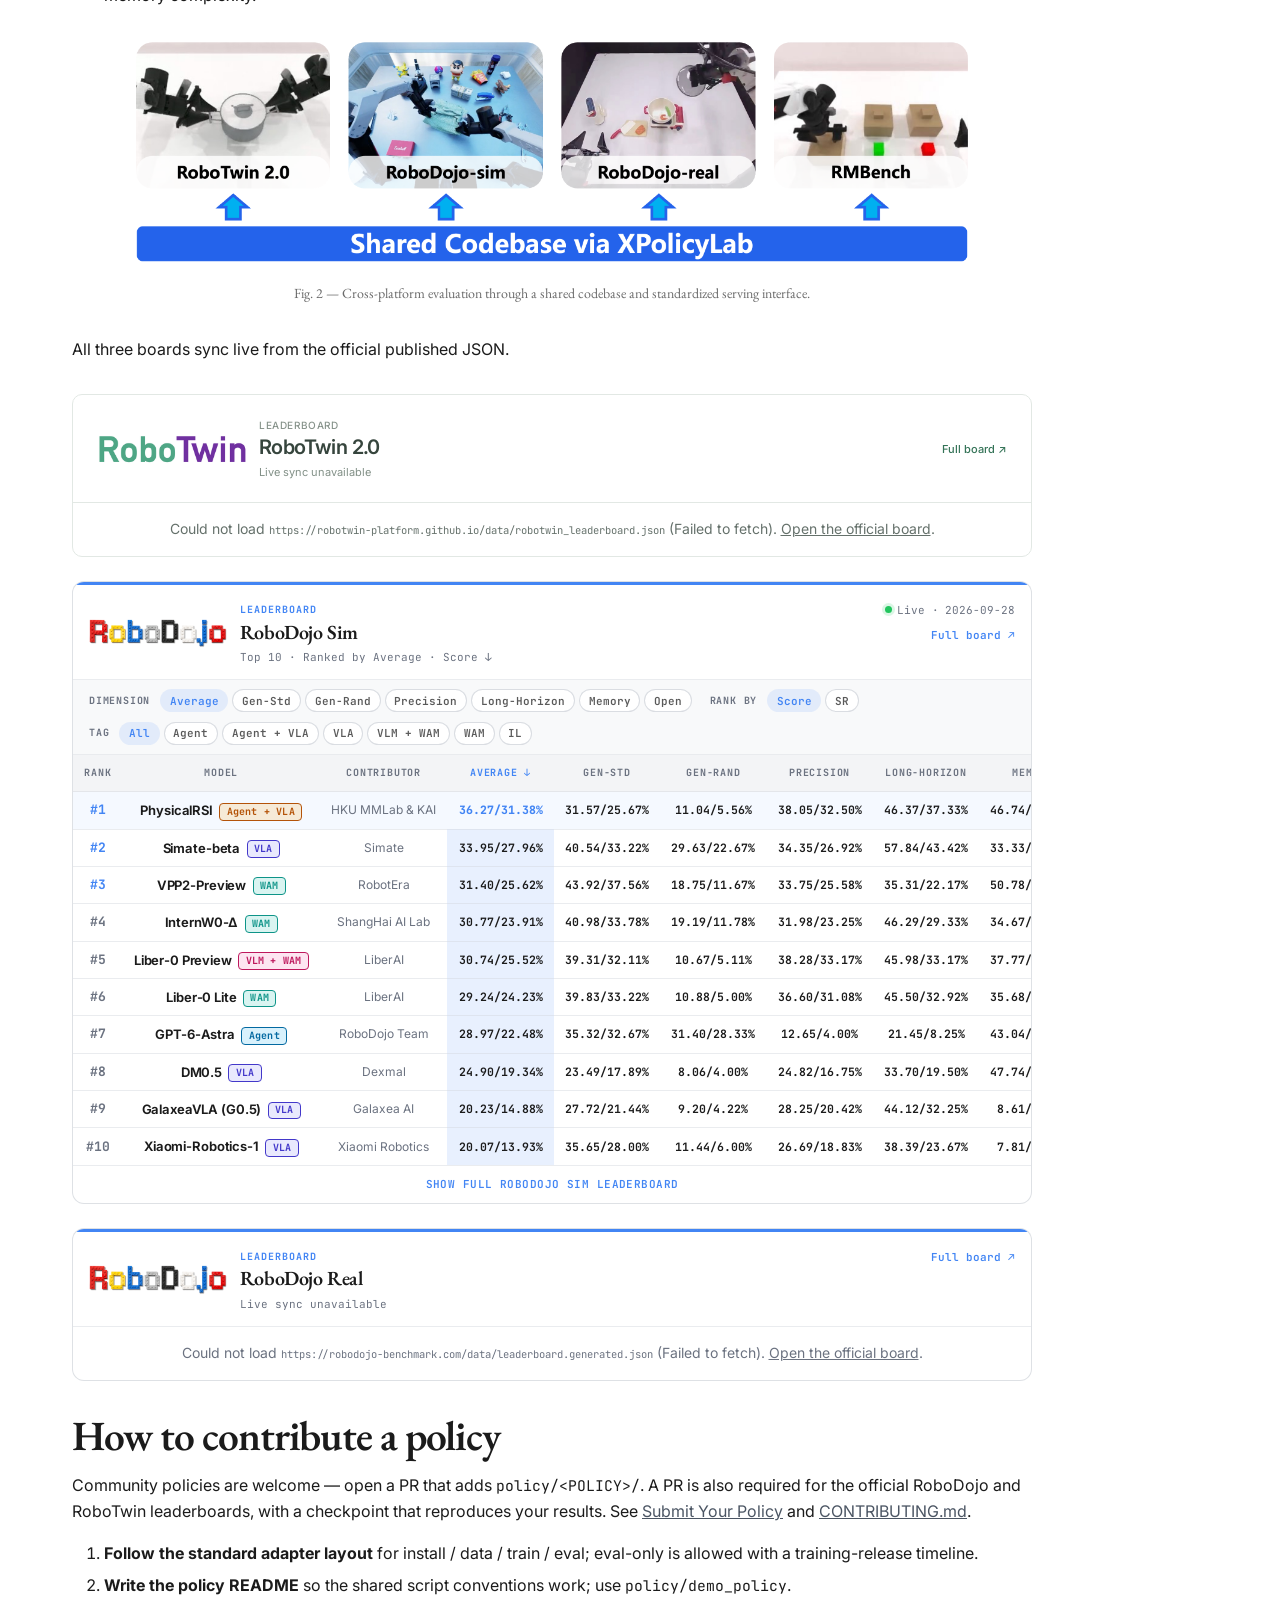
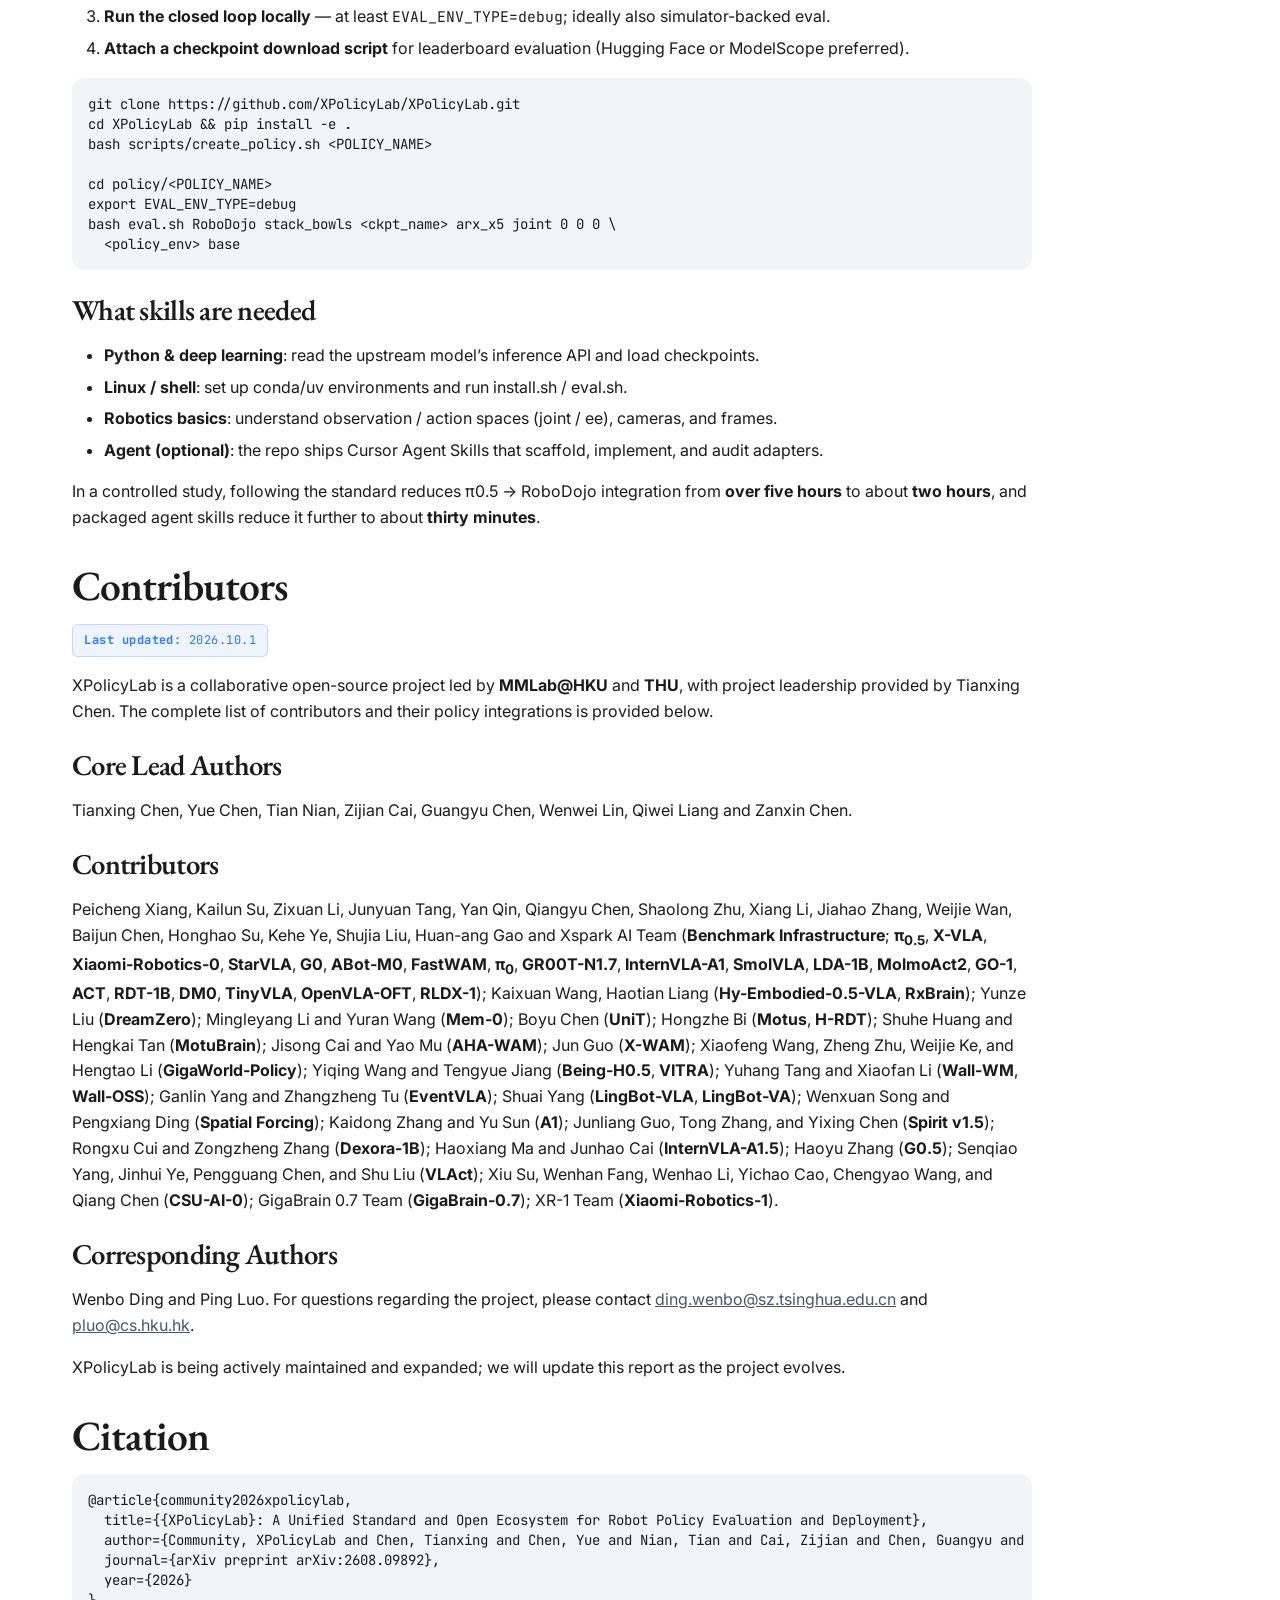
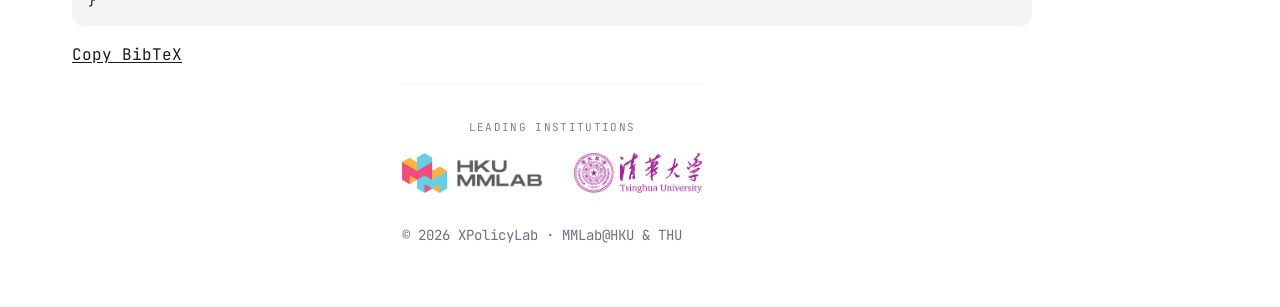
==== commit a277ab23: "Sync policy list from XPolicyLab" ====
--- a/index.html
+++ b/index.html
@@ -193,7 +193,7 @@
                   <td><a href="https://github.com/XPolicyLab/XPolicyLab/tree/main/policy/MM_ABC" target="_blank" rel="noopener noreferrer">MM-ABC</a></td>
                   <td><a href="https://github.com/XPolicyLab/XPolicyLab/tree/main/policy/HWM_CogWAM" target="_blank" rel="noopener noreferrer">HWM-CogWAM</a></td>
                   <td><a href="https://github.com/XPolicyLab/XPolicyLab/tree/main/policy/ME_Brain_1" target="_blank" rel="noopener noreferrer">ME-Brain-1.0</a></td>
-                  <td><a href="https://github.com/XPolicyLab/XPolicyLab/tree/main/policy/ME_U0" target="_blank" rel="noopener noreferrer">ME-U0</a></td>
+                  <td><a href="https://github.com/XPolicyLab/XPolicyLab/tree/main/policy/MachEmbodied-U0" target="_blank" rel="noopener noreferrer">MachEmbodied-U0</a></td>
                   <td><a href="https://github.com/XPolicyLab/XPolicyLab/tree/main/policy/ME_Dex_1_0" target="_blank" rel="noopener noreferrer">ME-Dex-1.0</a></td>
                   <td><a href="https://github.com/XPolicyLab/XPolicyLab/tree/main/policy/Rex_M1_preview" target="_blank" rel="noopener noreferrer">Rex_M1_preview</a></td>
                 </tr>
@@ -423,7 +423,7 @@
     </div>
   </div>
 
-  <script src="js/main.js?v=cec3dd5d"></script>
+  <script src="js/main.js?v=4262dd2b"></script>
   <script src="js/leaderboard/robodojo_sim.js?v=53"></script>
   <script src="js/leaderboard/widget.js?v=54"></script>
 </body>
--- a/css/leaderboard.css
+++ b/css/leaderboard.css
@@ -459,3 +459,51 @@
     text-align: center;
   }
 }
+
+/* RoboTwin: match the official leaderboard's green research-table style. */
+.xpl-board--robotwin {
+  --lb-accent: #347357;
+  --lb-accent-soft: #eaf2ed;
+  --lb-line: #e2e8e4;
+  --lb-ink: #25332d;
+  --lb-soft: #65716b;
+  font-family: var(--font-sans);
+  background: #fff;
+  border-radius: 10px;
+}
+.xpl-board--robotwin .xpl-board__head { padding: 20px 24px; border-top: 0; border-bottom-color: var(--lb-line); align-items: center; }
+.xpl-board--robotwin .xpl-board__logo { height: 30px; }
+.xpl-board--robotwin .xpl-board__head h3 { font-family: var(--font-sans); font-size: 20px; font-weight: 600; letter-spacing: -.03em; color: #36453d; }
+.xpl-board--robotwin .xpl-board__kicker { font-family: var(--font-sans); font-size: 10px; font-weight: 500; letter-spacing: .06em; color: #87938b; }
+.xpl-board--robotwin .xpl-board__meta,
+.xpl-board--robotwin .xpl-board__live { font-family: var(--font-sans); font-size: 11px; color: #829087; }
+.xpl-board--robotwin .xpl-board__dot { width: 5px; height: 5px; background: #65a487; box-shadow: none; }
+.xpl-board--robotwin .xpl-board__more,
+.xpl-board--robotwin .xpl-board__foot { font-family: var(--font-sans); font-size: 11px; font-weight: 500; }
+.xpl-board--robotwin .xpl-board__toolbar { padding: 14px 24px; background: #fff; border-bottom-color: var(--lb-line); }
+.xpl-board--robotwin .xpl-board__chips { gap: 3px; }
+.xpl-board--robotwin .xpl-board__chip { min-height: 32px; padding: 6px 10px; border-radius: 5px; border: 1px solid transparent; background: transparent; font-family: var(--font-sans); font-size: 11px; font-weight: 500; color: #68786e; }
+.xpl-board--robotwin .xpl-board__chip.is-active { background: #eaf2ed; border-color: #dbe8df; color: #2c6c4c; }
+.xpl-board--robotwin .xpl-board__chip:hover { background: #f0f5f1; border-color: #dbe8df; }
+.xpl-board--robotwin button:focus-visible { outline: 2px solid #65a487; outline-offset: 3px; }
+.xpl-board--robotwin .xpl-board__table th,
+.xpl-board--robotwin .xpl-board__table td { padding: 12px; text-align: center; border-bottom-color: #edf0ee; font-variant-numeric: tabular-nums; }
+.xpl-board--robotwin .xpl-board__table thead th { height: 42px; font-family: var(--font-sans); font-size: 11px; font-weight: 500; letter-spacing: 0; text-transform: none; background: #f5f8f6; color: #718177; }
+.xpl-board--robotwin .xpl-board__table thead th.is-sorted { background: #eaf2ec; color: #35704f; box-shadow: inset 0 -2px #79aa8c; }
+.xpl-board--robotwin .xpl-board__table tbody tr:hover td { background-color: #f7faf8; }
+.xpl-board--robotwin .xpl-board__method { font-size: 13px; font-weight: 600; letter-spacing: -.015em; }
+.xpl-board--robotwin .xpl-board__who { font-size: 11px; font-weight: 400; color: #7d8981; }
+.xpl-board--robotwin .xpl-board__rank { font-family: var(--font-sans); font-size: 11px; font-weight: 400; color: #8d9891; }
+.xpl-board--robotwin .xpl-board__rank.is-top { color: #35704f; font-weight: 600; }
+.xpl-board--robotwin .xpl-board__score { font-family: var(--font-sans); font-size: 12px; font-weight: 500; color: #56695d; }
+.xpl-board--robotwin .xpl-board__score.is-avg { font-weight: 700; color: #386c4e; }
+.xpl-board--robotwin .xpl-board__badge { font-family: var(--font-sans); font-size: 10px; font-weight: 400; letter-spacing: 0; padding: 2px 6px; border: 0; border-radius: 4px; background: #f0f5f1; color: #74867a; }
+.xpl-board--robotwin .xpl-board__badge--sft { color: #8d9190; background: #f4f5f4; }
+@media (max-width: 640px) {
+  .xpl-board--robotwin .xpl-board__head { padding: 16px; }
+  .xpl-board--robotwin .xpl-board__logo { height: 25px; }
+  .xpl-board--robotwin .xpl-board__head h3 { font-size: 17px; }
+  .xpl-board--robotwin .xpl-board__toolbar { padding: 12px 16px; }
+  .xpl-board--robotwin .xpl-board__table th,
+  .xpl-board--robotwin .xpl-board__table td { padding: 10px; }
+}
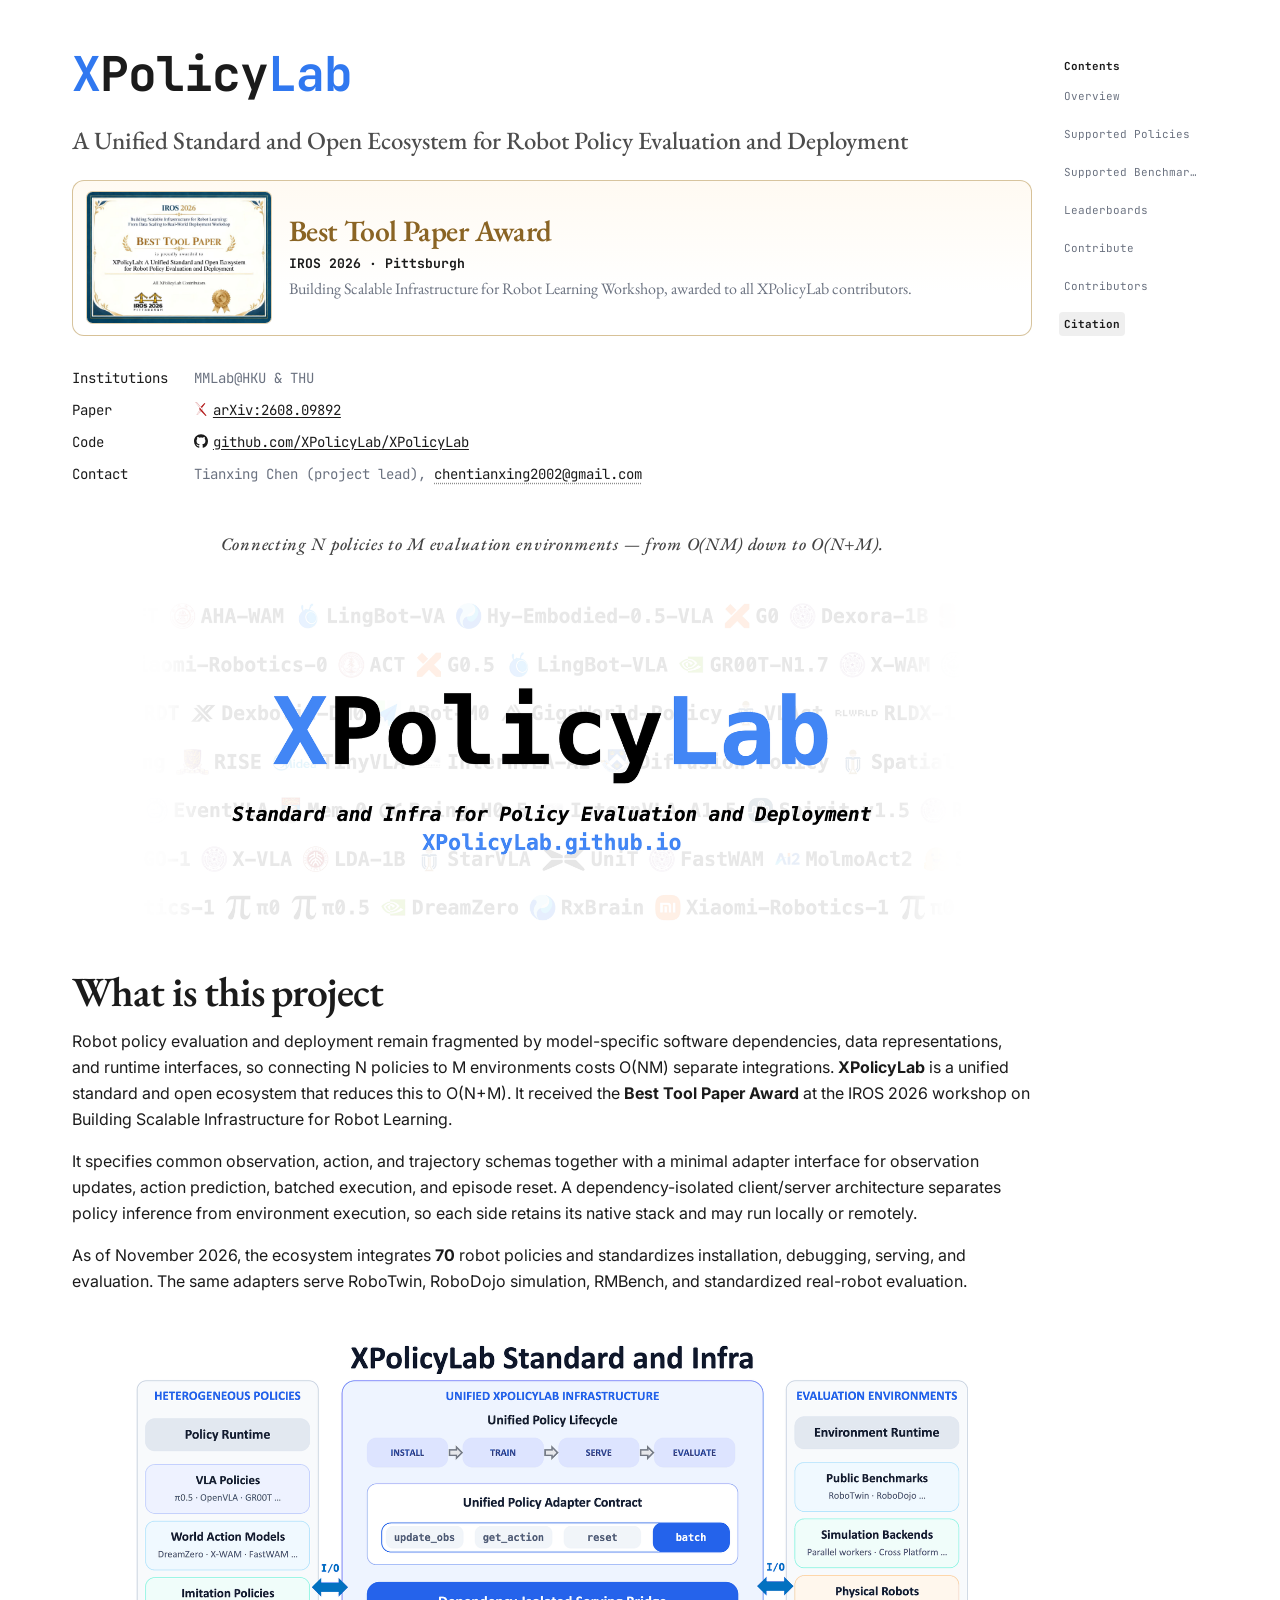
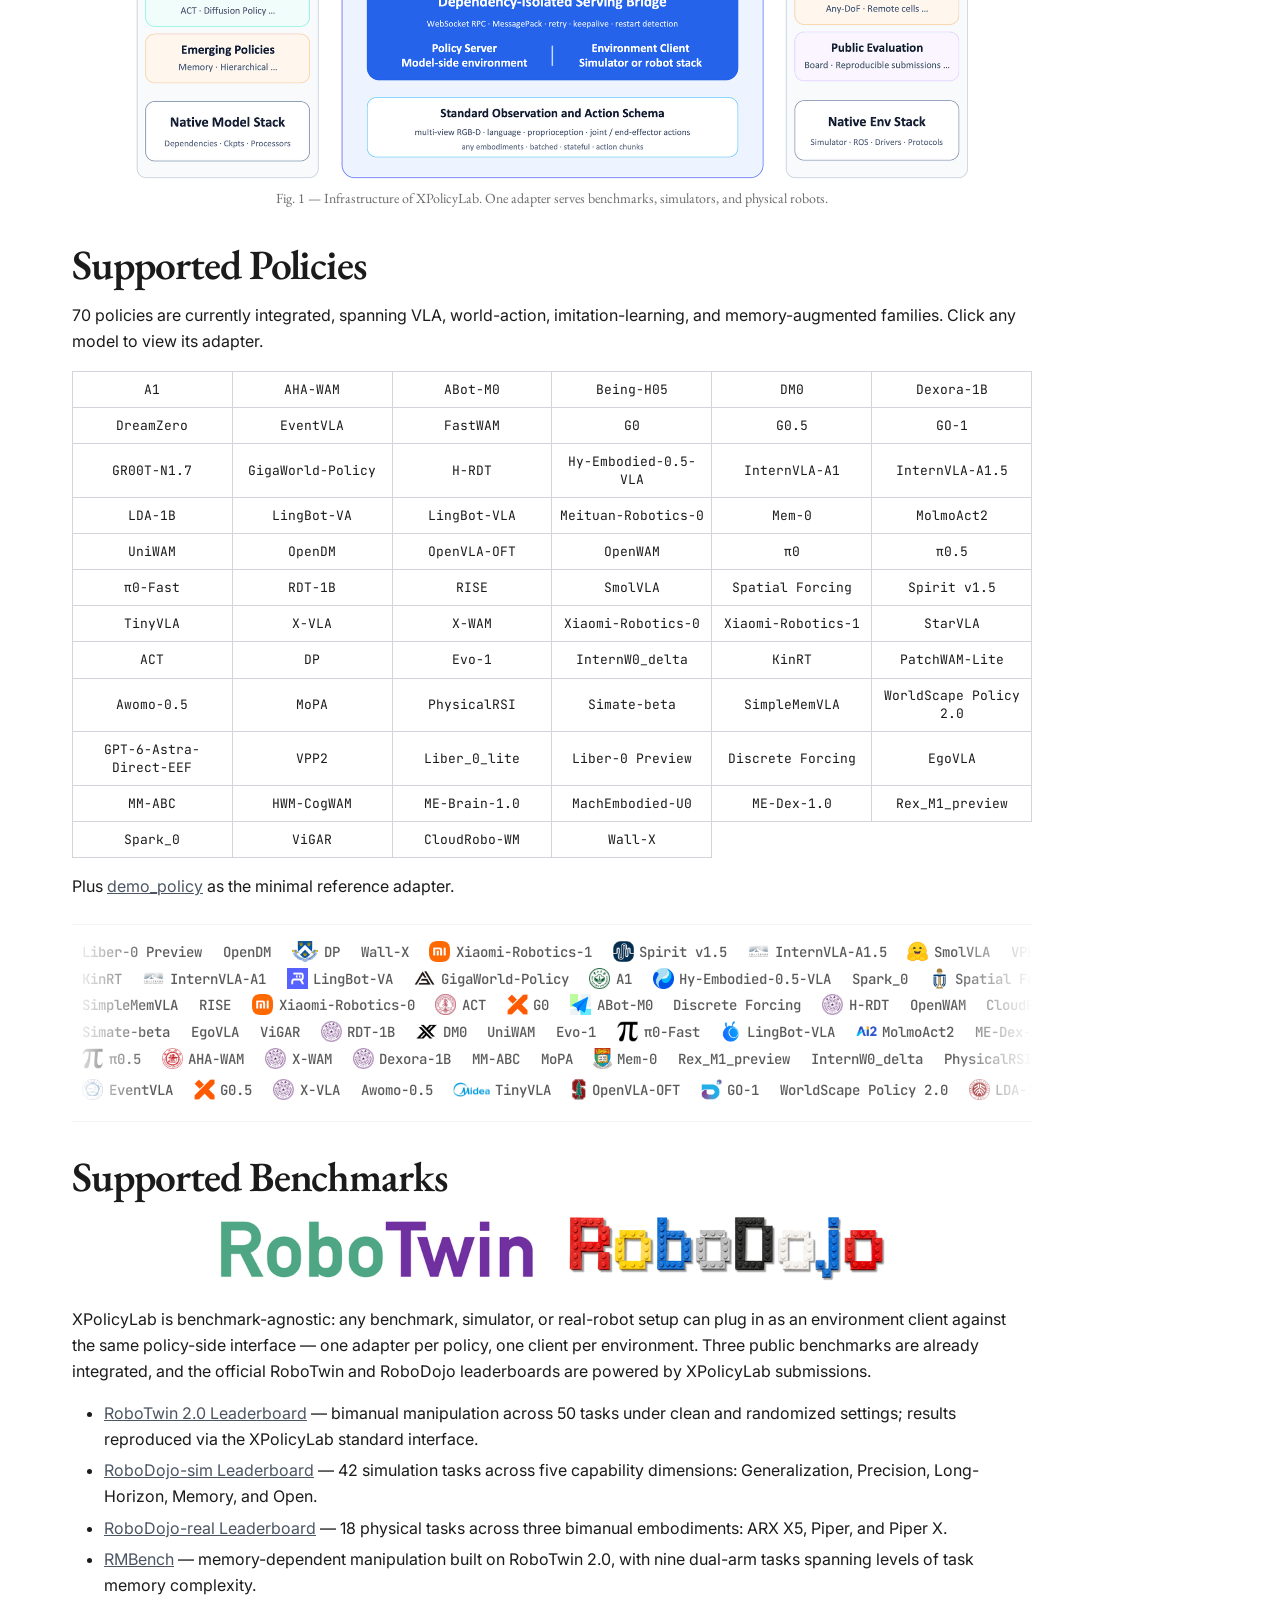
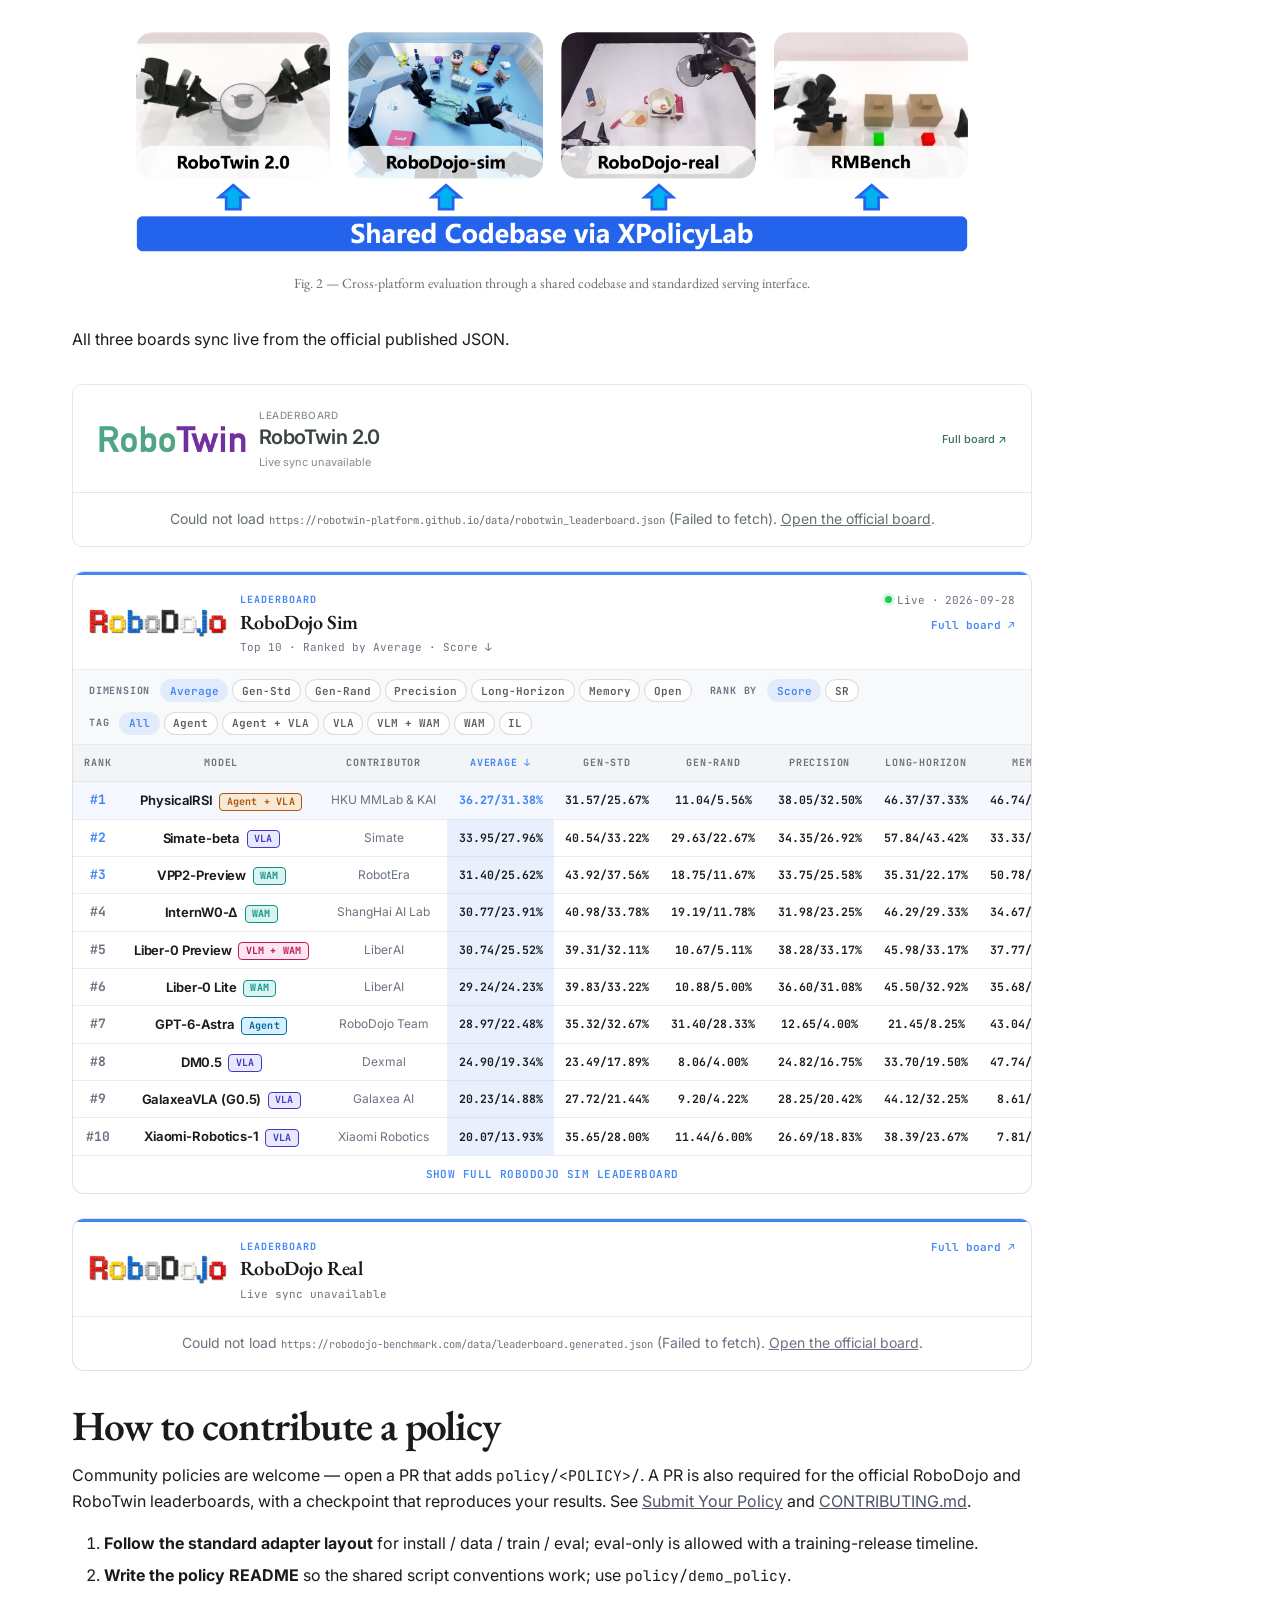
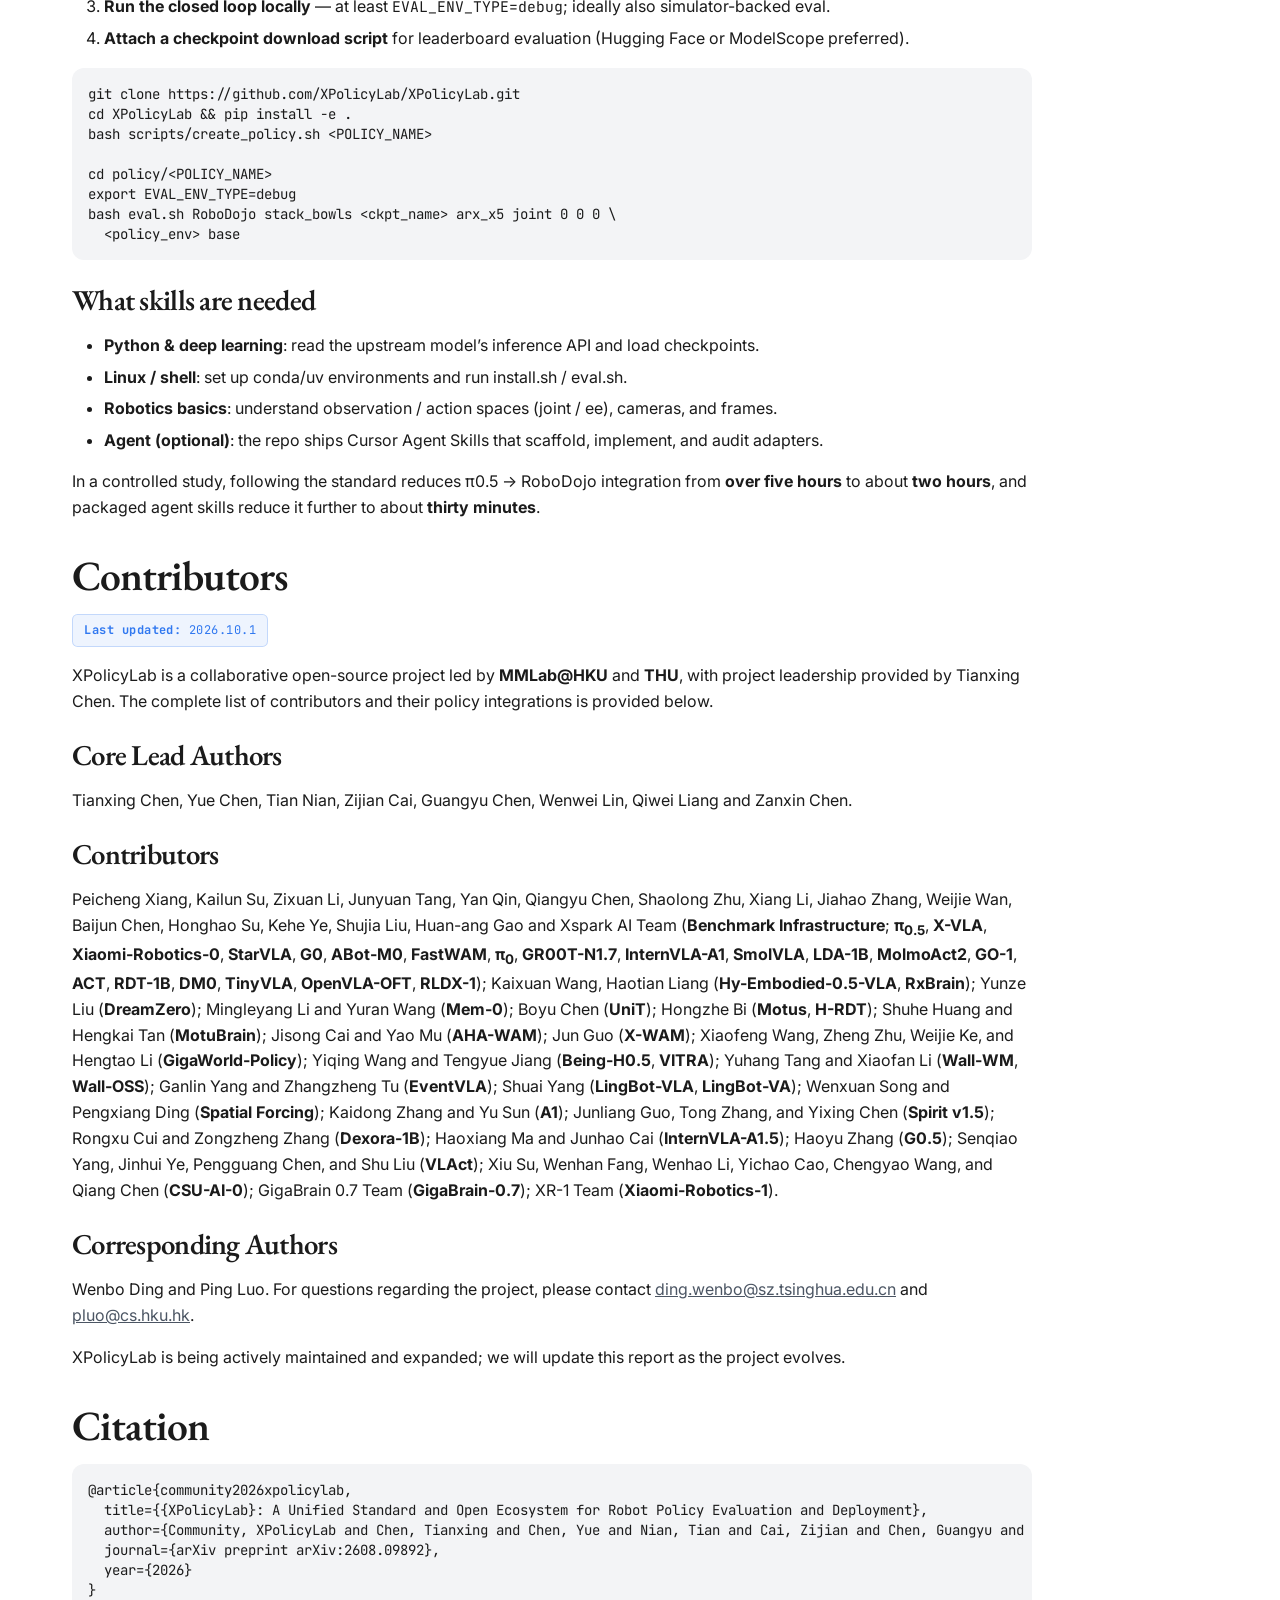
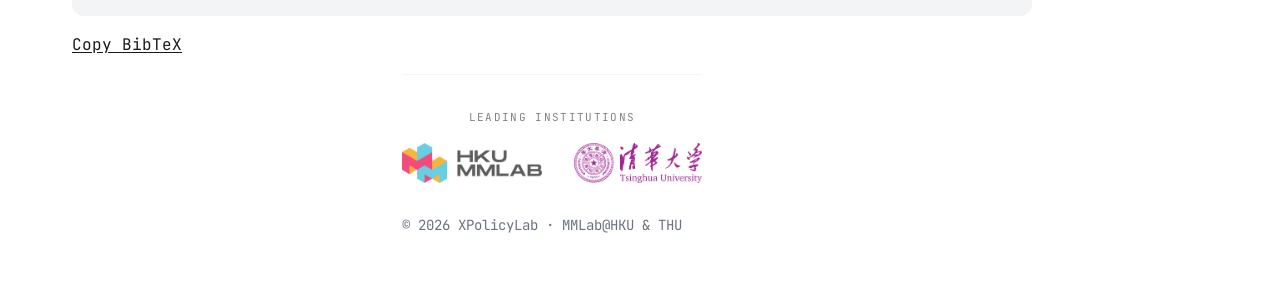
==== commit 26df4391: "Sync policy list from XPolicyLab" ====
--- a/index.html
+++ b/index.html
@@ -90,7 +90,7 @@
             execution, so each side retains its native stack and may run locally or remotely.
           </p>
           <p>
-            As of October 2026, the ecosystem integrates <strong>69</strong> robot policies and standardizes
+            As of November 2026, the ecosystem integrates <strong>70</strong> robot policies and standardizes
             installation, debugging, serving, and evaluation. The same adapters serve RoboTwin,
             RoboDojo simulation, RMBench, and standardized real-robot evaluation.
           </p>
@@ -102,7 +102,7 @@
 
           <h2 id="policies">Supported Policies</h2>
           <p>
-            69 policies are currently integrated, spanning VLA, world-action, imitation-learning,
+            70 policies are currently integrated, spanning VLA, world-action, imitation-learning,
             and memory-augmented families. Click any model to view its adapter.
           </p>
           <div class="policy-table-wrap">
@@ -201,6 +201,7 @@
                   <td><a href="https://github.com/XPolicyLab/XPolicyLab/tree/main/policy/Spark_0" target="_blank" rel="noopener noreferrer">Spark_0</a></td>
                   <td><a href="https://github.com/XPolicyLab/XPolicyLab/tree/main/policy/ViGAR" target="_blank" rel="noopener noreferrer">ViGAR</a></td>
                   <td><a href="https://github.com/XPolicyLab/XPolicyLab/tree/main/policy/CloudRobo_WM" target="_blank" rel="noopener noreferrer">CloudRobo-WM</a></td>
+                  <td><a href="https://github.com/XPolicyLab/XPolicyLab/tree/main/policy/WallX" target="_blank" rel="noopener noreferrer">Wall-X</a></td>
                 </tr>
                 <!-- END POLICY TABLE -->
               </tbody>
@@ -423,7 +424,7 @@
     </div>
   </div>
 
-  <script src="js/main.js?v=4262dd2b"></script>
+  <script src="js/main.js?v=b64e2ebd"></script>
   <script src="js/leaderboard/robodojo_sim.js?v=53"></script>
   <script src="js/leaderboard/widget.js?v=54"></script>
 </body>
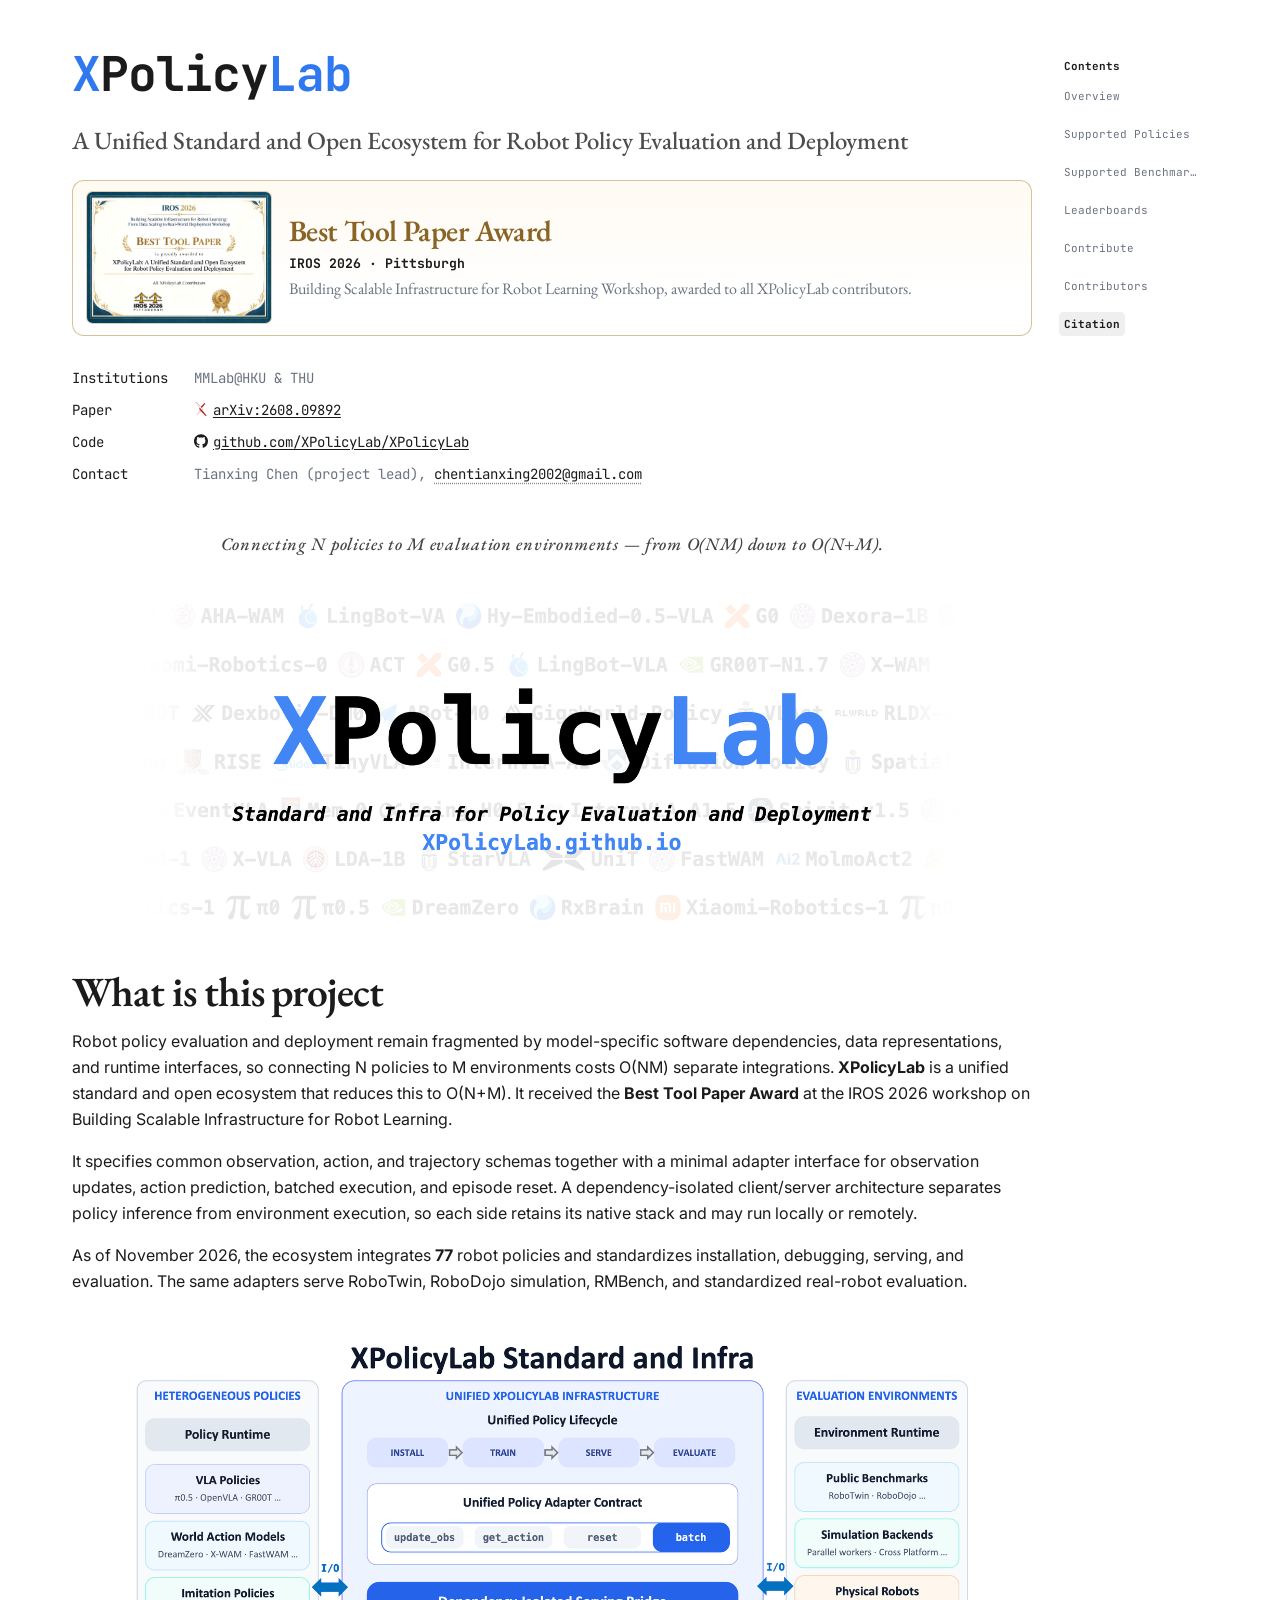
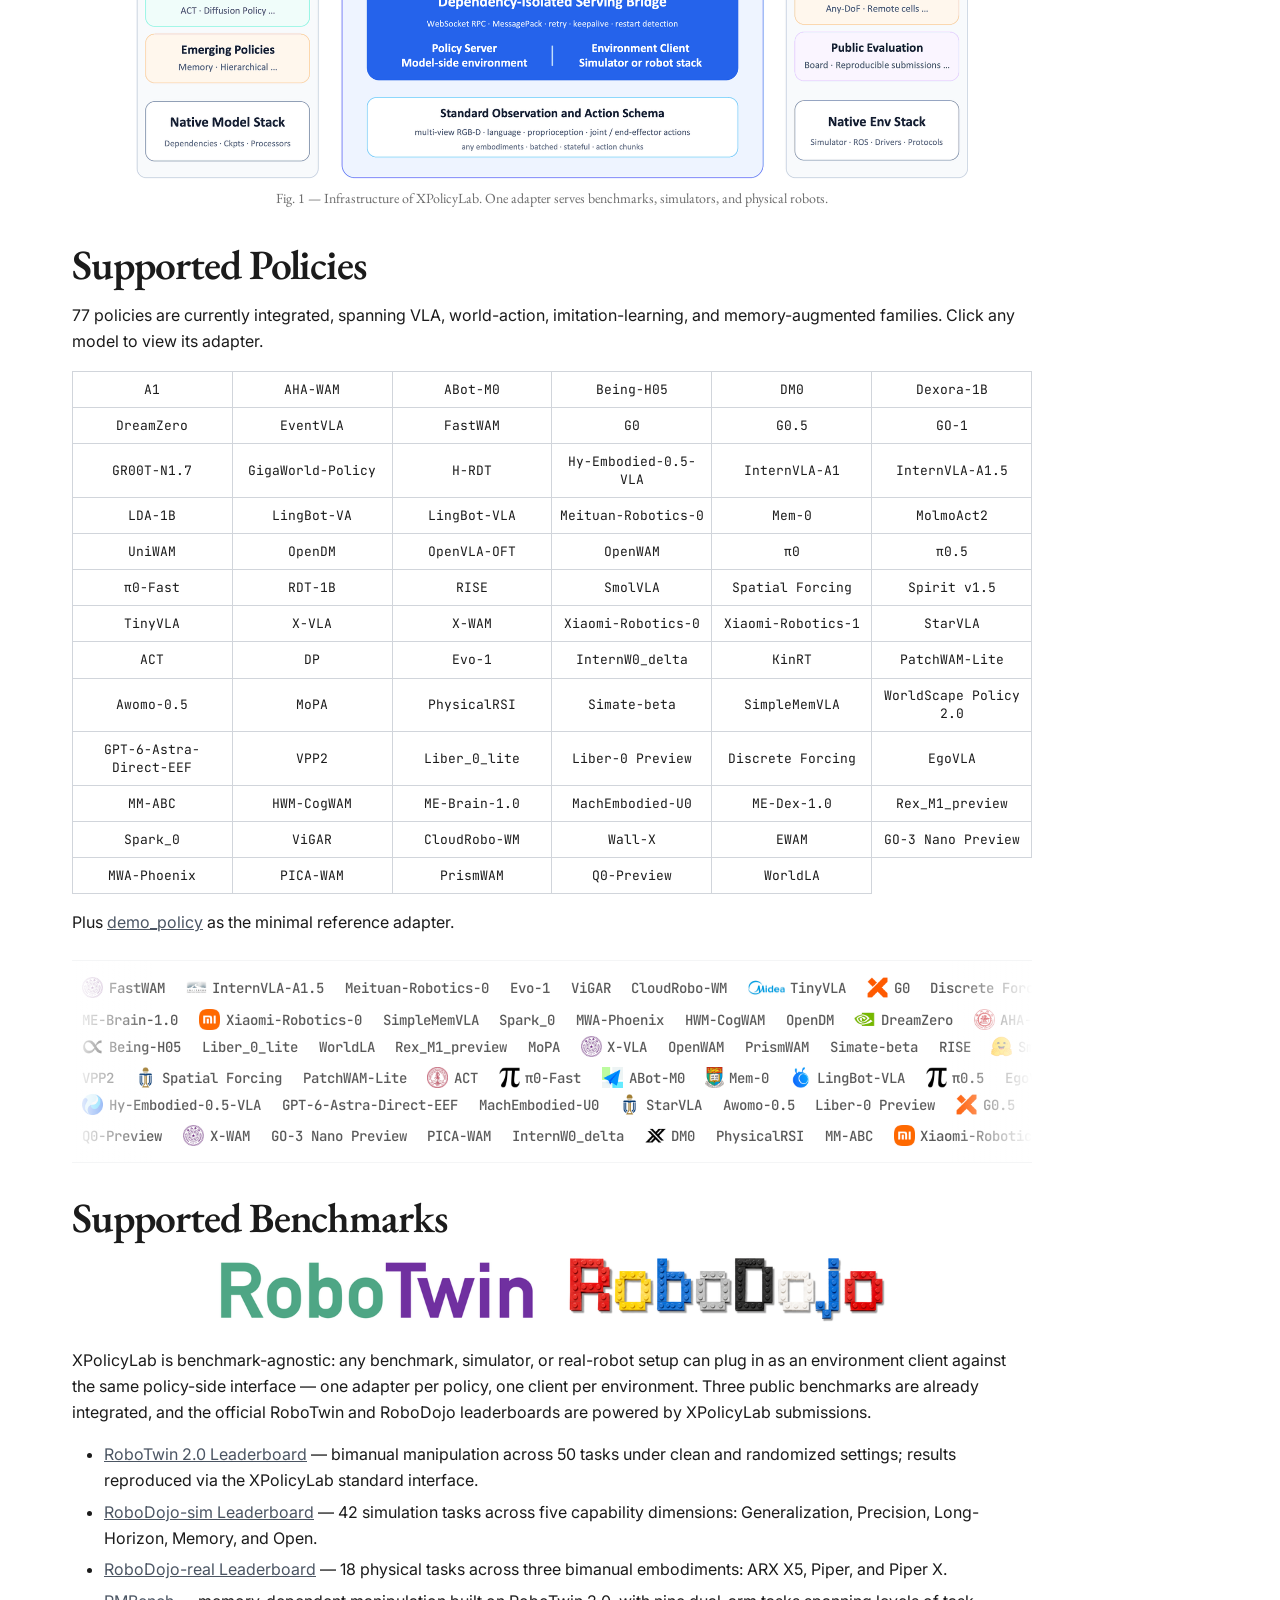
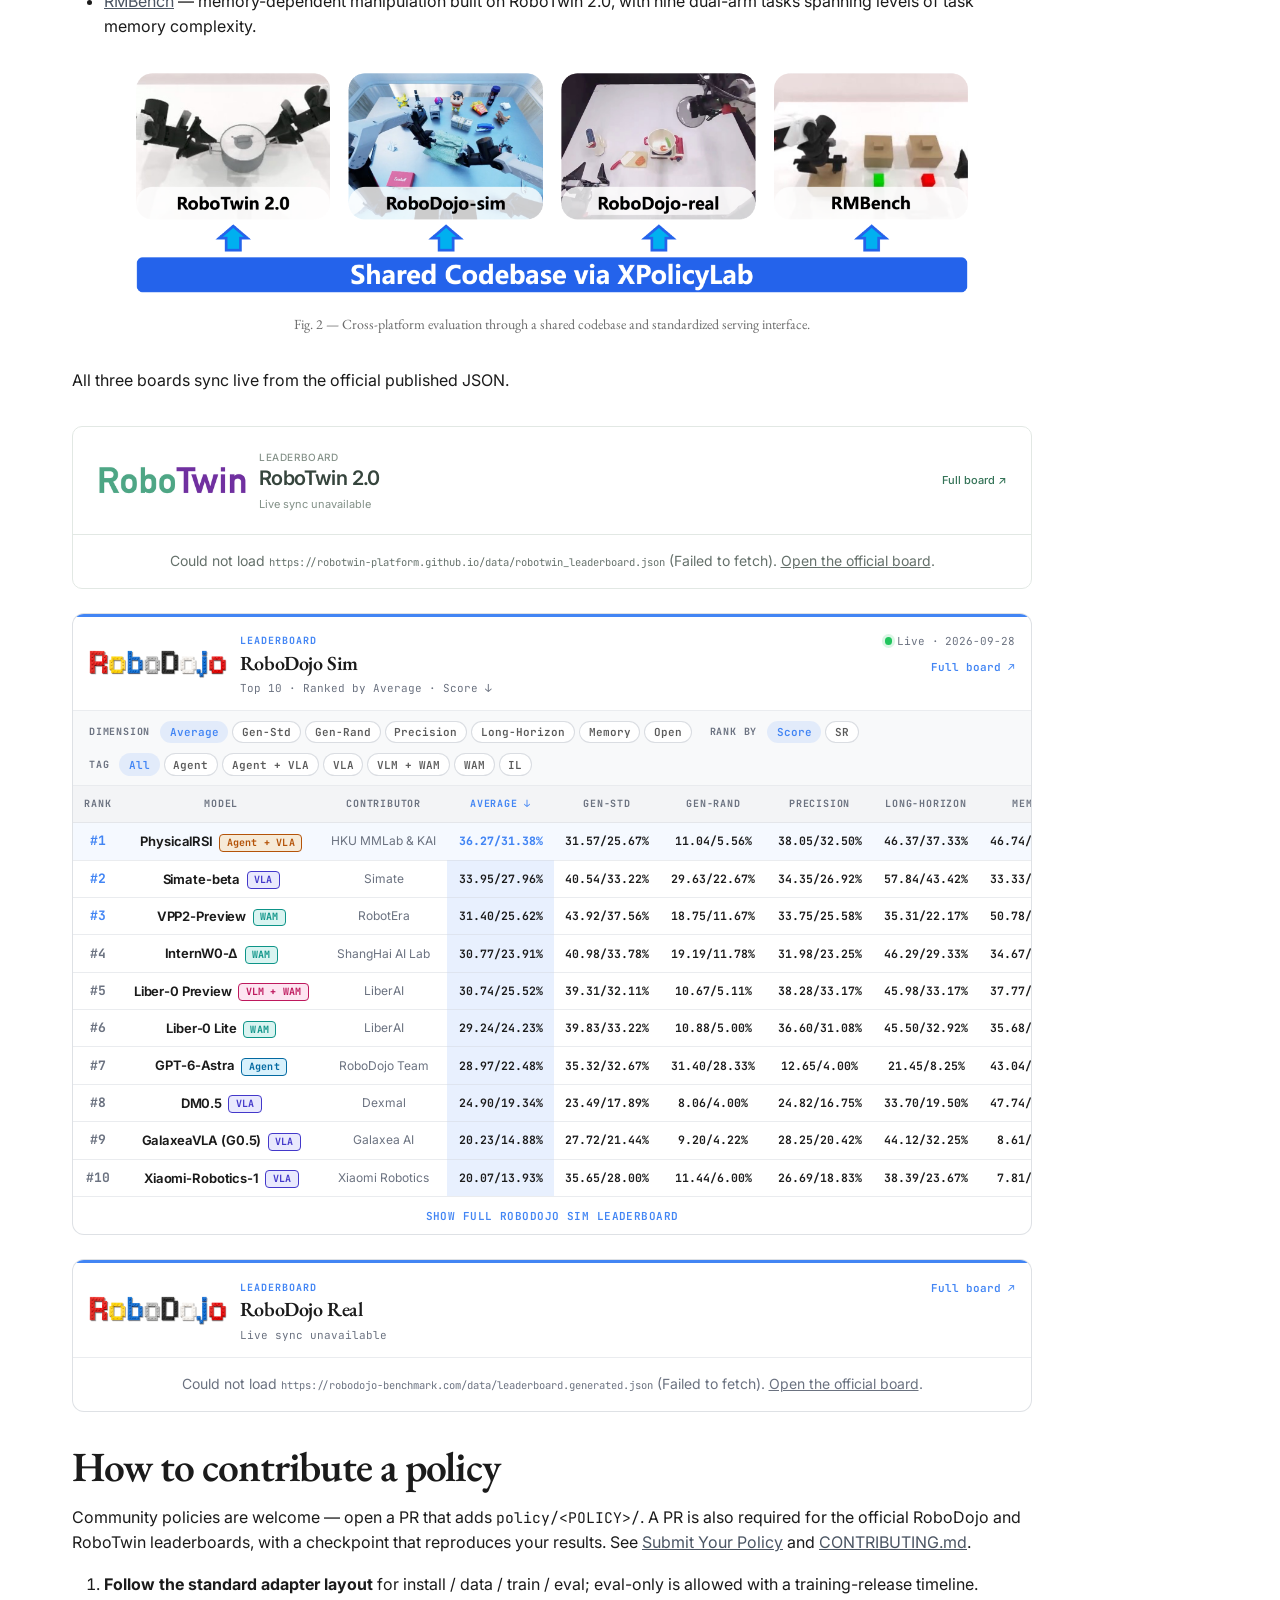
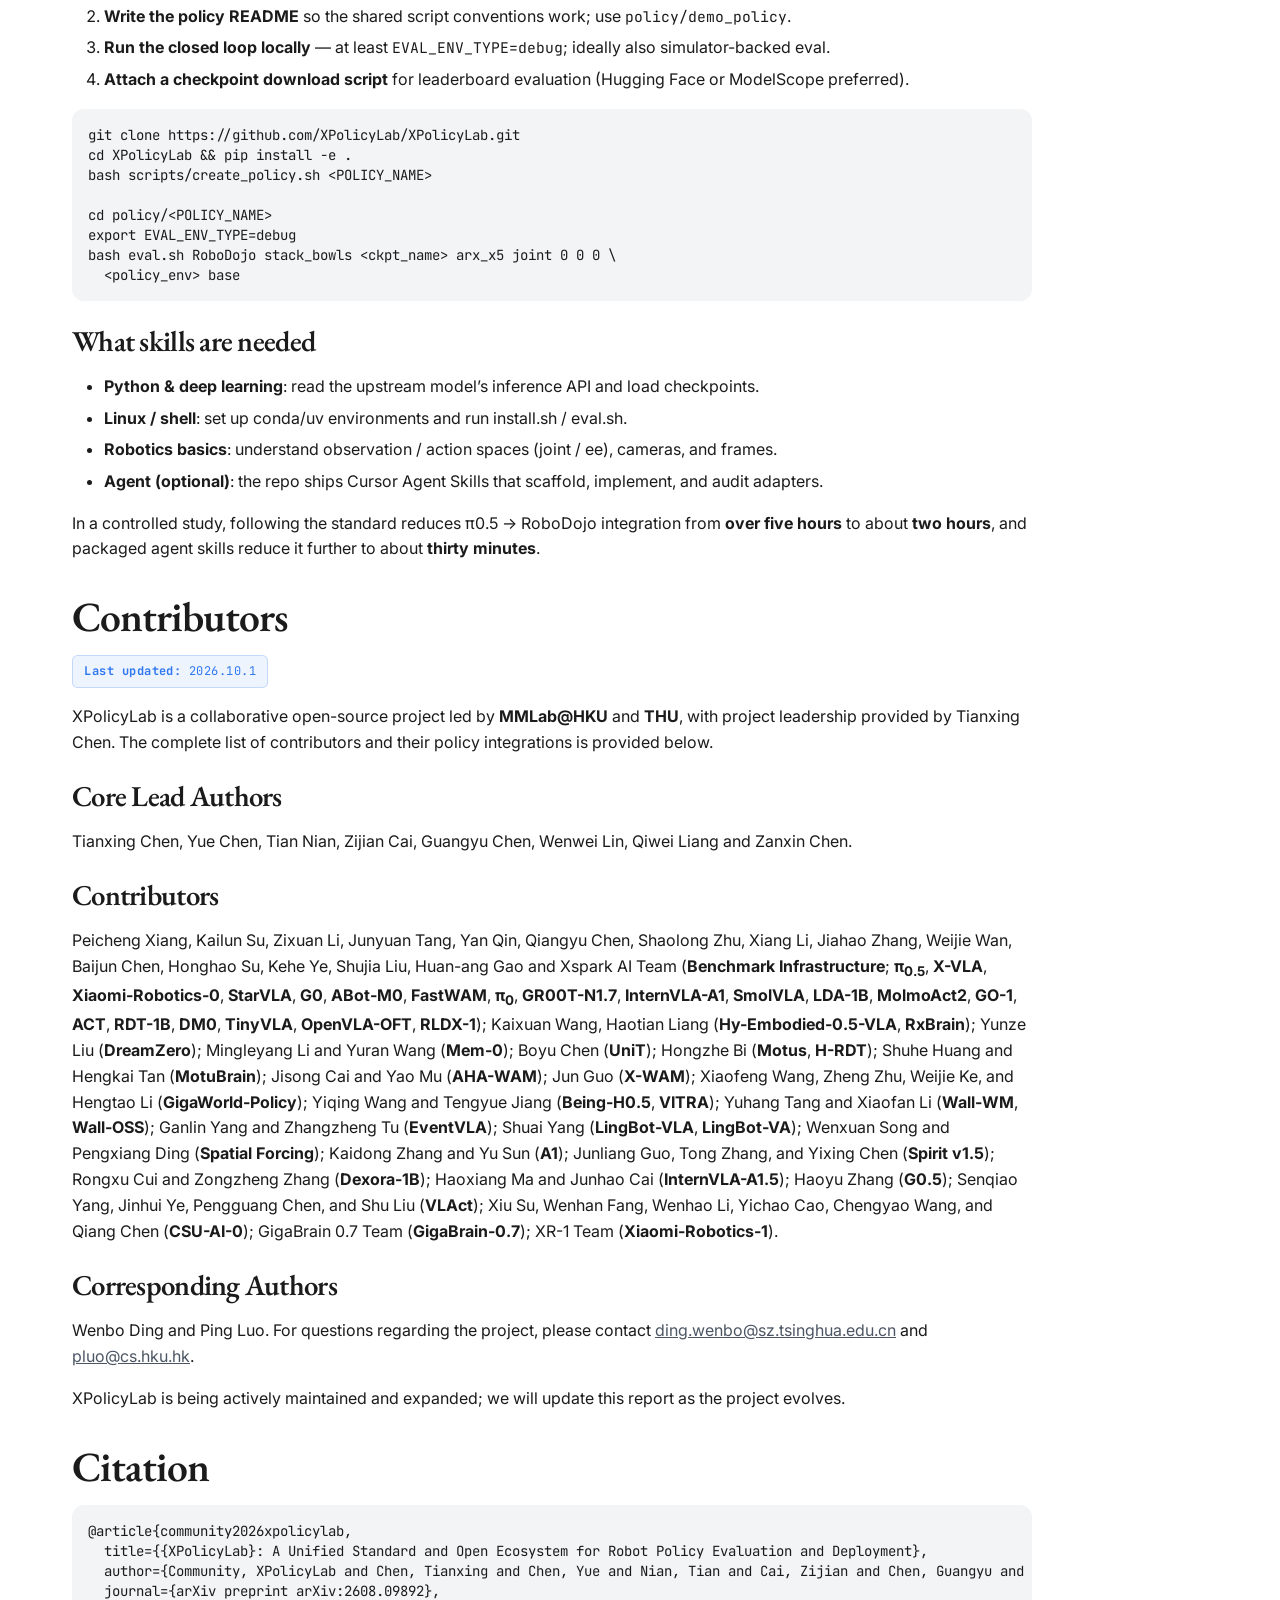
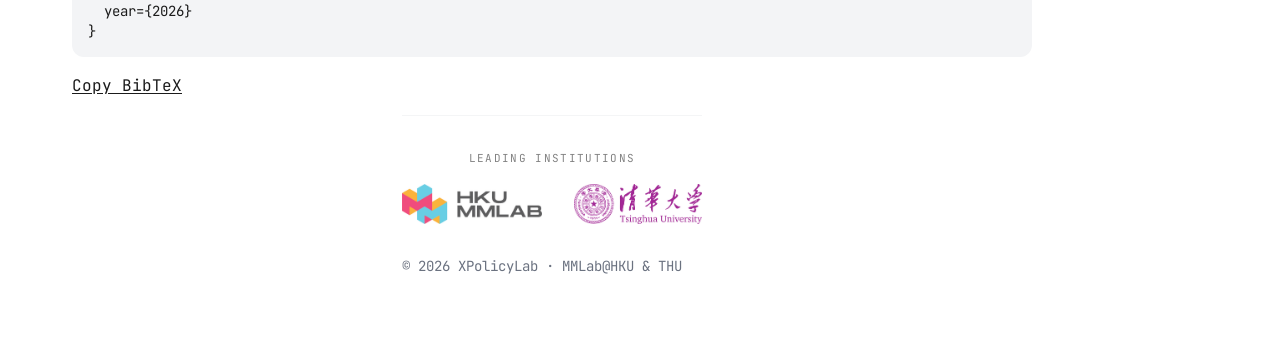
==== commit 3b846d9c: "Sync policy list from XPolicyLab" ====
--- a/index.html
+++ b/index.html
@@ -90,7 +90,7 @@
             execution, so each side retains its native stack and may run locally or remotely.
           </p>
           <p>
-            As of November 2026, the ecosystem integrates <strong>70</strong> robot policies and standardizes
+            As of November 2026, the ecosystem integrates <strong>77</strong> robot policies and standardizes
             installation, debugging, serving, and evaluation. The same adapters serve RoboTwin,
             RoboDojo simulation, RMBench, and standardized real-robot evaluation.
           </p>
@@ -102,7 +102,7 @@
 
           <h2 id="policies">Supported Policies</h2>
           <p>
-            70 policies are currently integrated, spanning VLA, world-action, imitation-learning,
+            77 policies are currently integrated, spanning VLA, world-action, imitation-learning,
             and memory-augmented families. Click any model to view its adapter.
           </p>
           <div class="policy-table-wrap">
@@ -176,7 +176,7 @@
                 <tr>
                   <td><a href="https://github.com/XPolicyLab/XPolicyLab/tree/main/policy/Awomo05" target="_blank" rel="noopener noreferrer">Awomo-0.5</a></td>
                   <td><a href="https://github.com/XPolicyLab/XPolicyLab/tree/main/policy/MoPA" target="_blank" rel="noopener noreferrer">MoPA</a></td>
-                  <td><a href="https://github.com/XPolicyLab/XPolicyLab/tree/main/policy/physicalRSI" target="_blank" rel="noopener noreferrer">PhysicalRSI</a></td>
+                  <td><a href="https://github.com/XPolicyLab/XPolicyLab/tree/main/policy/PhysicalRSI" target="_blank" rel="noopener noreferrer">PhysicalRSI</a></td>
                   <td><a href="https://github.com/XPolicyLab/XPolicyLab/tree/main/policy/Simate_beta" target="_blank" rel="noopener noreferrer">Simate-beta</a></td>
                   <td><a href="https://github.com/XPolicyLab/XPolicyLab/tree/main/policy/SimpleMemVLA" target="_blank" rel="noopener noreferrer">SimpleMemVLA</a></td>
                   <td><a href="https://github.com/XPolicyLab/XPolicyLab/tree/main/policy/WorldScape_Policy_2" target="_blank" rel="noopener noreferrer">WorldScape Policy 2.0</a></td>
@@ -202,6 +202,15 @@
                   <td><a href="https://github.com/XPolicyLab/XPolicyLab/tree/main/policy/ViGAR" target="_blank" rel="noopener noreferrer">ViGAR</a></td>
                   <td><a href="https://github.com/XPolicyLab/XPolicyLab/tree/main/policy/CloudRobo_WM" target="_blank" rel="noopener noreferrer">CloudRobo-WM</a></td>
                   <td><a href="https://github.com/XPolicyLab/XPolicyLab/tree/main/policy/WallX" target="_blank" rel="noopener noreferrer">Wall-X</a></td>
+                  <td><a href="https://github.com/XPolicyLab/XPolicyLab/tree/main/policy/EWAM" target="_blank" rel="noopener noreferrer">EWAM</a></td>
+                  <td><a href="https://github.com/XPolicyLab/XPolicyLab/tree/main/policy/GO_3_Nano_preview" target="_blank" rel="noopener noreferrer">GO-3 Nano Preview</a></td>
+                </tr>
+                <tr>
+                  <td><a href="https://github.com/XPolicyLab/XPolicyLab/tree/main/policy/MWA_Phoenix" target="_blank" rel="noopener noreferrer">MWA-Phoenix</a></td>
+                  <td><a href="https://github.com/XPolicyLab/XPolicyLab/tree/main/policy/PICA_WAM" target="_blank" rel="noopener noreferrer">PICA-WAM</a></td>
+                  <td><a href="https://github.com/XPolicyLab/XPolicyLab/tree/main/policy/PrismWAM" target="_blank" rel="noopener noreferrer">PrismWAM</a></td>
+                  <td><a href="https://github.com/XPolicyLab/XPolicyLab/tree/main/policy/Q0_Preview" target="_blank" rel="noopener noreferrer">Q0-Preview</a></td>
+                  <td><a href="https://github.com/XPolicyLab/XPolicyLab/tree/main/policy/WorldLA" target="_blank" rel="noopener noreferrer">WorldLA</a></td>
                 </tr>
                 <!-- END POLICY TABLE -->
               </tbody>
@@ -424,7 +433,7 @@
     </div>
   </div>
 
-  <script src="js/main.js?v=b64e2ebd"></script>
+  <script src="js/main.js?v=f1e0bf83"></script>
   <script src="js/leaderboard/robodojo_sim.js?v=53"></script>
   <script src="js/leaderboard/widget.js?v=54"></script>
 </body>
